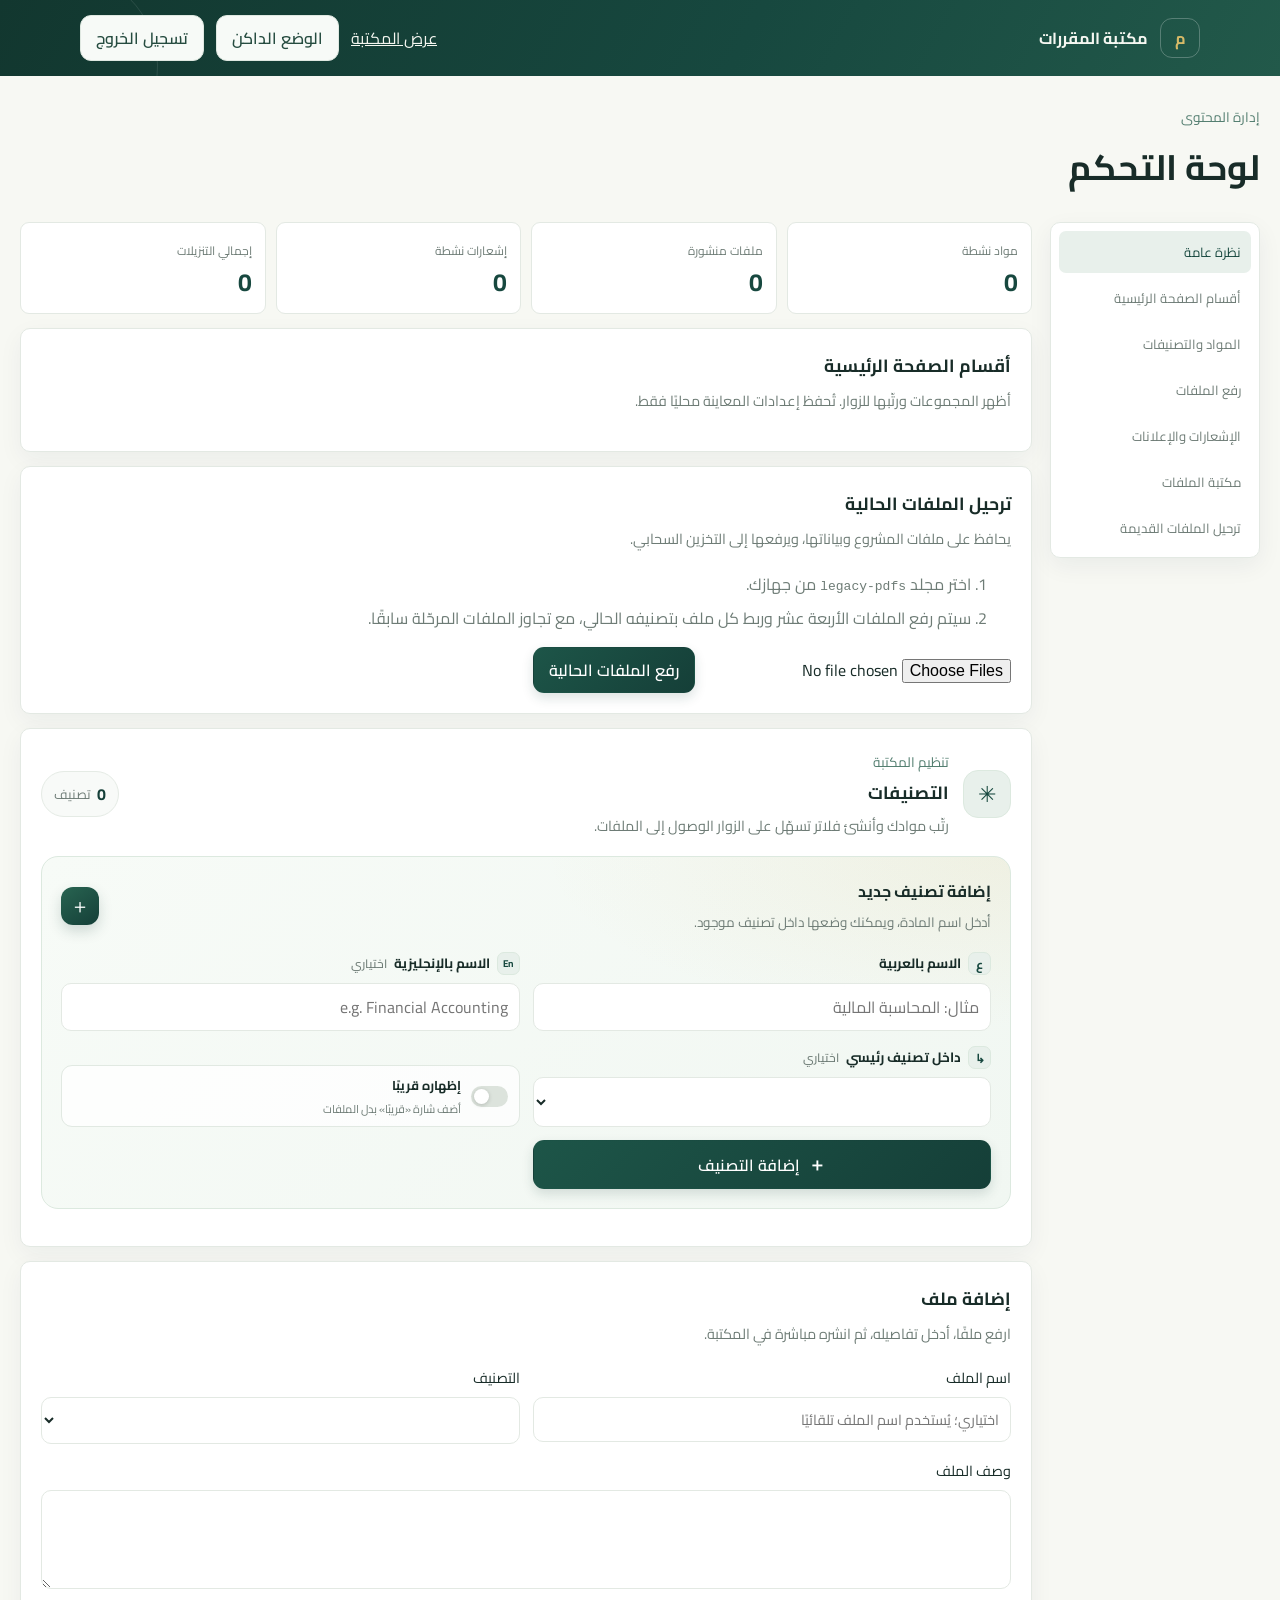
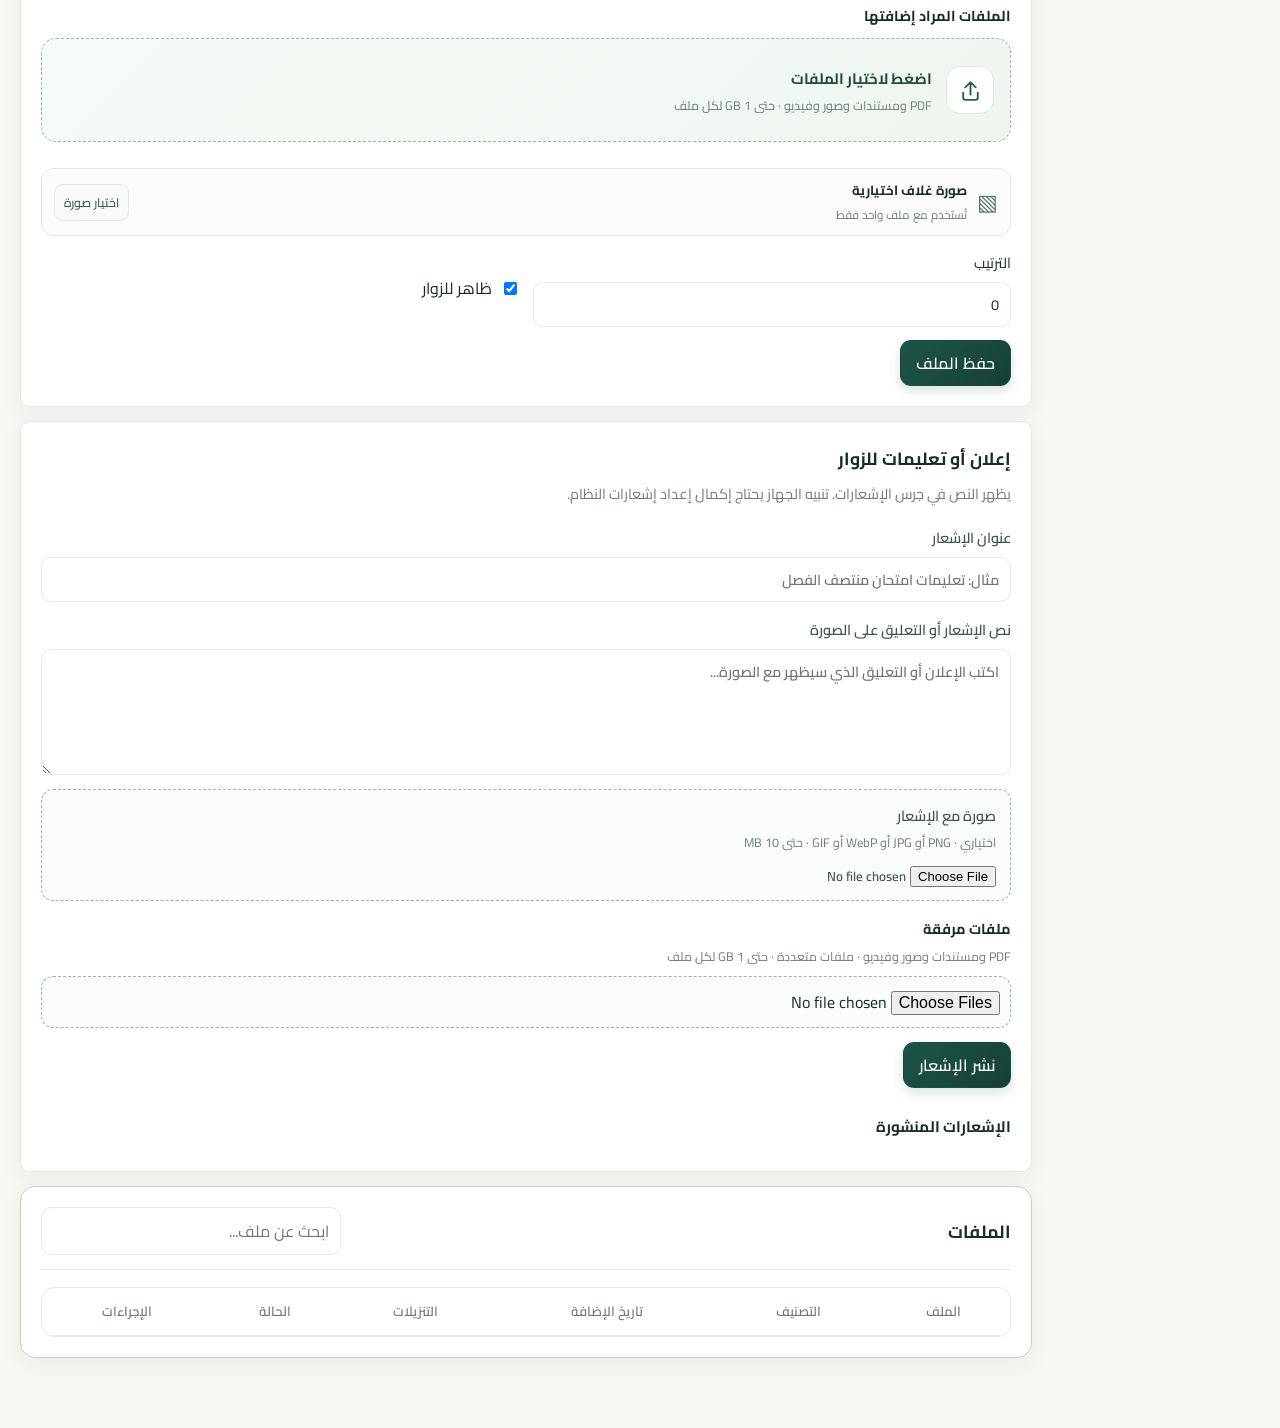
==== admin/dashboard.html @ 79177cd7 "feat: improve mobile UI and admin file organization Polish mobile navigation, notification and plann" ====
<!doctype html>
<html lang="ar" dir="rtl">
  <head>
    <meta charset="UTF-8" />
    <meta name="viewport" content="width=device-width, initial-scale=1" />
    <meta name="robots" content="noindex, nofollow" />
    <title>لوحة الإدارة · مكتبة المقررات</title>
    <link rel="icon" type="image/svg+xml" href="../favicon.svg" />
    <link rel="preconnect" href="https://fonts.googleapis.com" />
    <link rel="preconnect" href="https://fonts.gstatic.com" crossorigin />
    <link
      href="https://fonts.googleapis.com/css2?family=Cairo:wght@400;500;600;700;800&display=swap"
      rel="stylesheet"
    />
    <link rel="stylesheet" href="./admin.css" />
    <script type="module" src="./dashboard.js"></script>
  </head>
  <body>
    <header class="dashboard-header">
      <a class="admin-brand" href="../"><span class="brand-mark">م</span> مكتبة المقررات</a>
      <div class="header-actions">
        <a class="back-link" href="../">عرض المكتبة</a>
        <button class="secondary-button" id="admin-theme-button" type="button" aria-pressed="false">الوضع الداكن</button>
        <button class="secondary-button" id="logout-button" type="button">تسجيل الخروج</button>
      </div>
    </header>
    <main class="dashboard">
      <div class="page-title">
        <div><p class="eyebrow">إدارة المحتوى</p><h1>لوحة التحكم</h1></div>
        <span id="admin-email" class="muted"></span>
      </div>
      <p id="dashboard-message" class="notice" role="status" hidden></p>

      <div class="dashboard-layout">
        <div class="dashboard-sidebar-wrap">
          <button class="dashboard-sidebar-arrow" type="button" data-scroll-direction="left" aria-label="تمرير الأقسام لليسار" aria-controls="dashboard-sidebar">←</button>
          <nav class="dashboard-sidebar" id="dashboard-sidebar" aria-label="أقسام الإدارة">
            <a href="#dashboard-overview" aria-current="location">نظرة عامة</a>
            <a href="#homepage-sections-panel">أقسام الصفحة الرئيسية</a>
            <a href="#categories-panel">المواد والتصنيفات</a>
            <a href="#file-form-panel">رفع الملفات</a>
            <a href="#notifications-panel">الإشعارات والإعلانات</a>
            <a href="#files-panel">مكتبة الملفات</a>
            <a href="#migration-panel">ترحيل الملفات القديمة</a>
          </nav>
          <button class="dashboard-sidebar-arrow" type="button" data-scroll-direction="right" aria-label="تمرير الأقسام لليمين" aria-controls="dashboard-sidebar">→</button>
        </div>
        <div class="dashboard-content">
          <section class="admin-overview" id="dashboard-overview" aria-label="إحصاءات المحتوى">
            <article><span>مواد نشطة</span><strong id="overview-category-count">0</strong></article>
            <article><span>ملفات منشورة</span><strong id="overview-file-count">0</strong></article>
            <article><span>إشعارات نشطة</span><strong id="overview-notification-count">0</strong></article>
            <article><span>إجمالي التنزيلات</span><strong id="overview-download-count">0</strong></article>
          </section>

          <section class="panel" id="homepage-sections-panel">
            <div class="panel-heading">
              <div><h2>أقسام الصفحة الرئيسية</h2><p class="muted">أظهر المجموعات ورتّبها للزوار. تُحفظ إعدادات المعاينة محليًا فقط.</p></div>
            </div>
            <p id="homepage-section-note" class="muted" hidden></p>
            <ol id="homepage-section-list" class="homepage-section-list"></ol>
          </section>

      <section class="panel" id="migration-panel">
        <div class="panel-heading"><div><h2>ترحيل الملفات الحالية</h2><p class="muted">يحافظ على ملفات المشروع وبياناتها، ويرفعها إلى التخزين السحابي.</p></div></div>
        <ol class="setup-steps">
          <li>اختر مجلد <code>legacy-pdfs</code> من جهازك.</li>
          <li>سيتم رفع الملفات الأربعة عشر وربط كل ملف بتصنيفه الحالي، مع تجاوز الملفات المرحّلة سابقًا.</li>
        </ol>
        <div class="inline-form">
          <input id="legacy-files" type="file" webkitdirectory directory multiple accept="application/pdf,.pdf" />
          <button class="primary-button" id="migration-button" type="button">رفع الملفات الحالية</button>
        </div>
        <progress id="migration-progress" max="14" value="0" hidden></progress>
      </section>

      <section class="panel" id="categories-panel">
        <div class="panel-heading category-panel-heading">
          <div class="category-heading-copy">
            <span class="category-heading-icon" aria-hidden="true">✳</span>
            <div>
              <p class="eyebrow">تنظيم المكتبة</p>
              <h2>التصنيفات</h2>
              <p class="muted">رتّب موادك وأنشئ فلاتر تسهّل على الزوار الوصول إلى الملفات.</p>
            </div>
          </div>
          <span class="category-total"><strong id="category-count">0</strong> تصنيف</span>
        </div>
        <form id="category-form" class="category-create-form">
          <div class="category-form-heading">
            <div>
              <h3>إضافة تصنيف جديد</h3>
              <p class="muted">أدخل اسم المادة، ويمكنك وضعها داخل تصنيف موجود.</p>
            </div>
            <span class="category-form-spark" aria-hidden="true">＋</span>
          </div>
          <div class="category-form-fields">
            <label class="category-input">
              <span><span class="field-icon" aria-hidden="true">ع</span> الاسم بالعربية</span>
              <input name="name_ar" placeholder="مثال: المحاسبة المالية" required />
            </label>
            <label class="category-input">
              <span><span class="field-icon field-icon-en" aria-hidden="true">En</span> الاسم بالإنجليزية <span class="optional-label">اختياري</span></span>
              <input name="name_en" placeholder="e.g. Financial Accounting" />
            </label>
            <label class="category-input">
              <span><span class="field-icon" aria-hidden="true">↳</span> داخل تصنيف رئيسي <span class="optional-label">اختياري</span></span>
              <select name="parent_id"></select>
            </label>
            <label class="coming-soon-option">
              <input name="is_coming_soon" type="checkbox" />
              <span class="coming-soon-toggle" aria-hidden="true"></span>
              <span><strong>إظهاره قريبًا</strong><small>أضف شارة «قريبًا» بدل الملفات</small></span>
            </label>
            <button class="primary-button category-submit" type="submit">
              <span aria-hidden="true">＋</span> إضافة التصنيف
            </button>
          </div>
        </form>
        <div id="category-list" class="category-admin-list"></div>
      </section>

      <section class="panel" id="file-form-panel">
        <div class="panel-heading"><div><h2 id="file-form-heading">إضافة ملف</h2><p class="muted">ارفع ملفًا، أدخل تفاصيله، ثم انشره مباشرة في المكتبة.</p></div></div>
        <form id="file-form" class="file-form">
          <input name="id" type="hidden" />
          <label class="file-default-field">اسم الملف<input name="name" maxlength="180" placeholder="اختياري؛ يُستخدم اسم الملف تلقائيًا" /></label>
          <label class="file-default-field">التصنيف<select name="category_id" required></select></label>
          <label class="wide file-default-field">وصف الملف<textarea name="description" rows="3"></textarea></label>
          <div class="upload-field wide">
            <span class="upload-label">الملفات المراد إضافتها</span>
            <label class="upload-dropzone" for="file-input">
              <span class="upload-symbol" aria-hidden="true">
                <svg viewBox="0 0 24 24"><path d="M12 16V4m0 0L7 9m5-5 5 5" /><path d="M5 14v5a2 2 0 0 0 2 2h10a2 2 0 0 0 2-2v-5" /></svg>
              </span>
              <span class="upload-copy">
                <strong>اضغط لاختيار الملفات</strong>
                <small>PDF ومستندات وصور وفيديو · حتى 1 GB لكل ملف</small>
              </span>
              <input
                id="file-input"
                name="file"
                type="file"
                multiple
                accept=".pdf,.doc,.docx,.ppt,.pptx,.xls,.xlsx,.zip,.txt,image/jpeg,image/png,image/webp,image/gif,video/mp4,video/webm,video/quicktime"
              />
            </label>
            <ul id="file-selection" class="file-selection" aria-live="polite"></ul>
          </div>
          <div id="upload-editors" class="upload-editors wide"></div>
          <label class="cover-picker wide">
            <span class="cover-picker-icon" aria-hidden="true">▧</span>
            <span class="cover-picker-copy"><strong>صورة غلاف اختيارية</strong><small id="cover-file-name">تُستخدم مع ملف واحد فقط</small></span>
            <span class="cover-picker-button">اختيار صورة</span>
            <input name="cover" type="file" accept="image/png,image/jpeg,image/webp,image/gif" />
          </label>
          <label>الترتيب<input name="position" type="number" value="0" /></label>
          <label class="check-label"><input name="is_published" type="checkbox" checked /> ظاهر للزوار</label>
          <div class="form-actions wide">
            <button class="primary-button" type="submit">حفظ الملف</button>
            <button class="secondary-button" id="cancel-edit" type="button" hidden>إلغاء التعديل</button>
          </div>
          <progress id="upload-progress" class="wide upload-progress" max="1" value="0" hidden></progress>
          <p id="upload-status" class="upload-status wide" aria-live="polite" hidden></p>
        </form>
      </section>

      <section class="panel" id="notifications-panel">
        <div class="panel-heading">
          <div><h2>إعلان أو تعليمات للزوار</h2><p class="muted">يظهر النص في جرس الإشعارات. تنبيه الجهاز يحتاج إكمال إعداد إشعارات النظام.</p></div>
        </div>
        <form id="notification-form" class="notification-form">
          <input name="id" type="hidden" />
          <label>عنوان الإشعار<input name="title" maxlength="180" placeholder="مثال: تعليمات امتحان منتصف الفصل" required /></label>
          <label>نص الإشعار أو التعليق على الصورة<textarea name="body" rows="4" maxlength="2000" placeholder="اكتب الإعلان أو التعليق الذي سيظهر مع الصورة..." required></textarea></label>
          <label class="notification-image-picker">
            <span>صورة مع الإشعار <small>اختياري · PNG أو JPG أو WebP أو GIF · حتى 10 MB</small></span>
            <input id="notification-image" name="image" type="file" accept="image/jpeg,image/png,image/webp,image/gif" />
          </label>
          <button class="secondary-button notification-remove-image" id="notification-remove-image" type="button" hidden>إزالة الصورة الحالية</button>
          <div class="notification-image-preview-wrap" id="notification-image-preview-wrap" hidden>
            <img id="notification-image-preview" alt="معاينة صورة الإشعار" />
            <span id="notification-image-name"></span>
          </div>
          <div class="upload-field notification-attachments">
            <span class="upload-label">ملفات مرفقة <small>PDF ومستندات وصور وفيديو · ملفات متعددة · حتى 1 GB لكل ملف</small></span>
            <input id="notification-attachments" type="file" multiple accept=".pdf,.doc,.docx,.ppt,.pptx,.xls,.xlsx,.zip,.txt,image/jpeg,image/png,image/webp,image/gif,video/mp4,video/webm,video/quicktime" />
            <ul id="notification-attachment-selection" class="file-selection" aria-live="polite"></ul>
            <ul id="notification-existing-attachments" class="notification-existing-attachments"></ul>
          </div>
          <div class="form-actions">
            <button class="primary-button" type="submit">نشر الإشعار</button>
            <button class="secondary-button" id="cancel-notification-edit" type="button" hidden>إلغاء التعديل</button>
          </div>
          <progress id="notification-upload-progress" class="upload-progress" max="1" value="0" hidden></progress>
          <p id="notification-upload-status" class="upload-status" aria-live="polite" hidden></p>
        </form>
        <div class="admin-notification-history">
          <h3>الإشعارات المنشورة</h3>
          <ul id="admin-notification-list" class="admin-notification-list"></ul>
        </div>
      </section>

      <section class="panel" id="files-panel">
        <div class="panel-heading file-list-heading">
          <div><h2>الملفات</h2><p id="file-count" class="muted"></p></div>
          <input id="file-search" type="search" placeholder="ابحث عن ملف..." aria-label="ابحث عن ملف" />
        </div>
        <div class="table-wrap">
          <table>
            <thead><tr><th>الملف</th><th>التصنيف</th><th>تاريخ الإضافة</th><th>التنزيلات</th><th>الحالة</th><th>الإجراءات</th></tr></thead>
            <tbody id="file-table-body"></tbody>
          </table>
        </div>
      </section>
        </div>
      </div>
    </main>
    <div id="admin-toast" class="admin-toast" role="status" aria-live="polite"></div>
  </body>
</html>
---- admin/admin.css ----
:root {
  color-scheme: light;
  --green: #153f38;
  --green-strong: #17483f;
  --green-soft: #e8f0eb;
  --paper: #f7f8f3;
  --surface: #fff;
  --ink: #182c28;
  --muted: #6e7c76;
  --line: #e3e9e3;
  --gold: #d5b967;
  font-family: "Cairo", "Segoe UI", Tahoma, sans-serif;
}

* { box-sizing: border-box; }
body {
  min-width: 320px;
  min-height: 100vh;
  margin: 0;
  color: var(--ink);
  background-color: var(--paper);
  background-image: radial-gradient(#dce4dc 0.7px, transparent 0.7px);
  background-size: 18px 18px;
}
button, input, textarea, select { font: inherit; }
button { cursor: pointer; }
.brand-mark {
  display: inline-grid;
  width: 40px;
  height: 40px;
  place-items: center;
  border: 1px solid rgb(255 255 255 / 25%);
  border-radius: 12px;
  color: #d5b967;
}
.dashboard-header {
  position: relative;
  overflow: hidden;
  display: flex;
  min-height: 76px;
  align-items: center;
  justify-content: space-between;
  gap: 16px;
  padding: 12px max(24px, calc((100% - 1120px) / 2));
  color: #f5f7f1;
  background: linear-gradient(118deg, #12372f, #17483f 58%, #22594a);
}
.dashboard-header::after {
  position: absolute;
  inset-inline-end: -34px;
  bottom: -86px;
  width: 190px;
  height: 190px;
  border: 1px solid rgb(255 255 255 / 10%);
  border-radius: 50%;
  content: "";
  pointer-events: none;
}
.admin-brand, .header-actions { display: flex; align-items: center; gap: 12px; }
.admin-brand { position: relative; z-index: 1; color: inherit; font-weight: 700; text-decoration: none; }
.back-link { color: inherit; }
.header-actions { position: relative; z-index: 1; }
.dashboard { width: min(1120px, calc(100% - 32px)); margin: 28px auto 56px; }
.page-title, .panel-heading, .file-list-heading {
  display: flex;
  align-items: center;
  justify-content: space-between;
  gap: 18px;
}
.page-title { margin-bottom: 22px; }
h1, h2, p { margin-top: 0; }
h1 { margin-bottom: 0; font-size: clamp(1.7rem, 4vw, 2.2rem); }
h2 { margin-bottom: 5px; font-size: 1.1rem; }
.eyebrow { margin-bottom: 4px; color: #527d6f; font-size: .85rem; }
.muted { color: var(--muted); font-size: .9rem; }
.panel {
  margin-block: 16px;
  padding: 23px;
  border: 1px solid var(--line);
  border-radius: 18px;
  background: var(--surface);
  box-shadow: 0 14px 34px rgb(24 50 42 / 6%);
}
.panel-heading { margin-bottom: 17px; }
.panel-heading p { margin-bottom: 0; }
.inline-form { display: flex; flex-wrap: wrap; align-items: center; gap: 10px; }
input:not([type="checkbox"]):not([type="file"]), textarea, select {
  width: 100%;
  min-height: 42px;
  padding: 8px 11px;
  border: 1px solid var(--line);
  border-radius: 10px;
  outline: none;
  color: var(--ink);
  background: var(--surface);
  transition: border-color 160ms ease, box-shadow 160ms ease;
}
input:focus, textarea:focus, select:focus {
  border-color: #6c9585;
  box-shadow: 0 0 0 3px rgb(75 124 103 / 12%);
}
.inline-form > input:not([type="file"]) { width: min(240px, 100%); }
.check-label { display: inline-flex; align-items: center; gap: 8px; white-space: nowrap; }
.primary-button, .secondary-button, .danger-button {
  min-height: 38px;
  padding: 7px 15px;
  border: 1px solid transparent;
  border-radius: 11px;
  font-weight: 600;
  transition: transform 160ms ease, box-shadow 160ms ease, background-color 160ms ease, border-color 160ms ease;
}
.primary-button {
  color: #fff;
  background: linear-gradient(135deg, #1d5548, #153f38);
  box-shadow: 0 5px 12px rgb(21 63 56 / 15%);
}
.primary-button:hover { background: linear-gradient(135deg, #246653, #17483f); box-shadow: 0 8px 18px rgb(21 63 56 / 21%); }
.secondary-button { border-color: #dfe8e1; color: #264c40; background: #f7faf7; }
.secondary-button:hover { border-color: #bfd1c5; background: var(--green-soft); }
.danger-button { border-color: #efd4d0; color: #963b33; background: #fff8f7; }
.danger-button:hover { border-color: #e6b7b0; background: #fff0ed; }
.primary-button:hover, .secondary-button:hover, .danger-button:hover { transform: translateY(-1px); }
button:disabled { cursor: wait; opacity: .6; }
.small-button { min-height: 35px; padding: 5px 10px; font-size: .8rem; }
.order-button { min-width: 36px; padding-inline: 6px; font-size: 1rem; font-weight: 800; }
.order-button:disabled { cursor: not-allowed; opacity: .38; }
.category-panel-heading { align-items: center; }
.category-heading-copy { display: flex; align-items: center; gap: 14px; }
.category-heading-icon {
  display: grid;
  width: 48px;
  height: 48px;
  flex: 0 0 auto;
  place-items: center;
  border: 1px solid #dce9df;
  border-radius: 15px;
  color: #1f5b4a;
  background: linear-gradient(145deg, #f0f7f1, #e5f0e8);
  font-size: 1.35rem;
}
.category-heading-copy .eyebrow { margin-bottom: 0; color: #578070; }
.category-heading-copy h2 { margin-block: 1px 3px; }
.category-heading-copy .muted { margin-bottom: 0; }
.category-total {
  display: inline-flex;
  align-items: center;
  gap: 6px;
  padding: 7px 12px;
  border: 1px solid #e5ebe5;
  border-radius: 999px;
  color: var(--muted);
  background: #f8faf8;
  font-size: .82rem;
  white-space: nowrap;
}
.category-total strong { color: var(--green); font-size: 1rem; }
.category-create-form {
  padding: 19px;
  border: 1px solid #dce9df;
  border-radius: 17px;
  background:
    radial-gradient(ellipse at 100% 0, rgb(213 185 103 / 12%), transparent 34%),
    linear-gradient(135deg, #f7fbf7, #f1f7f2);
}
.category-form-heading {
  display: flex;
  align-items: center;
  justify-content: space-between;
  gap: 12px;
  margin-bottom: 15px;
}
.category-form-heading h3 { margin: 0 0 3px; font-size: 1rem; }
.category-form-heading .muted { margin: 0; font-size: .84rem; }
.category-form-spark {
  display: grid;
  width: 38px;
  height: 38px;
  flex: 0 0 auto;
  place-items: center;
  border-radius: 12px;
  color: #fff;
  background: linear-gradient(145deg, #286451, #153f38);
  box-shadow: 0 6px 14px rgb(21 63 56 / 18%);
  font-size: 1.25rem;
}
.category-form-fields {
  display: grid;
  grid-template-columns: repeat(2, minmax(0, 1fr));
  align-items: end;
  gap: 13px;
}
.category-input { display: grid; gap: 7px; }
.category-input > span:first-child {
  display: flex;
  align-items: center;
  gap: 7px;
  font-size: .84rem;
  font-weight: 700;
}
.field-icon {
  display: inline-grid;
  width: 23px;
  height: 23px;
  place-items: center;
  border: 1px solid #dae8dc;
  border-radius: 7px;
  color: #2c604e;
  background: #fff;
  font-size: .78rem;
}
.field-icon-en { font-size: .62rem; }
.optional-label { color: var(--muted); font-size: .75rem; font-weight: 500; }
.coming-soon-option {
  display: flex;
  min-height: 48px;
  align-items: center;
  gap: 10px;
  padding: 7px 11px;
  border: 1px solid #e1e9e2;
  border-radius: 11px;
  background: rgb(255 255 255 / 78%);
  cursor: pointer;
}
.coming-soon-option > input { position: absolute; width: 1px; height: 1px; opacity: 0; }
.coming-soon-toggle {
  position: relative;
  width: 37px;
  height: 21px;
  flex: 0 0 auto;
  border-radius: 99px;
  background: #dce3dc;
  transition: background-color 160ms ease;
}
.coming-soon-toggle::after {
  position: absolute;
  top: 3px;
  left: 3px;
  width: 15px;
  height: 15px;
  border-radius: 50%;
  background: #fff;
  box-shadow: 0 1px 4px rgb(0 0 0 / 18%);
  content: "";
  transition: transform 160ms ease;
}
.coming-soon-option > input:checked + .coming-soon-toggle { background: #3a8066; }
.coming-soon-option > input:checked + .coming-soon-toggle::after { transform: translateX(16px); }
.coming-soon-option > input:focus-visible + .coming-soon-toggle { outline: 3px solid rgb(75 124 103 / 25%); }
.coming-soon-option > span:last-child { display: grid; gap: 1px; }
.coming-soon-option strong { font-size: .8rem; }
.coming-soon-option small { color: var(--muted); font-size: .7rem; }
.category-submit { min-height: 48px; }
.category-submit span { margin-inline-end: 4px; font-size: 1.1rem; }
.category-admin-list {
  display: grid;
  grid-template-columns: repeat(2, minmax(0, 1fr));
  gap: 11px;
  margin-top: 17px;
}
.category-row {
  display: grid;
  min-width: 0;
  gap: 10px;
  padding: 14px;
  border: 1px solid #e5ece5;
  border-radius: 14px;
  background: linear-gradient(130deg, #fff, #fafcf9);
  box-shadow: 0 5px 15px rgb(24 50 42 / 3%);
}
.category-info { display: flex; min-width: 0; align-items: center; justify-content: space-between; gap: 10px; }
.category-row .category-name { overflow: hidden; min-width: 0; font-size: .92rem; text-overflow: ellipsis; }
.category-status {
  flex: 0 0 auto;
  padding: 3px 9px;
  border-radius: 999px;
  color: #276048;
  background: #eaf4ed;
  font-size: .71rem;
}
.category-status.is-coming-soon { color: #816a30; background: #f5efd9; }
.category-actions { display: flex; flex-wrap: wrap; gap: 6px; }
.category-actions .small-button { flex: 1 1 auto; }
.file-form { display: grid; grid-template-columns: repeat(2, minmax(0, 1fr)); gap: 13px; }
.file-form > label:not(.check-label) { display: grid; align-content: start; gap: 6px; font-size: .9rem; }
.upload-field { display: grid; gap: 9px; }
.upload-label { font-size: .9rem; font-weight: 700; }
.upload-dropzone {
  display: flex;
  min-height: 104px;
  align-items: center;
  gap: 14px;
  padding: 16px;
  border: 1px dashed #9ab6a4;
  border-radius: 15px;
  background: linear-gradient(135deg, #f7fbf7, #eef5ef);
  cursor: pointer;
  transition: border-color 160ms ease, background-color 160ms ease, box-shadow 160ms ease;
}
.upload-dropzone:hover, .upload-dropzone:focus-within {
  border-color: #487e66;
  background: #f0f7f1;
  box-shadow: 0 0 0 3px rgb(75 124 103 / 10%);
}
.upload-symbol {
  display: grid;
  width: 48px;
  height: 48px;
  flex: 0 0 auto;
  place-items: center;
  border: 1px solid #dce9df;
  border-radius: 14px;
  color: #276048;
  background: #fff;
}
.upload-symbol svg { width: 25px; height: 25px; fill: none; stroke: currentColor; stroke-linecap: round; stroke-linejoin: round; stroke-width: 1.8; }
.upload-copy { display: grid; gap: 3px; }
.upload-copy strong { color: #244c3e; font-size: .94rem; }
.upload-copy small { color: var(--muted); font-size: .78rem; line-height: 1.6; }
.upload-dropzone input[type="file"] {
  position: absolute;
  width: 1px;
  height: 1px;
  overflow: hidden;
  clip: rect(0, 0, 0, 0);
  white-space: nowrap;
  clip-path: inset(50%);
}
.file-selection { display: grid; gap: 7px; margin: 0; padding: 0; list-style: none; }
.file-selection:empty { display: none; }
.upload-editors { display: grid; gap: 11px; }
.upload-editor {
  display: grid;
  grid-template-columns: repeat(2, minmax(0, 1fr));
  gap: 11px;
  min-width: 0;
  margin: 0;
  padding: 14px;
  border: 1px solid #dfe9e1;
  border-radius: 13px;
  background: #fbfdfb;
}
.upload-editor legend { padding-inline: 6px; color: #315b4a; font-size: .83rem; font-weight: 700; }
.upload-editor > label:not(.check-label) { display: grid; align-content: start; gap: 6px; font-size: .82rem; }
.upload-editor-cover {
  position: relative;
  min-height: 42px;
  align-content: center !important;
  padding: 7px 10px;
  border: 1px dashed #9ab6a4;
  border-radius: 10px;
  color: #315b4a;
  cursor: pointer;
}
.upload-editor-cover input { position: absolute; width: 1px; height: 1px; overflow: hidden; opacity: 0; }
.file-selection li {
  display: flex;
  min-width: 0;
  align-items: center;
  justify-content: space-between;
  gap: 10px;
  padding: 8px 10px;
  border: 1px solid #e5ece5;
  border-radius: 11px;
  background: #fbfdfb;
}
.file-selection-detail { display: grid; min-width: 0; gap: 1px; }
.file-selection-detail strong { overflow: hidden; font-size: .82rem; text-overflow: ellipsis; white-space: nowrap; }
.file-selection-detail small { color: var(--muted); font-size: .72rem; }
.remove-selected-file {
  display: grid;
  width: 34px;
  height: 34px;
  flex: 0 0 auto;
  place-items: center;
  border: 1px solid #f0d8d4;
  border-radius: 10px;
  color: #963b33;
  background: #fff8f7;
  font-size: 1.25rem;
}
.cover-picker {
  position: relative;
  display: flex !important;
  min-height: 62px;
  align-items: center;
  gap: 10px !important;
  padding: 9px 12px;
  border: 1px solid var(--line);
  border-radius: 12px;
  background: #fcfdfb;
  cursor: pointer;
}
.cover-picker-icon { color: #547867; font-size: 1.35rem; }
.cover-picker-copy { display: grid; flex: 1; gap: 1px; }
.cover-picker-copy strong { font-size: .83rem; }
.cover-picker-copy small { color: var(--muted); font-size: .73rem; font-weight: 400; }
.cover-picker-button { padding: 6px 9px; border: 1px solid #dfe8e1; border-radius: 9px; color: #264c40; background: #f7faf7; font-size: .77rem; white-space: nowrap; }
.cover-picker input[type="file"] { position: absolute; width: 1px; height: 1px; overflow: hidden; opacity: 0; }
.cover-picker:focus-within { outline: 3px solid rgb(75 124 103 / 15%); }
.upload-progress { margin-top: 0; }
.upload-status { margin: -5px 0 0; color: var(--muted); font-size: .82rem; }
.wide { grid-column: 1 / -1; }
.form-actions { display: flex; gap: 9px; }
.setup-steps { margin-block: 0 14px; color: var(--muted); }
.setup-steps li { margin-block: 4px; }
progress { width: 100%; height: 12px; margin-top: 12px; accent-color: var(--green); }
.file-list-heading input { max-width: 300px; }
.notification-form { display: grid; gap: 14px; }
.notification-form label { display: grid; gap: 6px; color: #42564e; font-size: .9rem; font-weight: 600; }
.notification-image-picker {
  position: relative;
  padding: 12px 14px;
  border: 1px dashed #9ab6a4;
  border-radius: 12px;
  background: #fbfdfb;
  cursor: pointer;
}
.notification-image-picker > span { display: grid; gap: 2px; }
.notification-image-picker small { color: var(--muted); font-size: .78rem; font-weight: 400; }
.notification-image-picker input { width: 100%; margin-top: 4px; font-size: .82rem; }
.notification-image-preview-wrap { display: grid; justify-items: start; gap: 6px; }
.notification-image-preview-wrap img { max-width: min(100%, 360px); max-height: 220px; border: 1px solid var(--line); border-radius: 12px; object-fit: contain; }
.notification-image-preview-wrap span { color: var(--muted); font-size: .8rem; }
.notification-form .primary-button { justify-self: start; }
.notification-image-picker + .notification-remove-image { justify-self: start; }
.notification-attachments { display: grid; gap: 8px; }
.notification-attachments .upload-label { display: grid; gap: 3px; }
.notification-attachments .upload-label small { color: var(--muted); font-size: .78rem; font-weight: 400; }
.notification-attachments input[type="file"] { width: 100%; padding: 10px; border: 1px dashed #9ab6a4; border-radius: 12px; background: #fbfdfb; }
.notification-existing-attachments { display: grid; gap: 7px; margin: 0; padding: 0; list-style: none; }
.notification-existing-attachments:empty { display: none; }
.notification-existing-attachments li { display: flex; min-width: 0; align-items: center; justify-content: space-between; gap: 10px; padding: 8px 10px; border: 1px solid #e5ece5; border-radius: 11px; background: #fbfdfb; font-size: .82rem; overflow-wrap: anywhere; }
.notification-upload-progress { margin-top: 0; }
.admin-notification-history { margin-top: 24px; }
.admin-notification-history h3 { margin: 0 0 10px; font-size: .95rem; }
.admin-notification-list { display: grid; gap: 8px; margin: 0; padding: 0; list-style: none; }
.admin-notification-list li { display: flex; align-items: center; justify-content: space-between; gap: 12px; padding: 12px; border: 1px solid var(--line); border-radius: 12px; background: #fbfcfa; }
.admin-notification-list strong { display: block; }
.admin-notification-list p { margin: 4px 0; color: var(--muted); white-space: pre-wrap; }
.admin-notification-list img { display: block; max-width: min(100%, 360px); max-height: 200px; margin-block: 8px; border-radius: 10px; object-fit: contain; }
.admin-notification-list time { color: var(--muted); font-size: .78rem; }
.admin-notification-attachments { margin: 7px 0; padding-inline-start: 20px; color: var(--muted); font-size: .8rem; }
.table-wrap { overflow-x: auto; border: 1px solid var(--line); border-radius: 13px; }
#files-panel { border-color: color-mix(in srgb, #5f997b 28%, var(--line)); border-radius: 15px; }
#files-panel .file-list-heading { padding-bottom: 14px; border-bottom: 1px solid var(--line); }
#files-panel .file-list-heading h2 { margin-bottom: 0; }
table { width: 100%; border-collapse: collapse; text-align: start; }
th, td { padding: 11px 9px; border-bottom: 1px solid var(--line); vertical-align: middle; }
tbody tr:last-child td { border-bottom: 0; }
th { color: var(--muted); font-size: .83rem; font-weight: 600; white-space: nowrap; }
td { font-size: .88rem; }
.file-category-heading td { padding: 0; border: 0; background: transparent; }
.file-category-summary {
  display: flex;
  align-items: center;
  justify-content: space-between;
  gap: 12px;
  padding: 10px 12px;
  border: 1px solid color-mix(in srgb, #5f997b 25%, var(--line));
  border-radius: 11px;
  color: var(--green-strong);
  background: linear-gradient(110deg, var(--green-soft), color-mix(in srgb, var(--surface) 90%, #d8eaf0));
  font-size: .88rem;
}
.file-category-summary strong { overflow-wrap: anywhere; }
.file-category-count {
  flex: 0 0 auto;
  padding: 3px 9px;
  border-radius: 999px;
  color: var(--muted);
  background: var(--surface);
  font-size: .75rem;
  font-weight: 600;
}
.table-actions { display: flex; flex-wrap: wrap; gap: 5px; }
.notice, .form-message { padding: 11px 13px; border-radius: 8px; color: #843c25; background: #fff0e7; }
.auth-card {
  width: min(430px, calc(100% - 32px));
  margin: min(12vh, 110px) auto;
  padding: 26px;
  border: 1px solid var(--line);
  border-radius: 15px;
  background: var(--surface);
  box-shadow: 0 18px 48px rgb(24 50 42 / 9%);
}
.auth-card .back-link { display: inline-block; margin-bottom: 23px; color: var(--green); text-decoration: none; }
.auth-card .brand-mark { display: grid; background: var(--green); }
.auth-card .eyebrow { margin-top: 20px; }
.auth-card form, .auth-card label { display: grid; gap: 8px; }
.auth-card form { gap: 14px; margin-top: 22px; }
.form-message { margin-bottom: 0; }
.admin-toast {
  position: fixed;
  z-index: 10;
  inset-inline-start: auto;
  left: 50%;
  bottom: max(22px, env(safe-area-inset-bottom));
  width: max-content;
  max-width: min(460px, calc(100% - 32px));
  padding: 13px 18px;
  transform: translate(-50%, 14px);
  border: 1px solid rgb(255 255 255 / 12%);
  border-radius: 14px;
  color: white;
  background: linear-gradient(135deg, #21483c, #142f29);
  box-shadow: 0 14px 38px rgb(0 0 0 / 24%);
  opacity: 0;
  pointer-events: none;
  transition: opacity 180ms ease, transform 180ms ease;
  text-align: center;
  text-wrap: pretty;
}
.admin-toast.visible { transform: translate(-50%, 0); opacity: 1; }
.admin-toast.error { background: #8a342d; }
[hidden] { display: none !important; }
@media (max-width: 650px) {
  .admin-notification-list li { align-items: flex-start; }
  .dashboard-header { align-items: stretch; flex-direction: column; gap: 12px; padding: 14px 16px; }
  .header-actions { flex-wrap: wrap; justify-content: space-between; }
  .dashboard { width: min(100% - 24px, 520px); margin-top: 18px; }
  .page-title { gap: 6px; }
  .panel { padding: 16px; border-radius: 15px; }
  .panel-heading, .page-title { align-items: flex-start; flex-direction: column; }
  .inline-form { align-items: stretch; }
  .inline-form > input:not([type="file"]) { width: 100%; }
  .inline-form > .primary-button { width: 100%; }
  .inline-form input[type="file"] { max-width: 100%; }
  .category-panel-heading { align-items: flex-start; }
  .category-heading-copy { align-items: flex-start; gap: 10px; }
  .category-heading-icon { width: 42px; height: 42px; border-radius: 13px; }
  .category-heading-copy .muted { font-size: .82rem; line-height: 1.7; }
  .category-total { align-self: flex-end; margin-top: -2px; }
  .category-create-form { padding: 15px; border-radius: 14px; }
  .category-form-heading { align-items: flex-start; }
  .category-form-fields { grid-template-columns: 1fr; gap: 12px; }
  .category-submit { width: 100%; }
  .category-admin-list { grid-template-columns: 1fr; gap: 9px; }
  .category-row { gap: 9px; padding: 12px; }
  .category-actions .small-button { min-height: 42px; flex: 1 1 auto; }
  .file-form { grid-template-columns: 1fr; }
  .wide { grid-column: auto; }
  .upload-editor { grid-template-columns: 1fr; }
  .upload-dropzone { min-height: 92px; padding: 12px; }
  .upload-symbol { width: 42px; height: 42px; }
  .cover-picker { flex-wrap: wrap; }
  .file-list-heading input { max-width: none; }
  .table-wrap { overflow: visible; border: 0; }
  table, tbody { display: block; width: 100%; }
  thead { position: absolute; width: 1px; height: 1px; overflow: hidden; clip: rect(0, 0, 0, 0); white-space: nowrap; clip-path: inset(50%); }
  tbody { display: grid; gap: 10px; }
  tbody tr {
    display: block;
    padding: 8px 13px;
    border: 1px solid var(--line);
    border-radius: 14px;
    background: var(--surface);
    box-shadow: 0 7px 18px rgb(24 50 42 / 5%);
  }
  tbody tr.file-category-heading {
    padding: 0;
    border: 0;
    background: transparent;
    box-shadow: none;
  }
  tbody tr.file-category-heading td {
    display: block;
    padding: 0;
    border: 0;
  }
  tbody tr.file-category-heading td::before { display: none; }
  tbody tr:not(.file-category-heading) .file-category-value { display: none; }
  .file-category-summary { min-height: 42px; padding: 8px 11px; }
  body.dark tbody tr.file-category-heading { background: transparent; box-shadow: none; }
  td {
    display: flex;
    align-items: center;
    justify-content: space-between;
    gap: 12px;
    padding: 8px 0;
    border-bottom: 1px solid #edf1ed;
    text-align: end;
    overflow-wrap: anywhere;
  }
  td::before { flex: 0 0 auto; color: var(--muted); content: attr(data-label); font-size: .78rem; }
  td.table-actions { justify-content: flex-start; flex-wrap: wrap; gap: 6px; border-bottom: 0; }
  td.table-actions::before { margin-inline-end: auto; }
  .table-actions .small-button { min-height: 42px; flex: 0 0 auto; }
  #file-count { margin-top: 2px; }
  .form-actions { flex-wrap: wrap; }
  .form-actions .primary-button, .form-actions .secondary-button { flex: 1 1 auto; }
  .admin-toast {
    bottom: max(12px, env(safe-area-inset-bottom));
    max-width: calc(100% - 24px);
    padding: 12px 15px;
    border-radius: 13px;
    font-size: .9rem;
  }
}

:root {
  --green: #153f38;
  --green-strong: #17483f;
  --green-soft: #e8f0eb;
  --paper: #f7f8f3;
  --surface: #fff;
  --ink: #182c28;
  --muted: #6e7c76;
  --line: #e3e9e3;
  --gold: #d5b967;
}

.dashboard-header {
  background: linear-gradient(118deg, #12372f, #17483f 58%, #22594a);
}

.eyebrow,
.category-heading-copy .eyebrow {
  color: #527d6f;
}

.primary-button {
  background: linear-gradient(135deg, #1d5548, #153f38);
  box-shadow: 0 5px 12px rgb(21 63 56 / 15%);
}

.primary-button:hover {
  background: linear-gradient(135deg, #246653, #17483f);
  box-shadow: 0 8px 18px rgb(21 63 56 / 21%);
}

.category-form-spark {
  background: linear-gradient(145deg, #286451, #153f38);
}

body.dark {
  color-scheme: dark;
  --green: #102e29;
  --green-strong: #28594d;
  --green-soft: #263e37;
  --paper: #151d1a;
  --surface: #1e2925;
  --ink: #e6ede8;
  --muted: #a1b0a8;
  --line: #35443d;
  --gold: #d5b967;
  background-image: radial-gradient(#293630 0.7px, transparent 0.7px);
}

body.dark .dashboard-header {
  background: linear-gradient(118deg, #102e29, #17483f 58%, #22594a);
}

body.dark .admin-overview article,
body.dark .dashboard-sidebar,
body.dark .panel {
  background: var(--surface);
}

body.dark .admin-toast {
  background: linear-gradient(135deg, #21483c, #142f29);
}

.admin-notification-actions {
  display: flex;
  flex: 0 0 auto;
  flex-wrap: wrap;
  justify-content: end;
  gap: 6px;
}

body.dark .danger-button {
  border-color: #70454a;
  color: #ffd3d1;
  background: #432b30;
}

body.dark .danger-button:hover {
  border-color: #a85a60;
  background: #553238;
}

.dashboard {
  width: min(1320px, calc(100% - 40px));
}

.dashboard-layout {
  display: grid;
  grid-template-columns: 210px minmax(0, 1fr);
  align-items: start;
  gap: 18px;
}

.dashboard-sidebar-wrap {
  position: sticky;
  top: 18px;
  min-width: 0;
  align-self: start;
}

.dashboard-sidebar {
  display: grid;
  gap: 4px;
  padding: 8px;
  border: 1px solid var(--line);
  border-radius: 10px;
  background: var(--surface);
  box-shadow: 0 8px 24px rgb(25 37 75 / 6%);
}

.dashboard-sidebar-arrow {
  display: none;
}

.dashboard-sidebar a {
  display: flex;
  min-height: 42px;
  align-items: center;
  padding: 8px 10px;
  border-radius: 7px;
  color: var(--muted);
  font-size: .82rem;
  text-decoration: none;
  white-space: nowrap;
}

.dashboard-sidebar a:hover,
.dashboard-sidebar a[aria-current="location"] {
  color: var(--green-strong);
  background: var(--green-soft);
}

.dashboard-content {
  min-width: 0;
}

.dashboard-content > .panel {
  margin-block: 0 14px;
  padding: 20px;
  border-radius: 10px;
  box-shadow: 0 8px 24px rgb(25 37 75 / 5%);
}

.admin-overview {
  display: grid;
  grid-template-columns: repeat(4, minmax(0, 1fr));
  gap: 10px;
  margin-bottom: 14px;
}

.admin-overview article {
  display: grid;
  min-width: 0;
  min-height: 92px;
  align-content: center;
  gap: 6px;
  padding: 13px;
  border: 1px solid var(--line);
  border-radius: 9px;
  background: var(--surface);
}

.admin-overview article span {
  color: var(--muted);
  font-size: .75rem;
}

.admin-overview article strong {
  color: var(--green-strong);
  font-size: 1.55rem;
  font-variant-numeric: tabular-nums;
  line-height: 1.2;
}

.category-heading-icon,
.field-icon {
  border-color: #dce9df;
  color: var(--green-strong);
  background: var(--green-soft);
}

.category-form-spark {
  background: linear-gradient(145deg, #286451, #153f38);
}

.dashboard-content [id] {
  scroll-margin-top: 24px;
}

body.dark {
  color-scheme: dark;
  --green: #102e29;
  --green-strong: #28594d;
  --green-soft: #263e37;
  --paper: #151d1a;
  --surface: #1e2925;
  --ink: #e6ede8;
  --muted: #a1b0a8;
  --line: #35443d;
  background-image: radial-gradient(#293630 0.7px, transparent 0.7px);
}

body.dark .dashboard-sidebar,
body.dark .admin-overview article,
body.dark .panel {
  border-color: var(--line);
  background: var(--surface);
}

body.dark .dashboard-sidebar-wrap {
  border-color: var(--line);
  background: var(--surface);
}

body.dark .category-create-form,
body.dark .category-row,
body.dark .upload-dropzone,
body.dark .upload-editor,
body.dark .file-selection li,
body.dark .cover-picker,
body.dark .notification-image-picker,
body.dark .notification-attachments li,
body.dark .admin-notification-list li,
body.dark tbody tr {
  border-color: var(--line);
  color: var(--ink);
  background: #121a30;
}

body.dark .file-category-summary {
  border-color: color-mix(in srgb, #78c29c 30%, var(--line));
  color: var(--ink);
  background: linear-gradient(110deg, #263f36, var(--surface));
}

body.dark .file-category-count {
  color: var(--muted);
  background: #121a30;
}

body.dark .secondary-button {
  border-color: var(--line);
  color: var(--ink);
  background: #202945;
}

body.dark .secondary-button:hover,
body.dark .dashboard-sidebar a:hover,
body.dark .dashboard-sidebar a[aria-current="location"] {
  background: var(--green-soft);
}

body.dark .dashboard-sidebar-arrow {
  border-color: var(--line);
  color: var(--ink);
  background: #202945;
}

body.dark td {
  border-color: var(--line);
}

body.dark .notice,
body.dark .form-message {
  color: #ffd2c2;
  background: #432b35;
}

body.dark .dashboard-header {
  background: linear-gradient(118deg, #111a36, #1b2b56 58%, #282453);
}

body.dark .admin-toast {
  background: #121a30;
}

@media (max-width: 900px) {
  .dashboard-layout {
    grid-template-columns: 180px minmax(0, 1fr);
    gap: 12px;
  }

  .admin-overview {
    grid-template-columns: repeat(2, minmax(0, 1fr));
  }
}

@media (max-width: 650px) {
  .dashboard {
    width: min(100% - 24px, 560px);
  }

  .dashboard-layout {
    grid-template-columns: minmax(0, 1fr);
    gap: 10px;
  }

  .dashboard-sidebar {
    display: flex;
    min-width: 0;
    overflow-x: auto;
    gap: 3px;
    padding: 0;
    border: 0;
    border-radius: 0;
    background: transparent;
    box-shadow: none;
    scrollbar-width: none;
    scroll-behavior: smooth;
    scroll-snap-type: x proximity;
  }

  .dashboard-sidebar-wrap {
    top: 8px;
    z-index: 6;
    display: grid;
    grid-template-columns: 36px minmax(0, 1fr) 36px;
    align-items: center;
    gap: 4px;
    padding: 5px;
    border: 1px solid var(--line);
    border-radius: 14px;
    background: var(--surface);
    box-shadow: 0 8px 24px rgb(25 37 75 / 8%);
    direction: ltr;
  }

  .dashboard-sidebar::-webkit-scrollbar {
    display: none;
  }

  .dashboard-sidebar-arrow {
    display: grid;
    width: 36px;
    min-height: 40px;
    place-items: center;
    padding: 0;
    border: 1px solid var(--line);
    border-radius: 10px;
    color: var(--green-strong);
    background: var(--green-soft);
    font-size: 1.2rem;
    font-weight: 700;
    line-height: 1;
    transition: background-color 150ms ease, border-color 150ms ease, opacity 150ms ease;
  }

  .dashboard-sidebar-arrow:hover:not(:disabled) {
    border-color: #a7c3b1;
    background: color-mix(in srgb, var(--green-soft) 72%, var(--surface));
  }

  .dashboard-sidebar-arrow:disabled {
    cursor: default;
    opacity: .38;
  }

  body.dark .dashboard-sidebar-wrap {
    box-shadow: 0 8px 24px rgb(0 0 0 / 22%);
  }

  body.dark .dashboard-sidebar {
    border-color: transparent;
    background: transparent;
    box-shadow: none;
  }

  html[dir="rtl"] .dashboard-sidebar {
    direction: rtl;
  }

  html[dir="ltr"] .dashboard-sidebar {
    direction: ltr;
  }

  .dashboard-sidebar a {
    flex: 0 0 auto;
    scroll-snap-align: center;
  }

  .dashboard-sidebar a[aria-current="location"] {
    box-shadow: inset 0 0 0 1px color-mix(in srgb, var(--green-strong) 20%, transparent);
  }

  .dashboard-sidebar a {
    min-height: 40px;
    padding-inline: 10px;
    font-size: .75rem;
  }

  .dashboard-content > .panel {
    padding: 15px;
  }

  .admin-overview article {
    min-height: 78px;
  }

  .header-actions {
    justify-content: flex-start;
  }
}

@media (prefers-reduced-motion: reduce) {
  *,
  *::before,
  *::after {
    scroll-behavior: auto !important;
    animation-duration: .01ms !important;
    transition-duration: .01ms !important;
  }
}

.homepage-section-list {
  display: grid;
  gap: 8px;
  margin: 0;
  padding: 0;
  list-style: none;
}

.homepage-section-row {
  display: grid;
  grid-template-columns: minmax(0, 1fr) auto auto;
  align-items: center;
  gap: 12px;
  padding: 10px;
  border: 1px solid var(--line);
  border-radius: 8px;
  background: var(--paper);
}

.homepage-section-details {
  display: flex;
  min-width: 0;
  align-items: center;
  gap: 10px;
}

.homepage-section-details strong {
  overflow: hidden;
  text-overflow: ellipsis;
}

.homepage-section-details small {
  display: grid;
  width: 25px;
  height: 25px;
  flex: 0 0 auto;
  place-items: center;
  border-radius: 6px;
  color: var(--green-strong);
  background: var(--green-soft);
}

.homepage-section-visibility {
  display: inline-flex;
  align-items: center;
  gap: 7px;
  color: var(--muted);
  font-size: .8rem;
}

.homepage-section-visibility input {
  width: 17px;
  height: 17px;
  accent-color: var(--green-strong);
}

.homepage-section-actions {
  display: flex;
  gap: 5px;
}

body.dark .homepage-section-row {
  border-color: var(--line);
  background: #121a30;
}

@media (max-width: 650px) {
  .homepage-section-row {
    grid-template-columns: minmax(0, 1fr) auto;
    gap: 7px;
  }

  .homepage-section-visibility {
    grid-column: 1;
    grid-row: 2;
  }

  .homepage-section-actions {
    grid-column: 2;
    grid-row: 1 / span 2;
  }
}
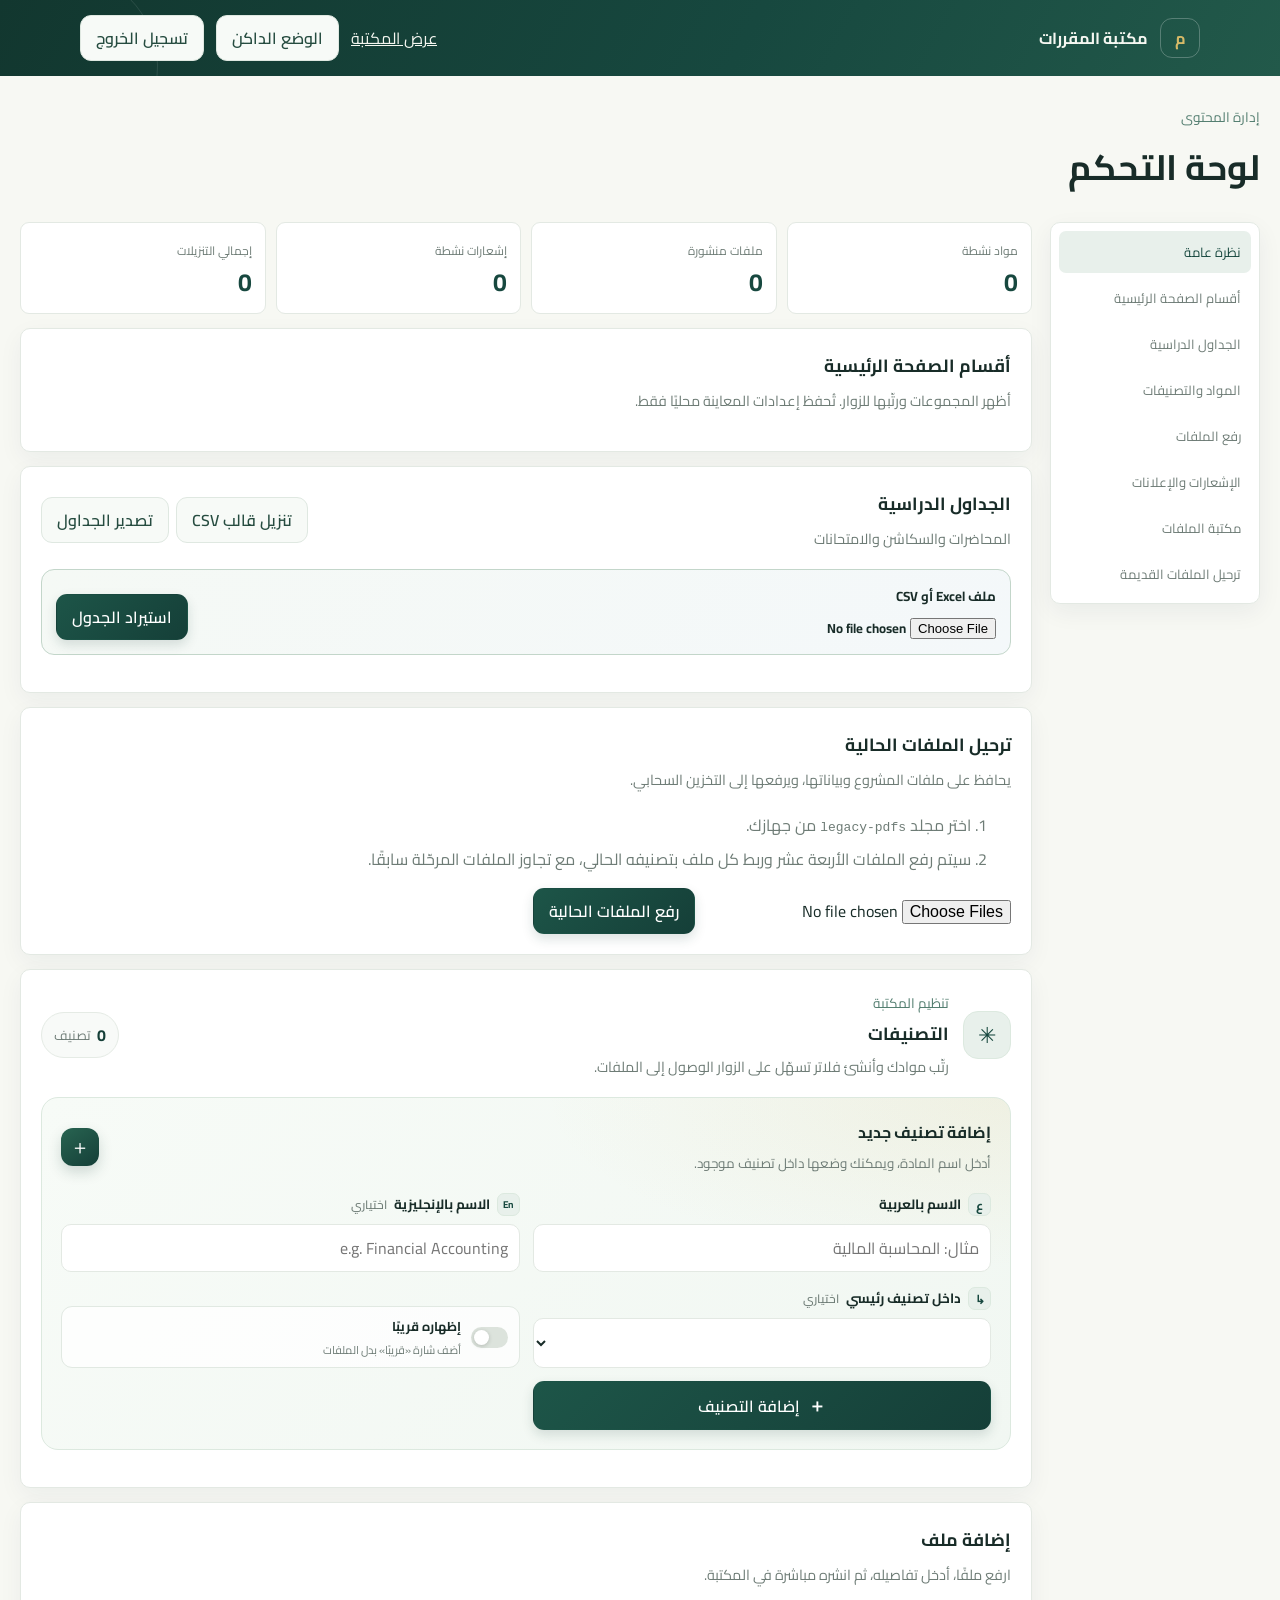
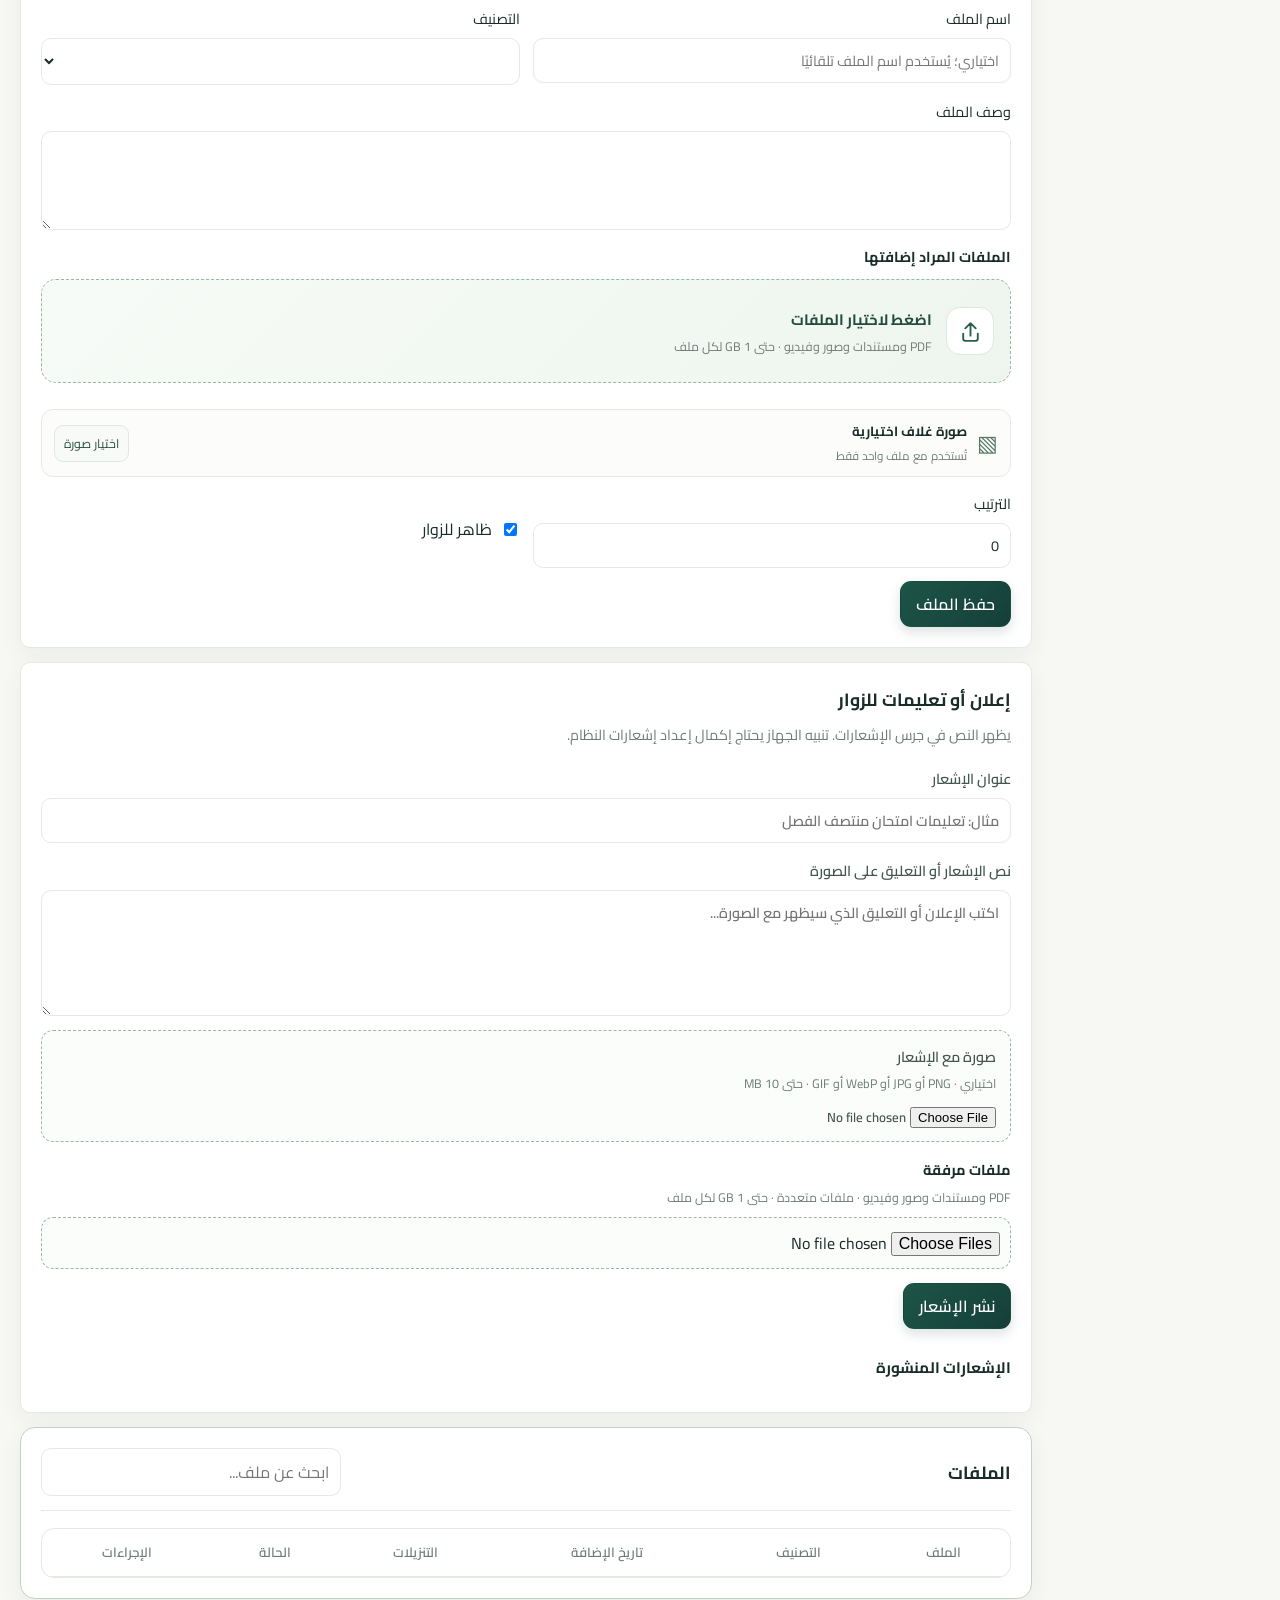
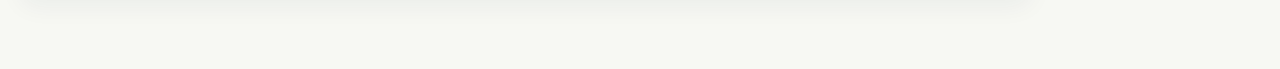
==== commit 24169d6a: "feat: add study calendar and private reminders Add weekly lecture/section schedules, dated exams, CS" ====
--- a/admin/dashboard.html
+++ b/admin/dashboard.html
@@ -37,6 +37,7 @@
           <nav class="dashboard-sidebar" id="dashboard-sidebar" aria-label="أقسام الإدارة">
             <a href="#dashboard-overview" aria-current="location">نظرة عامة</a>
             <a href="#homepage-sections-panel">أقسام الصفحة الرئيسية</a>
+            <a href="#calendar-events-panel">الجداول الدراسية</a>
             <a href="#categories-panel">المواد والتصنيفات</a>
             <a href="#file-form-panel">رفع الملفات</a>
             <a href="#notifications-panel">الإشعارات والإعلانات</a>
@@ -59,6 +60,26 @@
             </div>
             <p id="homepage-section-note" class="muted" hidden></p>
             <ol id="homepage-section-list" class="homepage-section-list"></ol>
+          </section>
+
+          <section class="panel calendar-events-panel" id="calendar-events-panel">
+            <div class="panel-heading">
+              <div><h2>الجداول الدراسية</h2><p class="muted">المحاضرات والسكاشن والامتحانات</p></div>
+              <div class="calendar-import-actions">
+                <button class="secondary-button" id="calendar-template-button" type="button">تنزيل قالب CSV</button>
+                <button class="secondary-button" id="calendar-export-button" type="button">تصدير الجداول</button>
+              </div>
+            </div>
+            <form id="calendar-import-form" class="calendar-import-form">
+              <label class="calendar-import-file">
+                <span>ملف Excel أو CSV</span>
+                <input id="calendar-import-file-input" type="file" accept=".csv,.xlsx,.xls,text/csv,application/vnd.openxmlformats-officedocument.spreadsheetml.sheet,application/vnd.ms-excel" required />
+              </label>
+              <button class="primary-button" type="submit">استيراد الجدول</button>
+              <p id="calendar-import-status" class="upload-status" role="status" aria-live="polite" hidden></p>
+            </form>
+            <p class="calendar-events-count muted" id="calendar-events-count"></p>
+            <ul class="calendar-event-list" id="calendar-event-list"></ul>
           </section>
 
       <section class="panel" id="migration-panel">
--- a/admin/admin.css
+++ b/admin/admin.css
@@ -440,6 +440,49 @@
 .admin-notification-list img { display: block; max-width: min(100%, 360px); max-height: 200px; margin-block: 8px; border-radius: 10px; object-fit: contain; }
 .admin-notification-list time { color: var(--muted); font-size: .78rem; }
 .admin-notification-attachments { margin: 7px 0; padding-inline-start: 20px; color: var(--muted); font-size: .8rem; }
+.calendar-import-actions { display: flex; flex-wrap: wrap; gap: 7px; }
+.calendar-import-form {
+  display: grid;
+  grid-template-columns: minmax(0, 1fr) auto;
+  align-items: end;
+  gap: 10px;
+  padding: 14px;
+  border: 1px solid color-mix(in srgb, #5f997b 24%, var(--line));
+  border-radius: 13px;
+  background: linear-gradient(135deg, #f5f9f5, #f4f8fa);
+}
+.calendar-import-file { display: grid; min-width: 0; gap: 7px; font-size: .83rem; font-weight: 700; }
+.calendar-import-form input[type="file"] { max-width: 100%; font-size: .82rem; }
+.calendar-import-form .upload-status { grid-column: 1 / -1; margin: 0; }
+.calendar-import-form .upload-status.error { color: #963b33; }
+.calendar-events-count { margin: 17px 0 8px; font-size: .82rem; }
+.calendar-event-list { display: grid; gap: 8px; margin: 0; padding: 0; list-style: none; }
+.calendar-admin-event {
+  display: flex;
+  min-width: 0;
+  align-items: center;
+  justify-content: space-between;
+  gap: 12px;
+  padding: 11px 13px;
+  border: 1px solid var(--line);
+  border-radius: 12px;
+  background: var(--surface);
+}
+.calendar-admin-event-details { display: grid; min-width: 0; gap: 3px; }
+.calendar-admin-event-details strong { overflow-wrap: anywhere; }
+.calendar-admin-event-details small { color: var(--muted); line-height: 1.6; }
+.calendar-admin-event-type {
+  width: fit-content;
+  padding: 2px 8px;
+  border-radius: 999px;
+  color: #245f4a;
+  background: #e6f2e9;
+  font-size: .72rem;
+  font-weight: 700;
+}
+.calendar-admin-event-type.is-section { color: #325c7a; background: #e7f0f6; }
+.calendar-admin-event-type.is-exam { color: #855b1e; background: #f6efd9; }
+.calendar-events-panel .panel-heading { align-items: center; }
 .table-wrap { overflow-x: auto; border: 1px solid var(--line); border-radius: 13px; }
 #files-panel { border-color: color-mix(in srgb, #5f997b 28%, var(--line)); border-radius: 15px; }
 #files-panel .file-list-heading { padding-bottom: 14px; border-bottom: 1px solid var(--line); }
@@ -515,6 +558,12 @@
 [hidden] { display: none !important; }
 @media (max-width: 650px) {
   .admin-notification-list li { align-items: flex-start; }
+  .calendar-import-form { grid-template-columns: 1fr; }
+  .calendar-import-form .primary-button { width: 100%; }
+  .calendar-import-actions { width: 100%; }
+  .calendar-import-actions .secondary-button { flex: 1 1 0; }
+  .calendar-admin-event { align-items: flex-start; }
+  .calendar-admin-event .danger-button { flex: 0 0 auto; }
   .dashboard-header { align-items: stretch; flex-direction: column; gap: 12px; padding: 14px 16px; }
   .header-actions { flex-wrap: wrap; justify-content: space-between; }
   .dashboard { width: min(100% - 24px, 520px); margin-top: 18px; }
@@ -837,6 +886,20 @@
   background: #121a30;
 }
 
+body.dark .calendar-import-form {
+  border-color: var(--line);
+  background: linear-gradient(135deg, #1d3029, var(--surface));
+}
+
+body.dark .calendar-admin-event {
+  border-color: var(--line);
+  background: #121a30;
+}
+
+body.dark .calendar-admin-event-type { color: #bde3c7; background: #263f36; }
+body.dark .calendar-admin-event-type.is-section { color: #c1dcee; background: #263c4c; }
+body.dark .calendar-admin-event-type.is-exam { color: #f0d48c; background: #403621; }
+
 body.dark .secondary-button {
   border-color: var(--line);
   color: var(--ink);
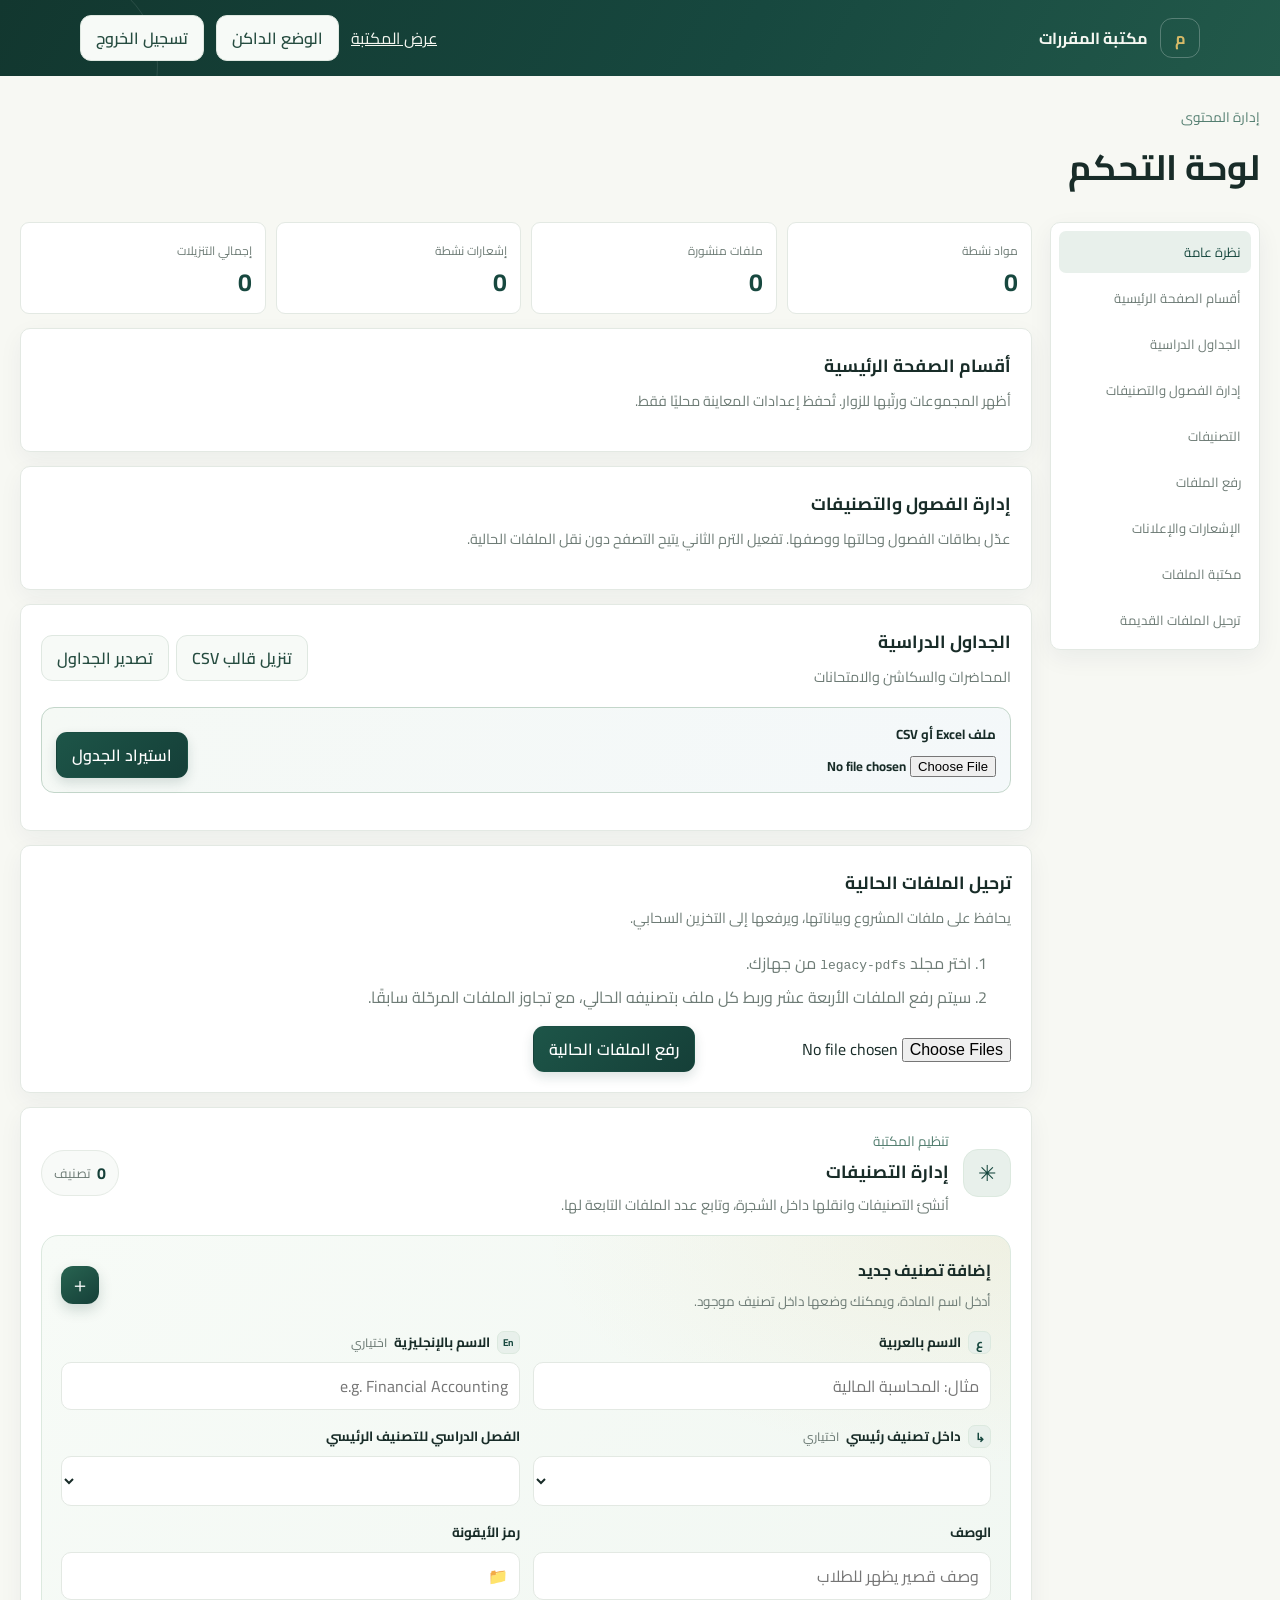
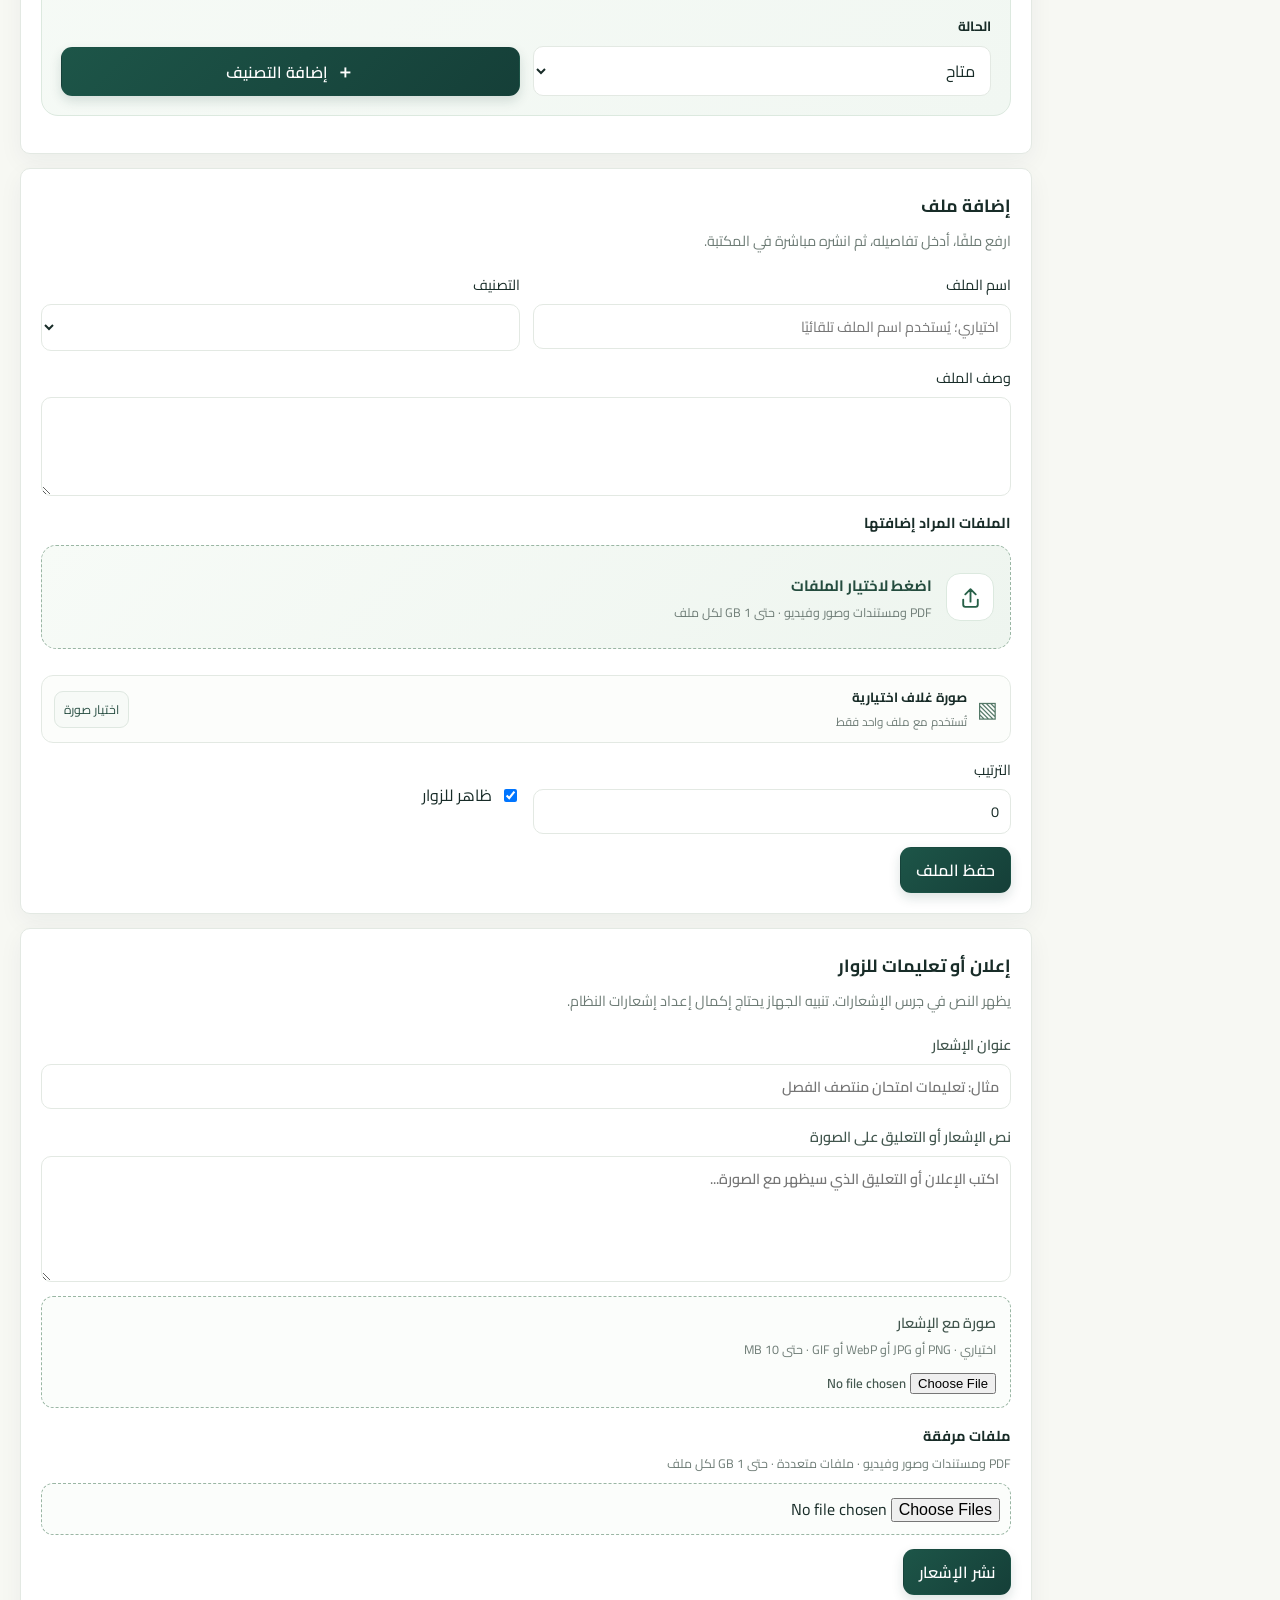
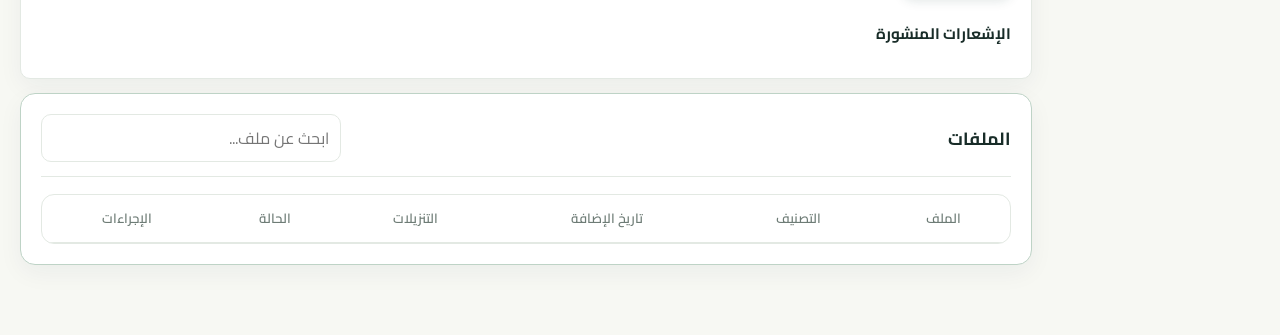
==== commit 9da7c6c3: "feat: add semester library system Add semester browsing, hierarchical category navigation, accurate " ====
--- a/admin/dashboard.html
+++ b/admin/dashboard.html
@@ -38,7 +38,8 @@
             <a href="#dashboard-overview" aria-current="location">نظرة عامة</a>
             <a href="#homepage-sections-panel">أقسام الصفحة الرئيسية</a>
             <a href="#calendar-events-panel">الجداول الدراسية</a>
-            <a href="#categories-panel">المواد والتصنيفات</a>
+            <a href="#semester-management-panel">إدارة الفصول والتصنيفات</a>
+            <a href="#categories-panel">التصنيفات</a>
             <a href="#file-form-panel">رفع الملفات</a>
             <a href="#notifications-panel">الإشعارات والإعلانات</a>
             <a href="#files-panel">مكتبة الملفات</a>
@@ -60,6 +61,14 @@
             </div>
             <p id="homepage-section-note" class="muted" hidden></p>
             <ol id="homepage-section-list" class="homepage-section-list"></ol>
+          </section>
+
+          <section class="panel" id="semester-management-panel">
+            <div class="panel-heading">
+              <div><h2>إدارة الفصول والتصنيفات</h2><p class="muted">عدّل بطاقات الفصول وحالتها ووصفها. تفعيل الترم الثاني يتيح التصفح دون نقل الملفات الحالية.</p></div>
+            </div>
+            <p id="semester-management-note" class="muted" hidden></p>
+            <div id="semester-admin-list" class="semester-admin-list"></div>
           </section>
 
           <section class="panel calendar-events-panel" id="calendar-events-panel">
@@ -101,13 +110,14 @@
             <span class="category-heading-icon" aria-hidden="true">✳</span>
             <div>
               <p class="eyebrow">تنظيم المكتبة</p>
-              <h2>التصنيفات</h2>
-              <p class="muted">رتّب موادك وأنشئ فلاتر تسهّل على الزوار الوصول إلى الملفات.</p>
+              <h2>إدارة التصنيفات</h2>
+              <p class="muted">أنشئ التصنيفات وانقلها داخل الشجرة، وتابع عدد الملفات التابعة لها.</p>
             </div>
           </div>
           <span class="category-total"><strong id="category-count">0</strong> تصنيف</span>
         </div>
         <form id="category-form" class="category-create-form">
+          <input name="id" type="hidden" />
           <div class="category-form-heading">
             <div>
               <h3>إضافة تصنيف جديد</h3>
@@ -128,14 +138,30 @@
               <span><span class="field-icon" aria-hidden="true">↳</span> داخل تصنيف رئيسي <span class="optional-label">اختياري</span></span>
               <select name="parent_id"></select>
             </label>
-            <label class="coming-soon-option">
-              <input name="is_coming_soon" type="checkbox" />
-              <span class="coming-soon-toggle" aria-hidden="true"></span>
-              <span><strong>إظهاره قريبًا</strong><small>أضف شارة «قريبًا» بدل الملفات</small></span>
+            <label class="category-input">
+              <span>الفصل الدراسي للتصنيف الرئيسي</span>
+              <select name="semester_id"></select>
+            </label>
+            <label class="category-input">
+              <span>الوصف</span>
+              <input name="description" maxlength="300" placeholder="وصف قصير يظهر للطلاب" />
+            </label>
+            <label class="category-input">
+              <span>رمز الأيقونة</span>
+              <input name="icon" maxlength="8" value="📁" aria-label="رمز أيقونة التصنيف" />
+            </label>
+            <label class="category-input">
+              <span>الحالة</span>
+              <select name="category_status">
+                <option value="active">متاح</option>
+                <option value="coming_soon">قريبًا</option>
+                <option value="hidden">مخفي</option>
+              </select>
             </label>
             <button class="primary-button category-submit" type="submit">
               <span aria-hidden="true">＋</span> إضافة التصنيف
             </button>
+            <button class="secondary-button category-cancel-edit" id="cancel-category-edit" type="button" hidden>إلغاء التعديل</button>
           </div>
         </form>
         <div id="category-list" class="category-admin-list"></div>
--- a/admin/admin.css
+++ b/admin/admin.css
@@ -605,6 +605,7 @@
     background: var(--surface);
     box-shadow: 0 7px 18px rgb(24 50 42 / 5%);
   }
+
   tbody tr.file-category-heading {
     padding: 0;
     border: 0;
@@ -1155,3 +1156,35 @@
     grid-row: 1 / span 2;
   }
 }
+
+.semester-admin-list { display: grid; gap: 13px; }
+.semester-admin-row {
+  display: grid;
+  grid-template-columns: repeat(2, minmax(0, 1fr));
+  align-items: end;
+  gap: 12px;
+  padding: 17px;
+  border: 1px solid var(--line);
+  border-radius: 15px;
+  background: var(--surface);
+}
+.semester-admin-row > label { display: grid; gap: 6px; font-size: .84rem; font-weight: 700; }
+.semester-admin-heading {
+  display: flex;
+  grid-column: 1 / -1;
+  align-items: center;
+  justify-content: space-between;
+  gap: 12px;
+}
+.semester-admin-heading > span, .category-admin-file-count { color: var(--muted); font-size: .8rem; }
+.semester-admin-actions { display: flex; flex-wrap: wrap; grid-column: 1 / -1; justify-content: flex-end; gap: 7px; }
+.category-info { flex-wrap: wrap; }
+.category-admin-file-count { width: 100%; }
+.category-cancel-edit { min-height: 48px; }
+body.dark .semester-admin-row { border-color: var(--line); background: var(--surface); }
+
+@media (max-width: 650px) {
+  .semester-admin-row { grid-template-columns: minmax(0, 1fr); gap: 10px; padding: 13px; }
+  .semester-admin-heading, .semester-admin-actions { grid-column: 1; }
+  .semester-admin-heading { align-items: flex-start; flex-direction: column; }
+}
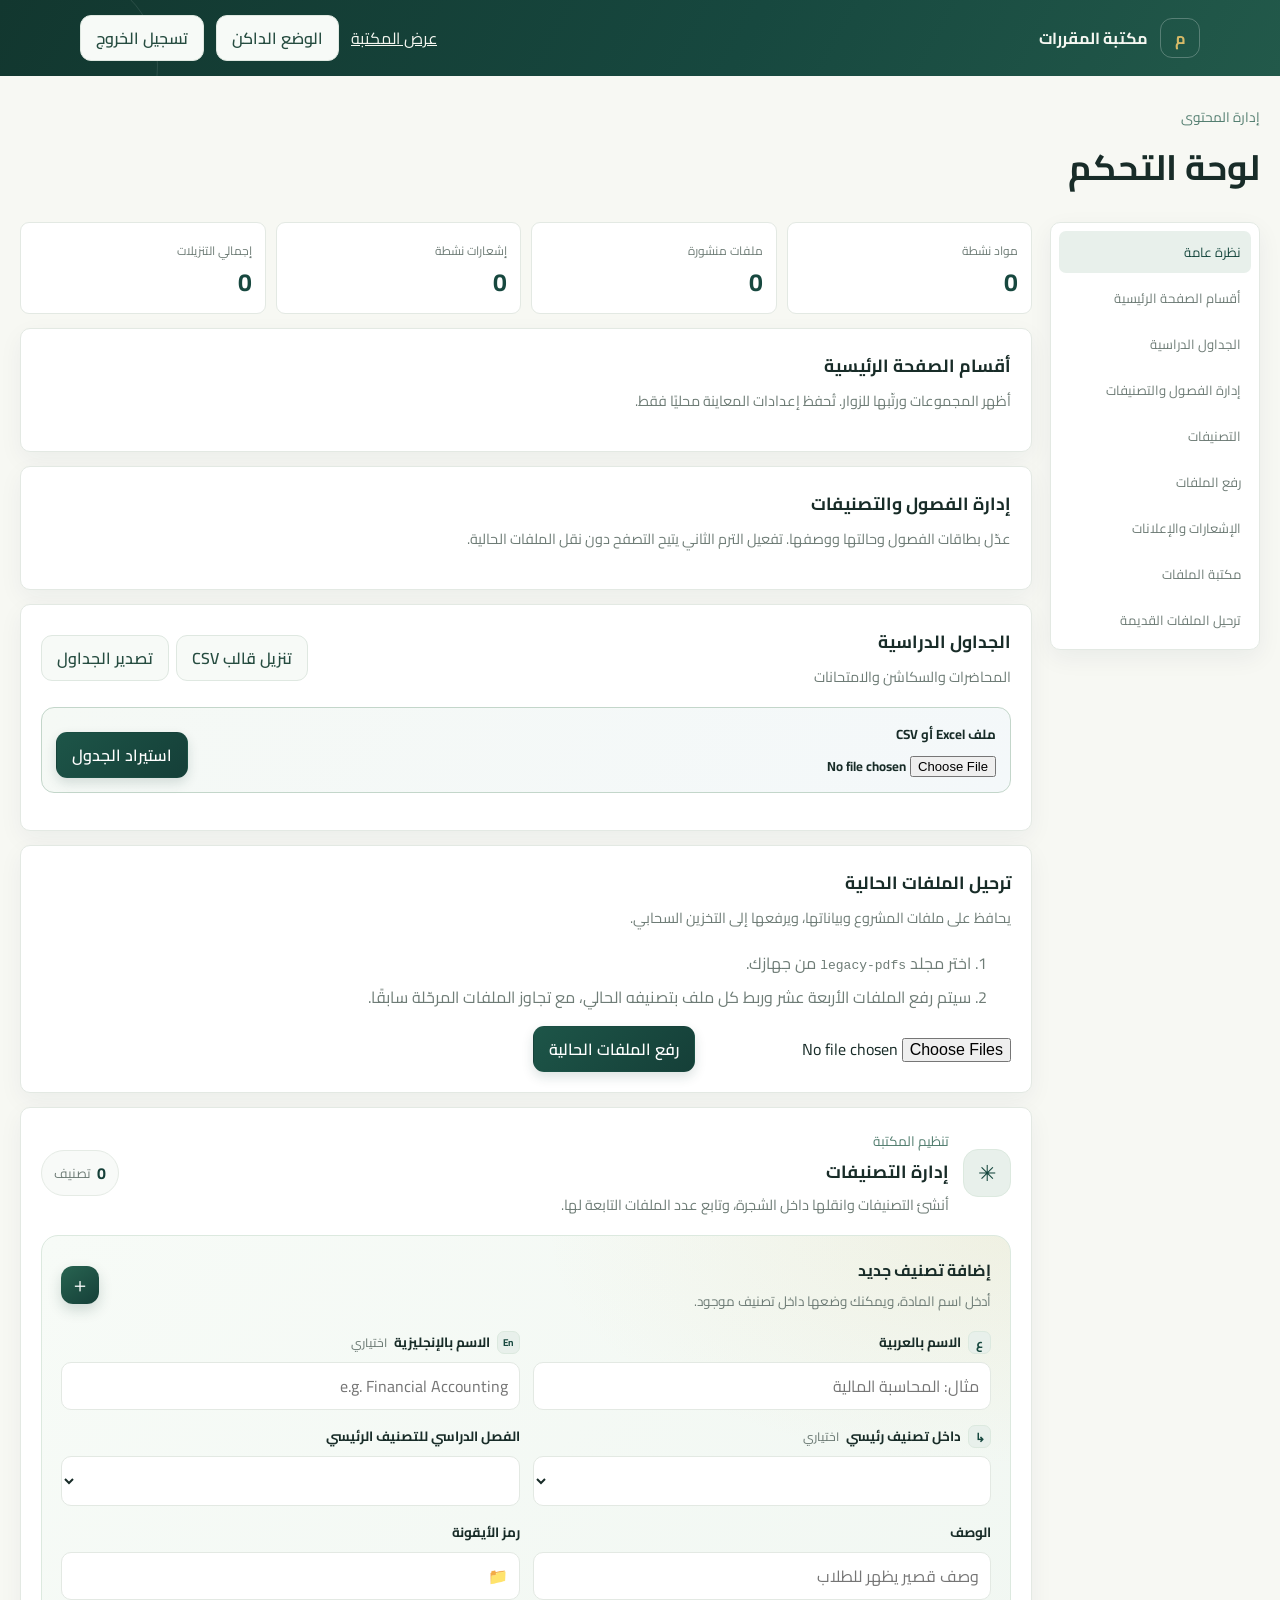
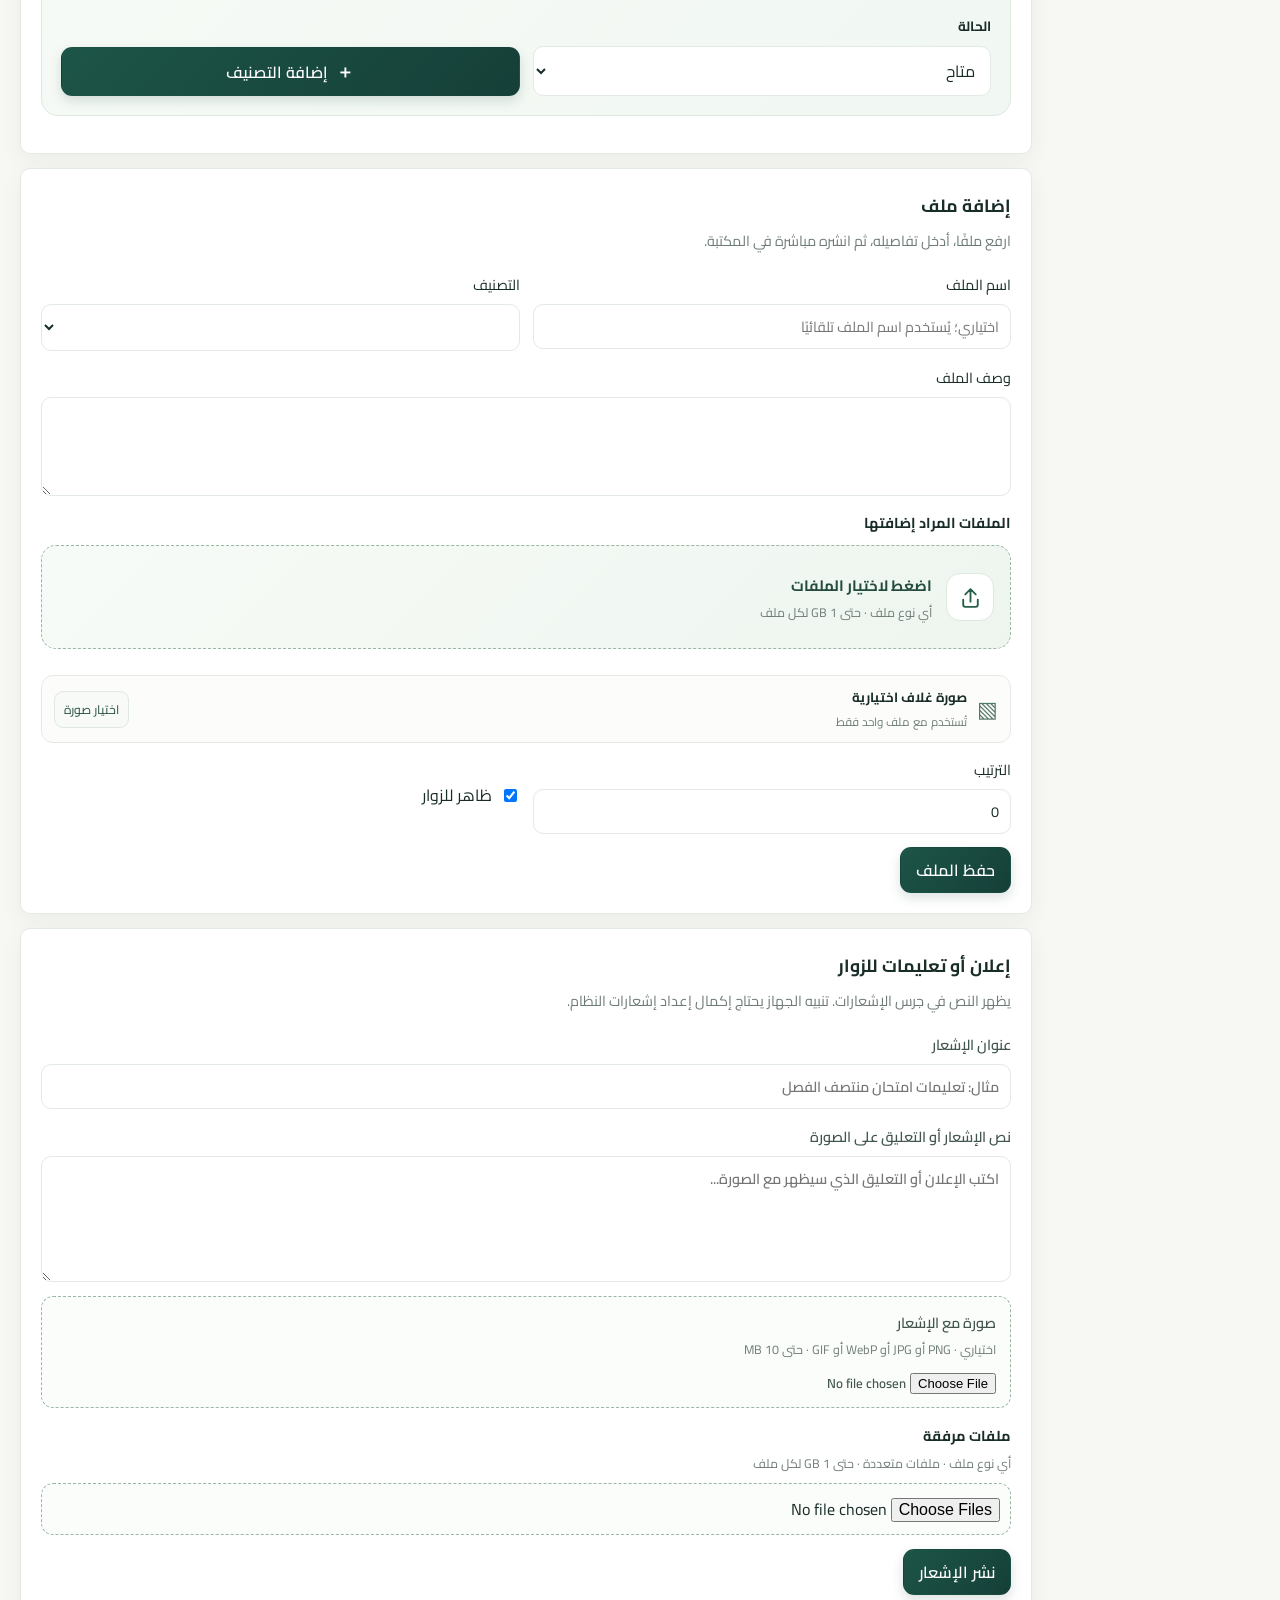
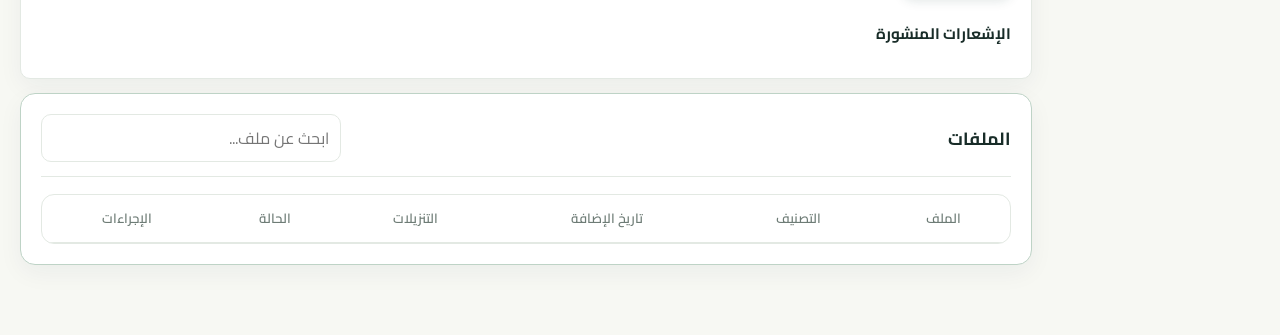
==== commit 8f7de4ef: "feat: allow any library file MIME type Remove client-side file format allowlists, permit arbitrary M" ====
--- a/admin/dashboard.html
+++ b/admin/dashboard.html
@@ -182,14 +182,13 @@
               </span>
               <span class="upload-copy">
                 <strong>اضغط لاختيار الملفات</strong>
-                <small>PDF ومستندات وصور وفيديو · حتى 1 GB لكل ملف</small>
+                <small>أي نوع ملف · حتى 1 GB لكل ملف</small>
               </span>
               <input
                 id="file-input"
                 name="file"
                 type="file"
                 multiple
-                accept=".pdf,.doc,.docx,.ppt,.pptx,.xls,.xlsx,.zip,.txt,image/jpeg,image/png,image/webp,image/gif,video/mp4,video/webm,video/quicktime"
               />
             </label>
             <ul id="file-selection" class="file-selection" aria-live="polite"></ul>
@@ -206,9 +205,11 @@
           <div class="form-actions wide">
             <button class="primary-button" type="submit">حفظ الملف</button>
             <button class="secondary-button" id="cancel-edit" type="button" hidden>إلغاء التعديل</button>
+            <button class="secondary-button" id="cancel-current-uploads" type="button" hidden>إيقاف الرفع الجاري</button>
           </div>
           <progress id="upload-progress" class="wide upload-progress" max="1" value="0" hidden></progress>
           <p id="upload-status" class="upload-status wide" aria-live="polite" hidden></p>
+          <ul id="upload-file-statuses" class="upload-file-statuses wide" aria-live="polite"></ul>
         </form>
       </section>
 
@@ -230,8 +231,8 @@
             <span id="notification-image-name"></span>
           </div>
           <div class="upload-field notification-attachments">
-            <span class="upload-label">ملفات مرفقة <small>PDF ومستندات وصور وفيديو · ملفات متعددة · حتى 1 GB لكل ملف</small></span>
-            <input id="notification-attachments" type="file" multiple accept=".pdf,.doc,.docx,.ppt,.pptx,.xls,.xlsx,.zip,.txt,image/jpeg,image/png,image/webp,image/gif,video/mp4,video/webm,video/quicktime" />
+            <span class="upload-label">ملفات مرفقة <small>أي نوع ملف · ملفات متعددة · حتى 1 GB لكل ملف</small></span>
+            <input id="notification-attachments" type="file" multiple />
             <ul id="notification-attachment-selection" class="file-selection" aria-live="polite"></ul>
             <ul id="notification-existing-attachments" class="notification-existing-attachments"></ul>
           </div>
--- a/admin/admin.css
+++ b/admin/admin.css
@@ -399,6 +399,14 @@
 .cover-picker:focus-within { outline: 3px solid rgb(75 124 103 / 15%); }
 .upload-progress { margin-top: 0; }
 .upload-status { margin: -5px 0 0; color: var(--muted); font-size: .82rem; }
+.upload-file-statuses { display: grid; gap: 7px; margin: 0; padding: 0; list-style: none; }
+.upload-file-statuses:empty { display: none; }
+.upload-file-status { display: grid; grid-template-columns: minmax(0, 1fr) auto; gap: 5px 12px; min-width: 0; padding: 9px 10px; border: 1px solid var(--line); border-radius: 8px; }
+.upload-file-status-name { overflow-wrap: anywhere; font-size: .82rem; font-weight: 700; }
+.upload-file-status-state { color: var(--muted); font-size: .78rem; white-space: nowrap; }
+.upload-file-status progress { grid-column: 1 / -1; margin: 0; }
+.upload-file-status-error { grid-column: 1 / -1; margin: 0; color: #963b33; font-size: .78rem; overflow-wrap: anywhere; }
+.upload-file-status[data-state="completed"] .upload-file-status-state { color: #276747; }
 .wide { grid-column: 1 / -1; }
 .form-actions { display: flex; gap: 9px; }
 .setup-steps { margin-block: 0 14px; color: var(--muted); }
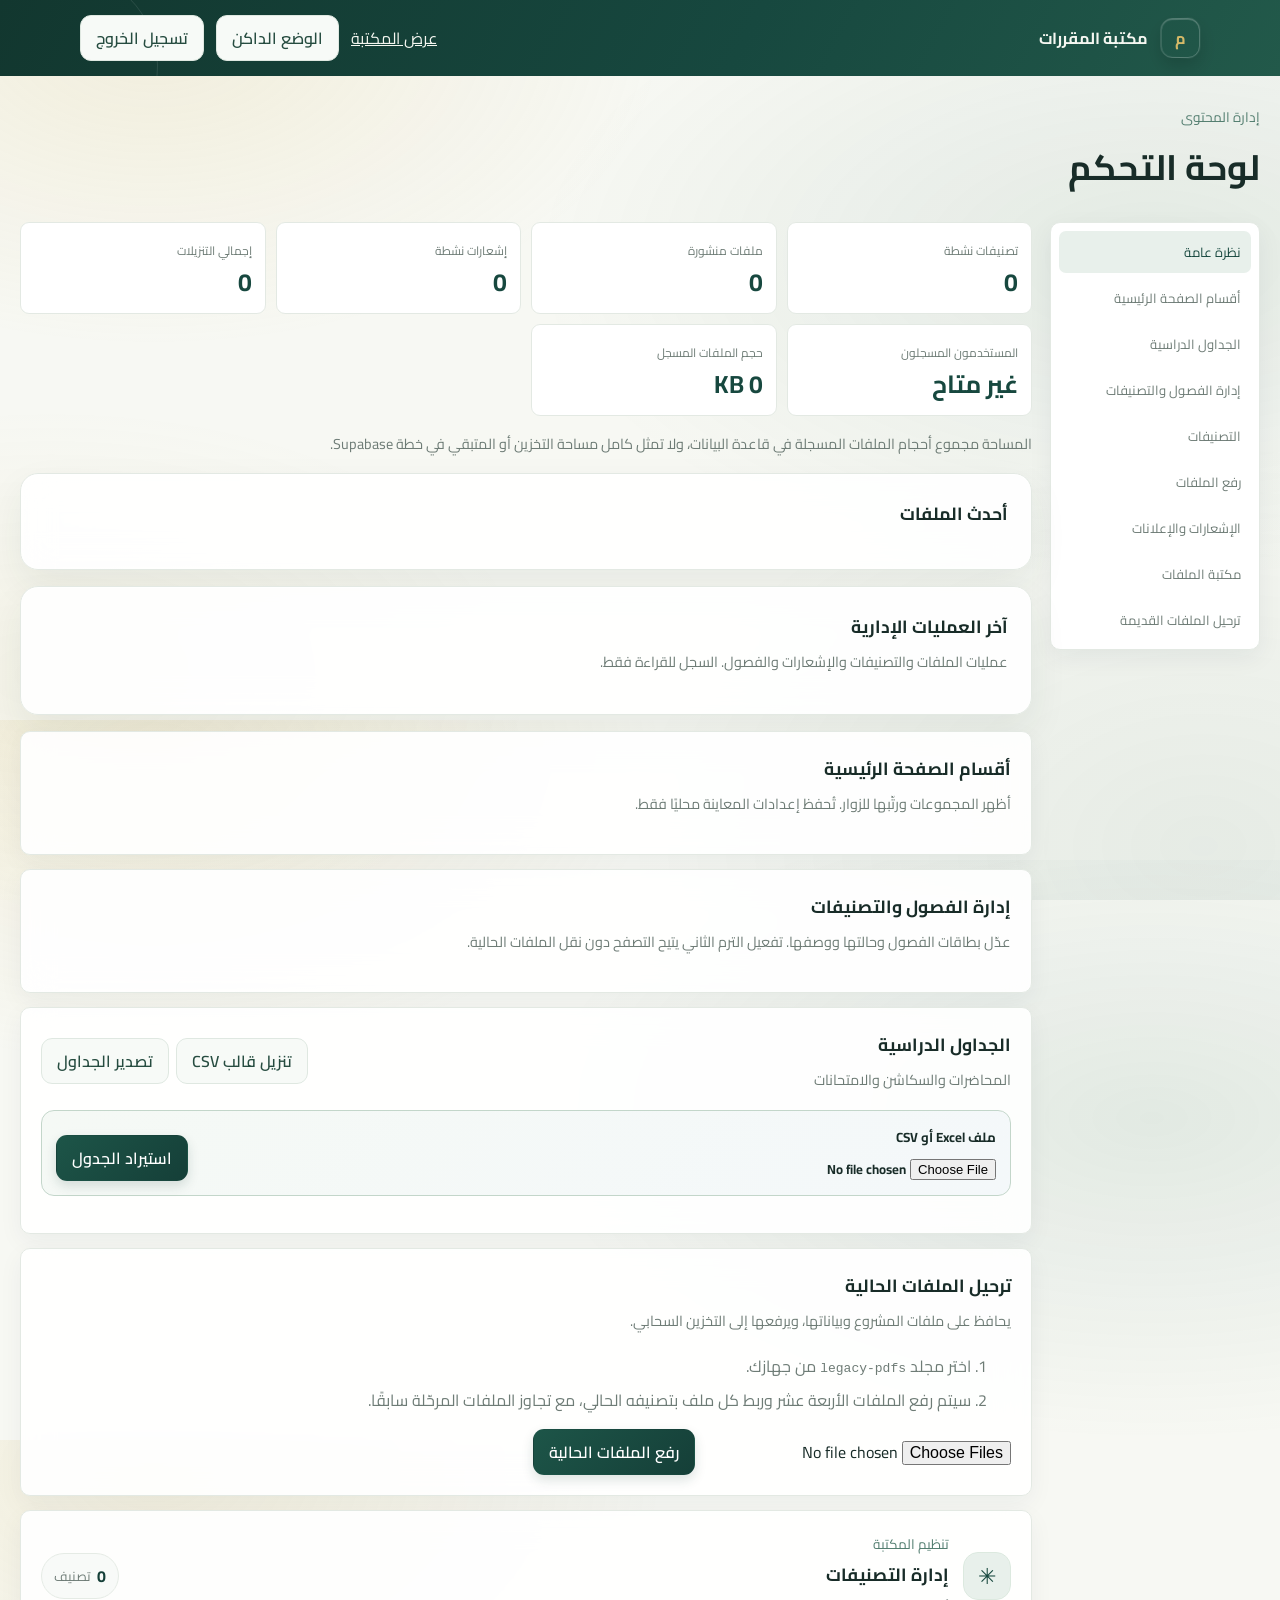
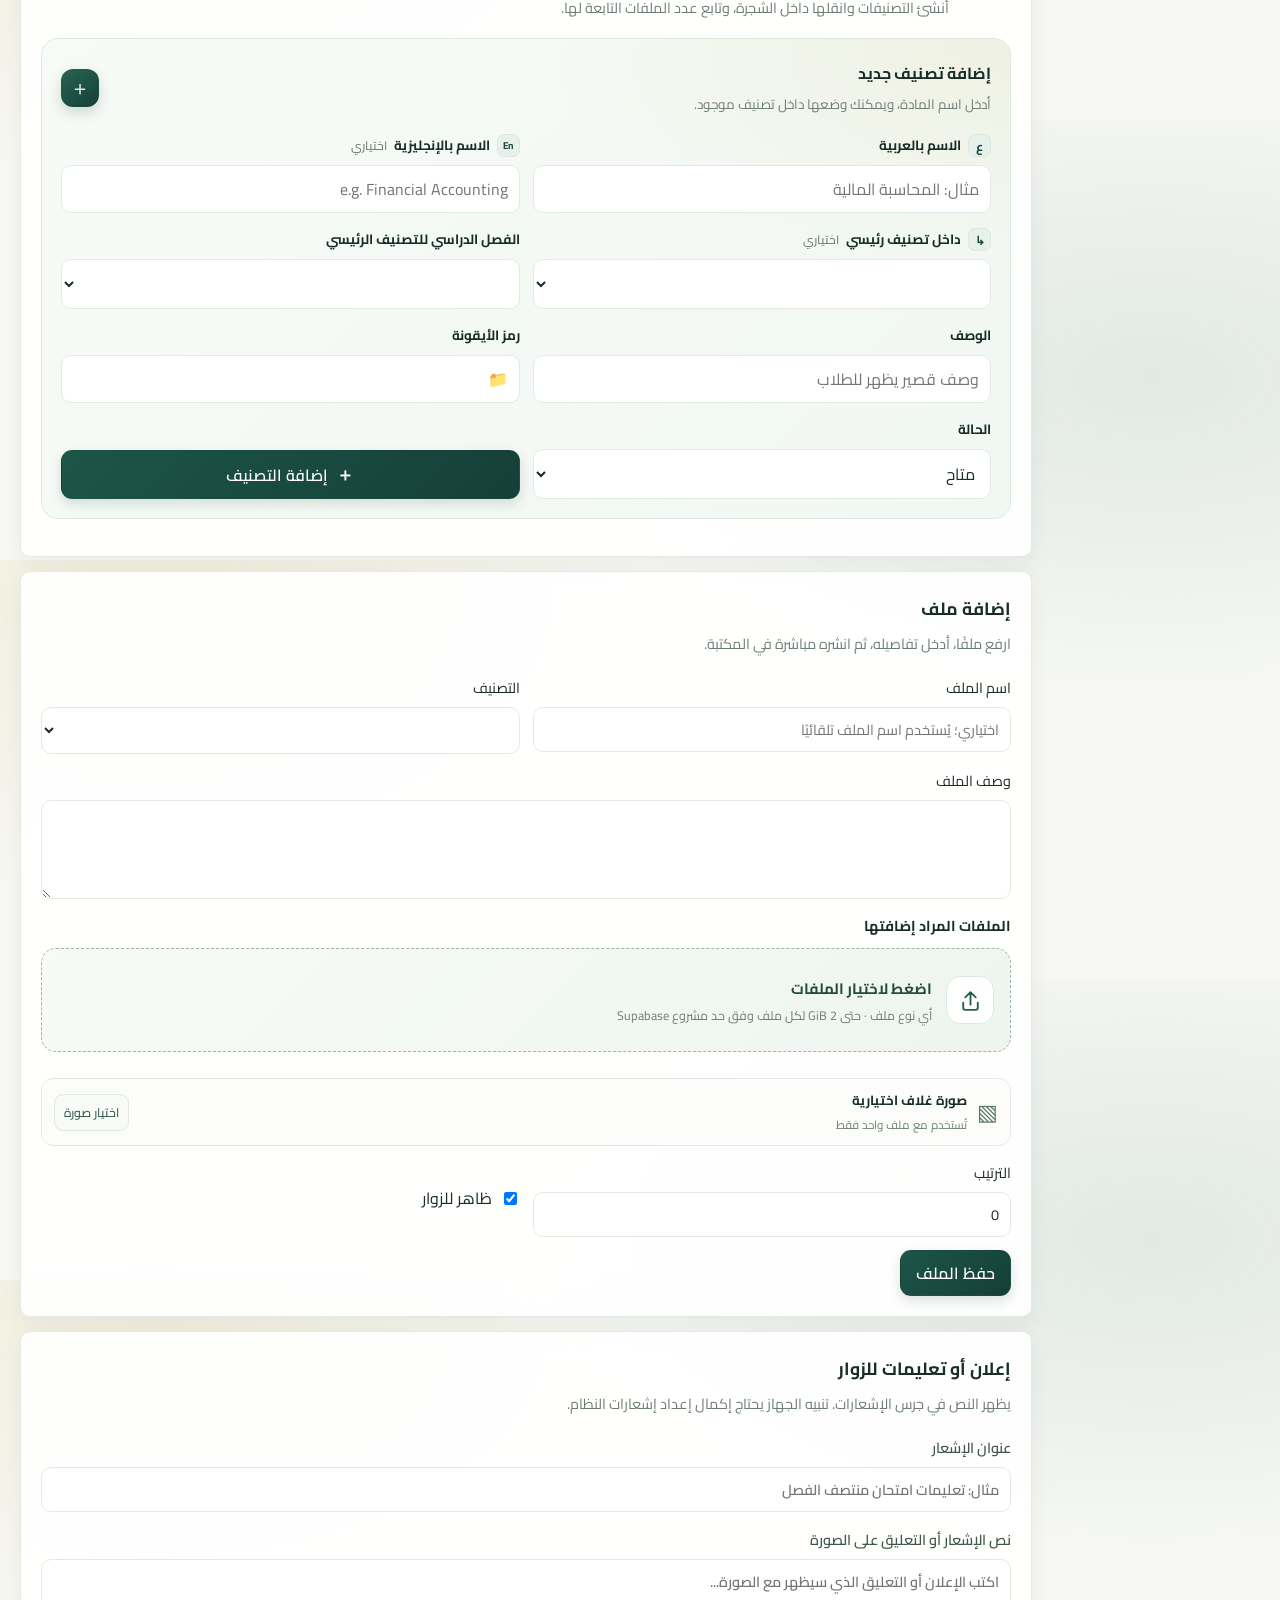
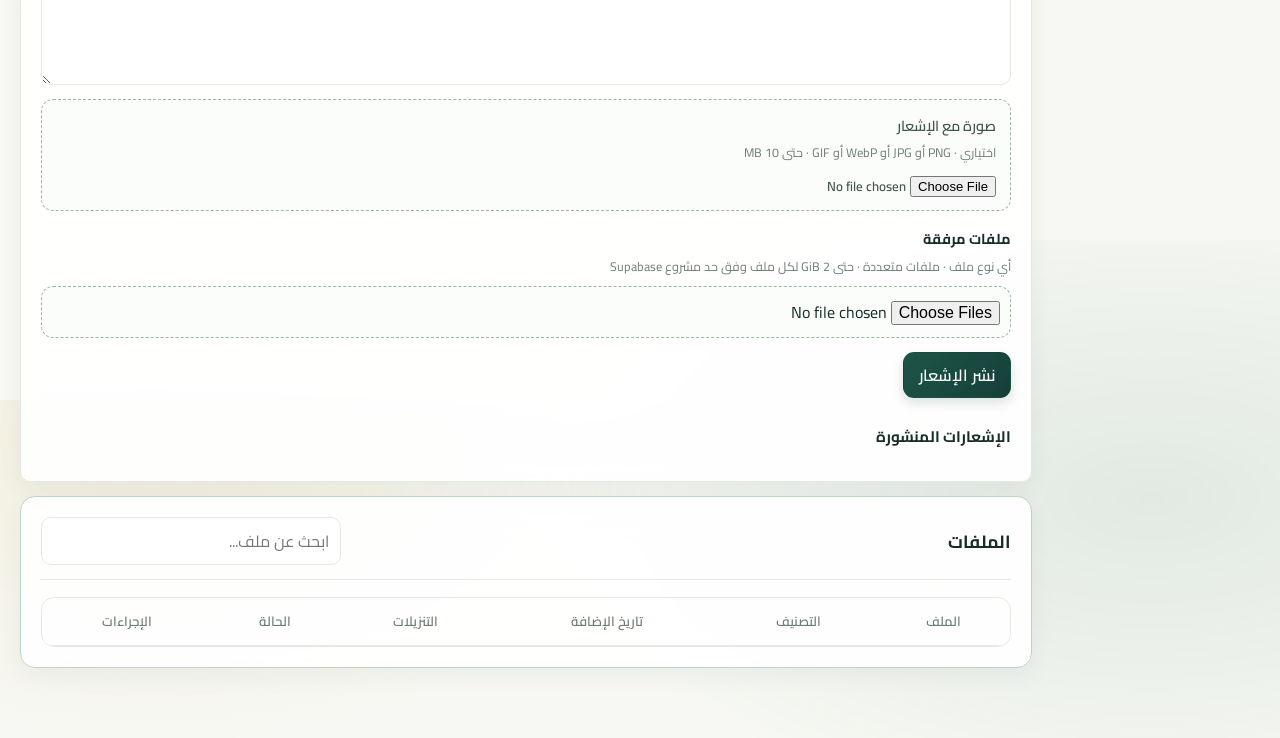
==== commit e25e3e04: "feat(admin): add glass dashboard and 2 GiB upload limit Co-authored-by: Copilot <223556219+Copilot@u" ====
--- a/admin/dashboard.html
+++ b/admin/dashboard.html
@@ -49,10 +49,25 @@
         </div>
         <div class="dashboard-content">
           <section class="admin-overview" id="dashboard-overview" aria-label="إحصاءات المحتوى">
-            <article><span>مواد نشطة</span><strong id="overview-category-count">0</strong></article>
+            <article><span>تصنيفات نشطة</span><strong id="overview-category-count">0</strong></article>
             <article><span>ملفات منشورة</span><strong id="overview-file-count">0</strong></article>
             <article><span>إشعارات نشطة</span><strong id="overview-notification-count">0</strong></article>
             <article><span>إجمالي التنزيلات</span><strong id="overview-download-count">0</strong></article>
+            <article><span>المستخدمون المسجلون</span><strong id="overview-user-count">غير متاح</strong></article>
+            <article><span>حجم الملفات المسجل</span><strong id="overview-storage-size">0 KB</strong></article>
+          </section>
+          <p class="muted overview-storage-note">المساحة مجموع أحجام الملفات المسجلة في قاعدة البيانات، ولا تمثل كامل مساحة التخزين أو المتبقي في خطة Supabase.</p>
+          <p id="overview-data-note" class="muted overview-data-note" role="status" hidden></p>
+          <section class="overview-details" aria-label="أحدث بيانات المكتبة">
+            <article class="panel overview-detail-panel">
+              <h2>أحدث الملفات</h2>
+              <ul id="overview-recent-files" class="overview-activity-list"></ul>
+            </article>
+            <article class="panel overview-detail-panel">
+              <h2>آخر العمليات الإدارية</h2>
+              <p class="muted">عمليات الملفات والتصنيفات والإشعارات والفصول. السجل للقراءة فقط.</p>
+              <ul id="overview-recent-actions" class="overview-activity-list"></ul>
+            </article>
           </section>
 
           <section class="panel" id="homepage-sections-panel">
@@ -182,7 +197,7 @@
               </span>
               <span class="upload-copy">
                 <strong>اضغط لاختيار الملفات</strong>
-                <small>أي نوع ملف · حتى 1 GB لكل ملف</small>
+                <small>أي نوع ملف · حتى 2 GiB لكل ملف وفق حد مشروع Supabase</small>
               </span>
               <input
                 id="file-input"
@@ -231,7 +246,7 @@
             <span id="notification-image-name"></span>
           </div>
           <div class="upload-field notification-attachments">
-            <span class="upload-label">ملفات مرفقة <small>أي نوع ملف · ملفات متعددة · حتى 1 GB لكل ملف</small></span>
+            <span class="upload-label">ملفات مرفقة <small>أي نوع ملف · ملفات متعددة · حتى 2 GiB لكل ملف وفق حد مشروع Supabase</small></span>
             <input id="notification-attachments" type="file" multiple />
             <ul id="notification-attachment-selection" class="file-selection" aria-live="polite"></ul>
             <ul id="notification-existing-attachments" class="notification-existing-attachments"></ul>
--- a/admin/admin.css
+++ b/admin/admin.css
@@ -14,13 +14,29 @@
 
 * { box-sizing: border-box; }
 body {
+  position: relative;
+  isolation: isolate;
   min-width: 320px;
   min-height: 100vh;
   margin: 0;
   color: var(--ink);
   background-color: var(--paper);
-  background-image: radial-gradient(#dce4dc 0.7px, transparent 0.7px);
-  background-size: 18px 18px;
+  background-image:
+    radial-gradient(#dce4dc 0.7px, transparent 0.7px),
+    radial-gradient(ellipse at 12% 5%, rgb(213 185 103 / 16%), transparent 32%),
+    radial-gradient(ellipse at 90% 30%, rgb(36 102 83 / 10%), transparent 38%);
+  background-position: 0 0, 0 0, 100% 0;
+  background-size: 18px 18px, 100% 720px, 100% 860px;
+}
+body::before {
+  position: fixed;
+  z-index: -1;
+  inset: 0;
+  background:
+    radial-gradient(ellipse at 4% 75%, rgb(213 185 103 / 8%), transparent 28%),
+    radial-gradient(ellipse at 94% 94%, rgb(33 91 72 / 8%), transparent 34%);
+  content: "";
+  pointer-events: none;
 }
 button, input, textarea, select { font: inherit; }
 button { cursor: pointer; }
@@ -32,7 +48,11 @@
   border: 1px solid rgb(255 255 255 / 25%);
   border-radius: 12px;
   color: #d5b967;
-}
+  box-shadow: inset 0 1px rgb(255 255 255 / 20%), 0 8px 18px rgb(0 0 0 / 15%);
+  transform: perspective(160px) rotateY(-8deg);
+  transition: transform 220ms ease, box-shadow 220ms ease;
+}
+.admin-brand:hover .brand-mark { box-shadow: inset 0 1px rgb(255 255 255 / 25%), 0 12px 24px rgb(0 0 0 / 20%); transform: perspective(160px) rotateY(0) translateY(-2px); }
 .dashboard-header {
   position: relative;
   overflow: hidden;
@@ -74,13 +94,19 @@
 .eyebrow { margin-bottom: 4px; color: #527d6f; font-size: .85rem; }
 .muted { color: var(--muted); font-size: .9rem; }
 .panel {
+  position: relative;
+  overflow: hidden;
   margin-block: 16px;
   padding: 23px;
   border: 1px solid var(--line);
   border-radius: 18px;
-  background: var(--surface);
-  box-shadow: 0 14px 34px rgb(24 50 42 / 6%);
-}
+  background: color-mix(in srgb, var(--surface) 91%, transparent);
+  box-shadow: 0 16px 38px rgb(24 50 42 / 7%), inset 0 1px rgb(255 255 255 / 62%);
+  backdrop-filter: blur(16px);
+  transform: perspective(1400px) translateZ(0);
+  transition: border-color 200ms ease, box-shadow 220ms ease, transform 220ms ease;
+}
+.dashboard-content > .panel:hover { border-color: color-mix(in srgb, var(--green-strong) 22%, var(--line)); box-shadow: 0 21px 44px rgb(24 50 42 / 10%), inset 0 1px rgb(255 255 255 / 70%); transform: perspective(1400px) translateY(-2px) rotateX(.12deg); }
 .panel-heading { margin-bottom: 17px; }
 .panel-heading p { margin-bottom: 0; }
 .inline-form { display: flex; flex-wrap: wrap; align-items: center; gap: 10px; }
@@ -119,7 +145,7 @@
 .secondary-button:hover { border-color: #bfd1c5; background: var(--green-soft); }
 .danger-button { border-color: #efd4d0; color: #963b33; background: #fff8f7; }
 .danger-button:hover { border-color: #e6b7b0; background: #fff0ed; }
-.primary-button:hover, .secondary-button:hover, .danger-button:hover { transform: translateY(-1px); }
+.primary-button:hover, .secondary-button:hover, .danger-button:hover { transform: perspective(500px) translateY(-2px) rotateX(2deg); }
 button:disabled { cursor: wait; opacity: .6; }
 .small-button { min-height: 35px; padding: 5px 10px; font-size: .8rem; }
 .order-button { min-width: 36px; padding-inline: 6px; font-size: 1rem; font-weight: 800; }
@@ -474,8 +500,14 @@
   padding: 11px 13px;
   border: 1px solid var(--line);
   border-radius: 12px;
-  background: var(--surface);
-}
+  background:
+    radial-gradient(ellipse at 100% 0, rgb(213 185 103 / 11%), transparent 52%),
+    color-mix(in srgb, var(--surface) 91%, transparent);
+  box-shadow: 0 10px 25px rgb(24 50 42 / 6%), inset 0 1px rgb(255 255 255 / 72%);
+  backdrop-filter: blur(14px);
+  transition: transform 200ms ease, box-shadow 200ms ease;
+}
+.admin-overview article:hover { box-shadow: 0 16px 30px rgb(24 50 42 / 10%), inset 0 1px rgb(255 255 255 / 78%); transform: perspective(500px) translateY(-3px) rotateX(1deg); }
 .calendar-admin-event-details { display: grid; min-width: 0; gap: 3px; }
 .calendar-admin-event-details strong { overflow-wrap: anywhere; }
 .calendar-admin-event-details small { color: var(--muted); line-height: 1.6; }
@@ -526,14 +558,29 @@
 .table-actions { display: flex; flex-wrap: wrap; gap: 5px; }
 .notice, .form-message { padding: 11px 13px; border-radius: 8px; color: #843c25; background: #fff0e7; }
 .auth-card {
+  position: relative;
+  isolation: isolate;
+  overflow: hidden;
   width: min(430px, calc(100% - 32px));
   margin: min(12vh, 110px) auto;
-  padding: 26px;
-  border: 1px solid var(--line);
-  border-radius: 15px;
-  background: var(--surface);
-  box-shadow: 0 18px 48px rgb(24 50 42 / 9%);
-}
+  padding: clamp(24px, 5vw, 36px);
+  border: 1px solid color-mix(in srgb, var(--green-strong) 18%, var(--line));
+  border-radius: 24px;
+  background: color-mix(in srgb, var(--surface) 83%, transparent);
+  box-shadow: 0 28px 72px rgb(24 50 42 / 14%), inset 0 1px rgb(255 255 255 / 85%);
+  backdrop-filter: blur(22px) saturate(125%);
+  animation: admin-card-enter 620ms cubic-bezier(.2, .8, .2, 1) both;
+  transform: perspective(1100px) rotateX(1.2deg);
+}
+.auth-card::before { position: absolute; z-index: -1; top: -100px; inset-inline-end: -110px; width: 240px; height: 240px; border: 1px solid rgb(213 185 103 / 33%); border-radius: 50%; box-shadow: 0 0 0 22px rgb(213 185 103 / 5%), 0 0 0 48px rgb(213 185 103 / 3%); content: ""; pointer-events: none; }
+.auth-card::after { position: absolute; z-index: -1; inset-inline-start: -58px; bottom: -92px; width: 170px; height: 170px; border-radius: 50%; background: radial-gradient(circle, rgb(36 102 83 / 13%), transparent 70%); content: ""; pointer-events: none; }
+.auth-card > * { position: relative; }
+.auth-card form { position: relative; }
+.auth-card .brand-mark { width: 52px; height: 52px; border-radius: 16px; background: linear-gradient(145deg, #246653, #153f38); box-shadow: 0 12px 24px rgb(21 63 56 / 24%), inset 0 1px rgb(255 255 255 / 25%); }
+.auth-card input:not([type="checkbox"]):not([type="file"]) { background: color-mix(in srgb, var(--surface) 82%, var(--green-soft)); }
+.auth-card .primary-button { min-height: 46px; box-shadow: 0 10px 20px rgb(21 63 56 / 19%), inset 0 1px rgb(255 255 255 / 18%); }
+.auth-card .primary-button:hover { box-shadow: 0 14px 25px rgb(21 63 56 / 24%), inset 0 1px rgb(255 255 255 / 18%); transform: translateY(-2px); }
+@keyframes admin-card-enter { from { opacity: 0; transform: perspective(1100px) translateY(18px) rotateX(5deg) scale(.985); } to { opacity: 1; transform: perspective(1100px) rotateX(1.2deg) scale(1); } }
 .auth-card .back-link { display: inline-block; margin-bottom: 23px; color: var(--green); text-decoration: none; }
 .auth-card .brand-mark { display: grid; background: var(--green); }
 .auth-card .eyebrow { margin-top: 20px; }
@@ -701,12 +748,24 @@
   --muted: #a1b0a8;
   --line: #35443d;
   --gold: #d5b967;
-  background-image: radial-gradient(#293630 0.7px, transparent 0.7px);
+  background-image:
+    radial-gradient(#293630 0.7px, transparent 0.7px),
+    radial-gradient(ellipse at 12% 5%, rgb(213 185 103 / 9%), transparent 32%),
+    radial-gradient(ellipse at 90% 30%, rgb(54 132 103 / 12%), transparent 38%);
 }
 
 body.dark .dashboard-header {
   background: linear-gradient(118deg, #102e29, #17483f 58%, #22594a);
 }
+body.dark .panel,
+body.dark .auth-card {
+  border-color: color-mix(in srgb, var(--green-strong) 36%, var(--line));
+  background: color-mix(in srgb, var(--surface) 84%, transparent);
+  box-shadow: 0 18px 46px rgb(0 0 0 / 24%), inset 0 1px rgb(255 255 255 / 5%);
+}
+body.dark .dashboard-content > .panel:hover { box-shadow: 0 23px 50px rgb(0 0 0 / 31%), inset 0 1px rgb(255 255 255 / 7%); }
+body.dark .admin-overview article { background: radial-gradient(ellipse at 100% 0, rgb(213 185 103 / 8%), transparent 52%), color-mix(in srgb, var(--surface) 91%, transparent); box-shadow: 0 10px 25px rgb(0 0 0 / 18%), inset 0 1px rgb(255 255 255 / 5%); }
+body.dark .admin-overview article:hover { box-shadow: 0 16px 32px rgb(0 0 0 / 28%), inset 0 1px rgb(255 255 255 / 7%); }
 
 body.dark .admin-overview article,
 body.dark .dashboard-sidebar,
@@ -716,6 +775,19 @@
 
 body.dark .admin-toast {
   background: linear-gradient(135deg, #21483c, #142f29);
+}
+
+@media (prefers-reduced-motion: reduce) {
+  .auth-card { animation: none; transform: none; }
+  .dashboard-content > .panel,
+  .admin-overview article,
+  .dashboard-sidebar a,
+  .brand-mark,
+  .primary-button { transition: none; }
+  .dashboard-content > .panel:hover,
+  .admin-overview article:hover,
+  .dashboard-sidebar a:hover,
+  .admin-brand:hover .brand-mark { transform: none; }
 }
 
 .admin-notification-actions {
@@ -763,6 +835,8 @@
   border-radius: 10px;
   background: var(--surface);
   box-shadow: 0 8px 24px rgb(25 37 75 / 6%);
+  backdrop-filter: blur(16px);
+  transition: border-color 180ms ease, box-shadow 180ms ease, transform 180ms ease;
 }
 
 .dashboard-sidebar-arrow {
@@ -786,6 +860,7 @@
   color: var(--green-strong);
   background: var(--green-soft);
 }
+.dashboard-sidebar a:hover { transform: translateX(-2px); }
 
 .dashboard-content {
   min-width: 0;
@@ -806,6 +881,8 @@
 }
 
 .admin-overview article {
+  position: relative;
+  overflow: hidden;
   display: grid;
   min-width: 0;
   min-height: 92px;
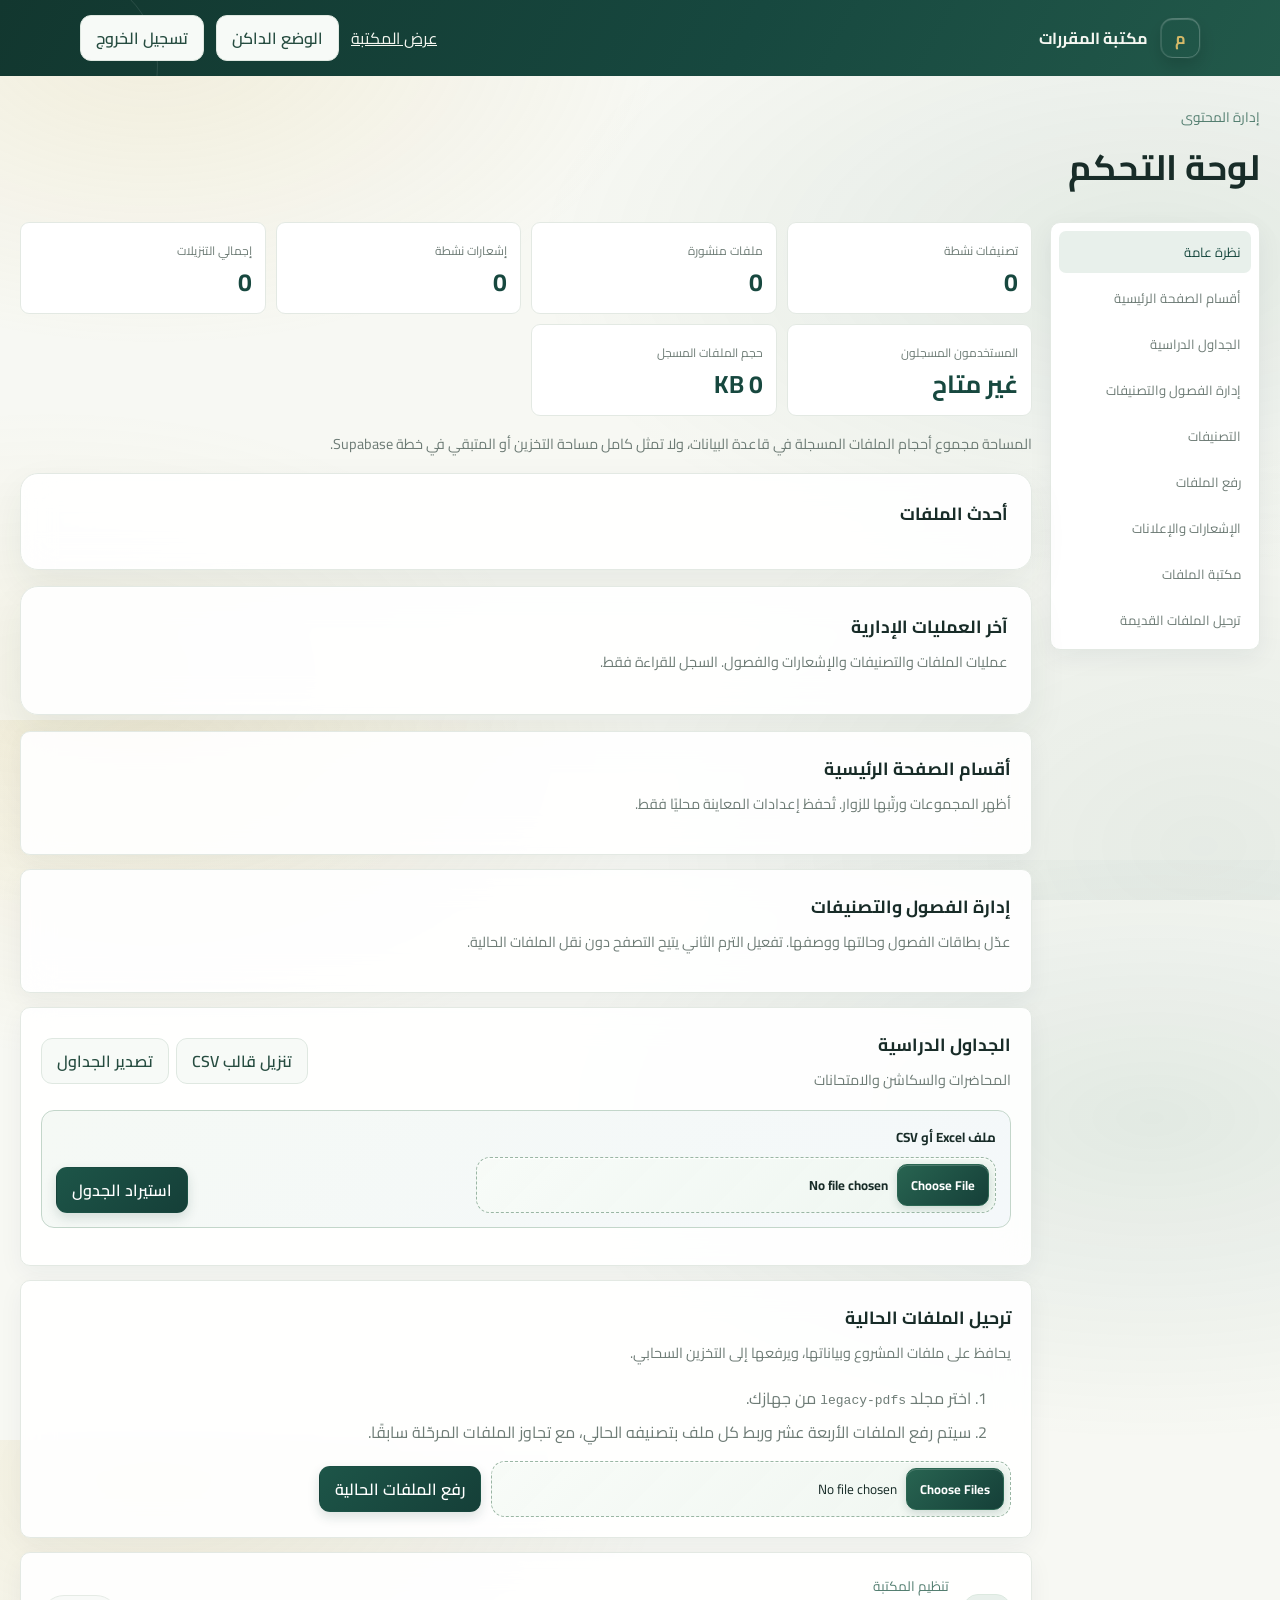
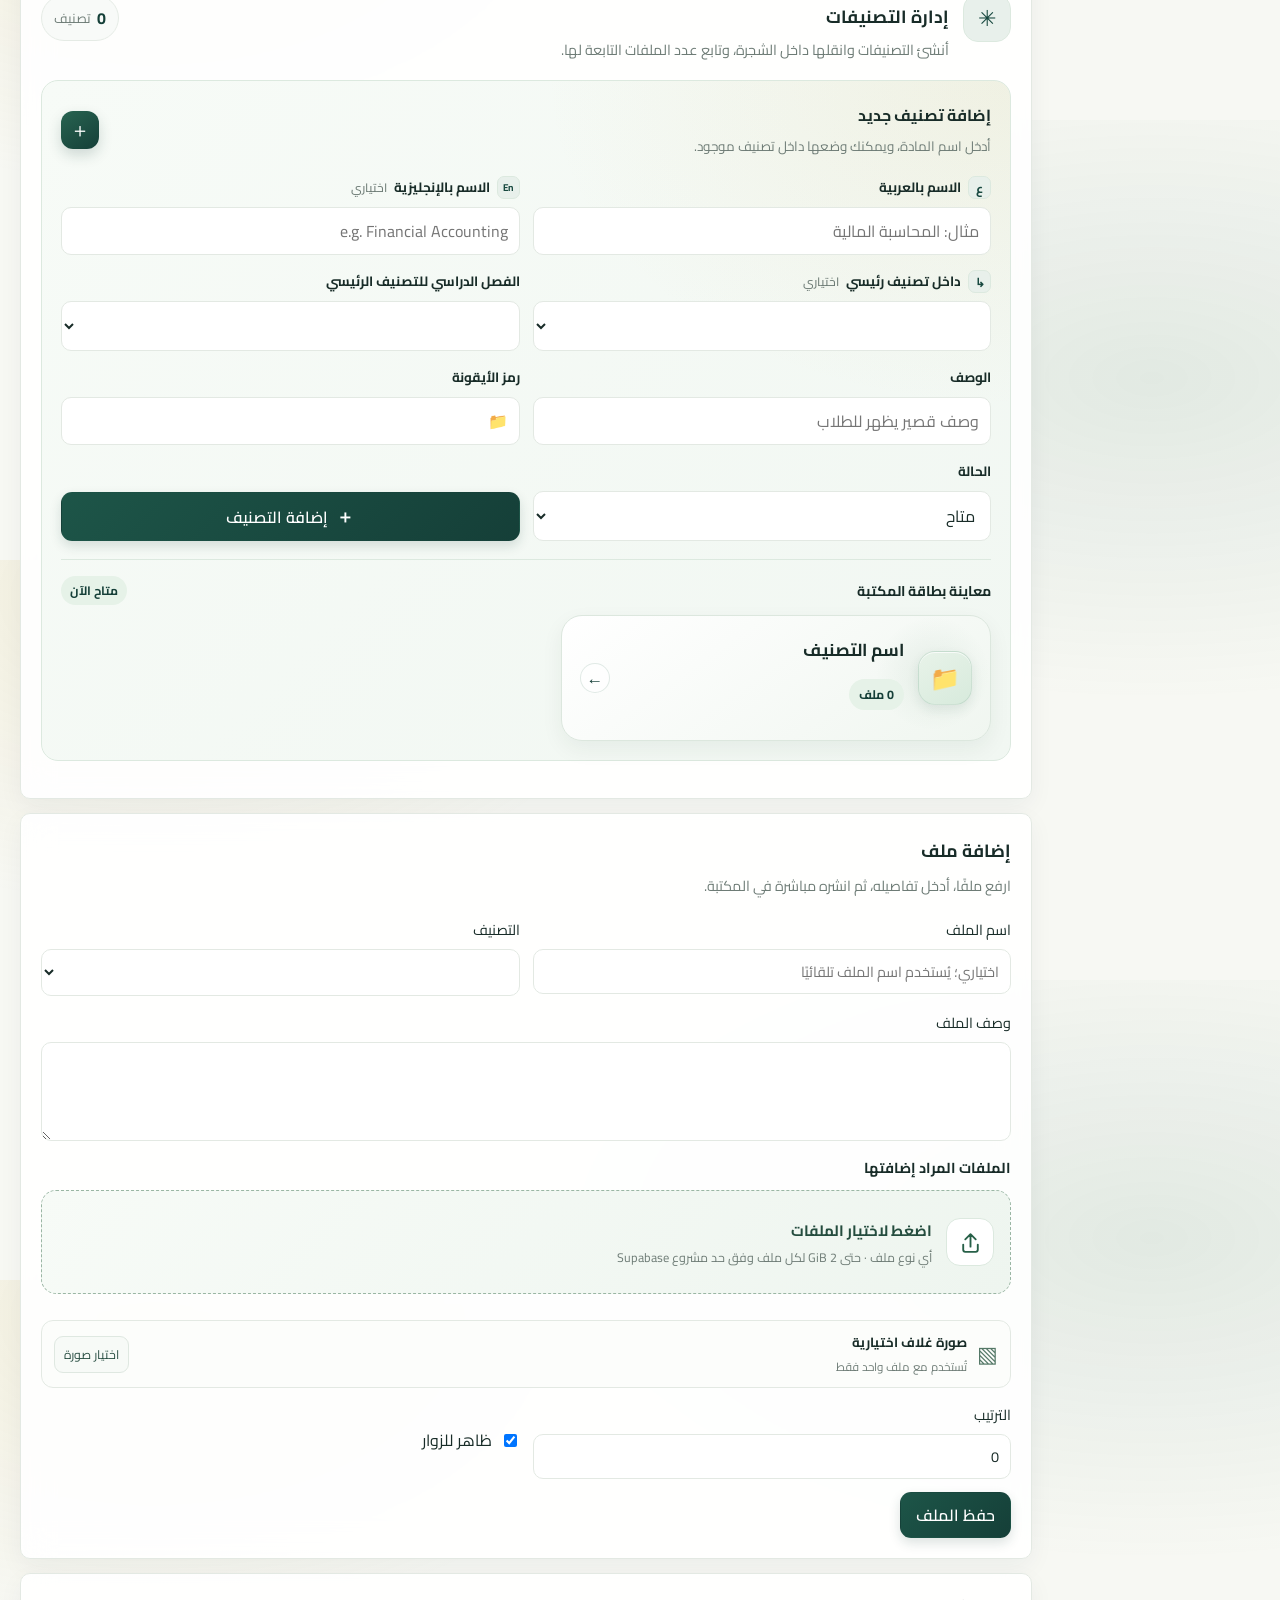
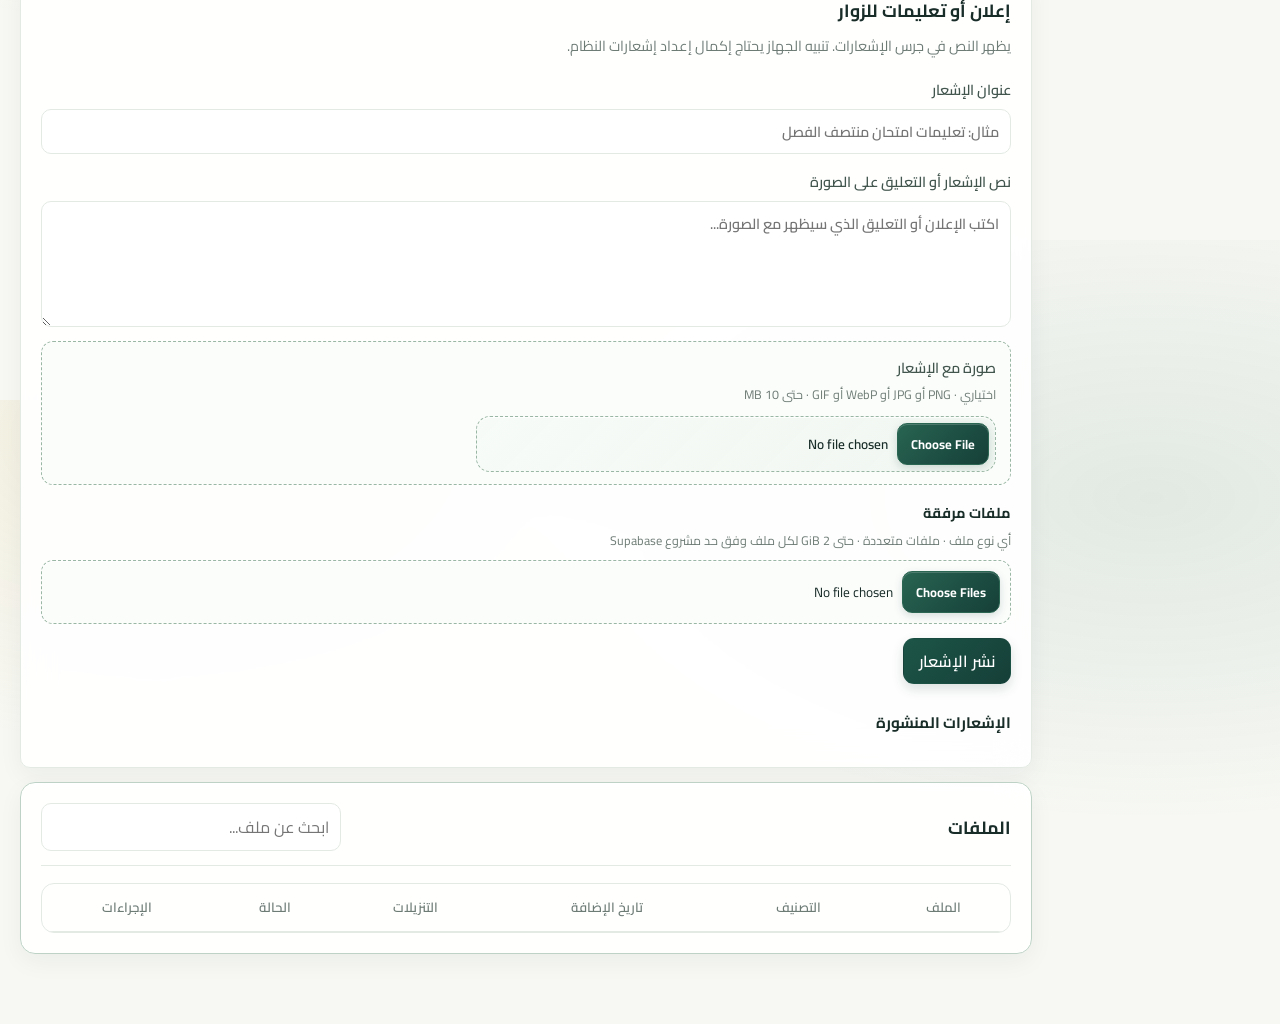
==== commit 5e412af4: "feat(library): reveal files from category cards Co-authored-by: Copilot <223556219+Copilot@users.nor" ====
--- a/admin/dashboard.html
+++ b/admin/dashboard.html
@@ -178,6 +178,19 @@
             </button>
             <button class="secondary-button category-cancel-edit" id="cancel-category-edit" type="button" hidden>إلغاء التعديل</button>
           </div>
+          <section class="category-card-preview" aria-labelledby="category-preview-heading">
+            <div class="category-card-preview-heading">
+              <h4 id="category-preview-heading">معاينة بطاقة المكتبة</h4>
+              <span id="category-preview-status">متاح الآن</span>
+            </div>
+            <div class="category-card-preview-card" id="category-preview-card" role="group" aria-labelledby="category-preview-heading">
+              <span class="category-card-preview-icon" id="category-preview-icon" aria-hidden="true">📁</span>
+              <strong id="category-preview-name">اسم التصنيف</strong>
+              <span class="category-card-preview-description" id="category-preview-description" hidden></span>
+              <span class="category-card-preview-count" id="category-preview-count">0 ملف</span>
+              <span class="category-card-preview-arrow" aria-hidden="true">←</span>
+            </div>
+          </section>
         </form>
         <div id="category-list" class="category-admin-list"></div>
       </section>
--- a/admin/admin.css
+++ b/admin/admin.css
@@ -126,6 +126,70 @@
   box-shadow: 0 0 0 3px rgb(75 124 103 / 12%);
 }
 .inline-form > input:not([type="file"]) { width: min(240px, 100%); }
+.calendar-import-form input[type="file"],
+#legacy-files,
+.notification-image-picker input[type="file"],
+.notification-attachments input[type="file"] {
+  display: block;
+  width: min(100%, 520px);
+  min-height: 50px;
+  padding: 6px;
+  border: 1px dashed #9ab6a4;
+  border-radius: 14px;
+  color: var(--ink);
+  background: linear-gradient(135deg, rgb(247 251 247 / 92%), rgb(238 245 239 / 88%));
+  box-shadow: inset 0 1px rgb(255 255 255 / 75%);
+  font-size: .84rem;
+  cursor: pointer;
+  transition: border-color 160ms ease, background-color 160ms ease, box-shadow 160ms ease;
+}
+.calendar-import-form input[type="file"]::file-selector-button,
+#legacy-files::file-selector-button,
+.notification-image-picker input[type="file"]::file-selector-button,
+.notification-attachments input[type="file"]::file-selector-button,
+.calendar-import-form input[type="file"]::-webkit-file-upload-button,
+#legacy-files::-webkit-file-upload-button,
+.notification-image-picker input[type="file"]::-webkit-file-upload-button,
+.notification-attachments input[type="file"]::-webkit-file-upload-button {
+  margin-inline-end: 9px;
+  padding: 8px 13px;
+  border: 1px solid #2b6652;
+  border-radius: 10px;
+  color: #fff;
+  background: linear-gradient(135deg, #286451, #153f38);
+  box-shadow: 0 3px 8px rgb(21 63 56 / 16%), inset 0 1px rgb(255 255 255 / 18%);
+  font: inherit;
+  font-size: .8rem;
+  font-weight: 700;
+  cursor: pointer;
+  transition: transform 160ms ease, box-shadow 160ms ease, background-color 160ms ease;
+}
+.calendar-import-form input[type="file"]:hover,
+#legacy-files:hover,
+.notification-image-picker input[type="file"]:hover,
+.notification-attachments input[type="file"]:hover {
+  border-color: #487e66;
+  background-color: #f0f7f1;
+  box-shadow: 0 0 0 3px rgb(75 124 103 / 9%);
+}
+.calendar-import-form input[type="file"]:hover::file-selector-button,
+#legacy-files:hover::file-selector-button,
+.notification-image-picker input[type="file"]:hover::file-selector-button,
+.notification-attachments input[type="file"]:hover::file-selector-button,
+.calendar-import-form input[type="file"]:hover::-webkit-file-upload-button,
+#legacy-files:hover::-webkit-file-upload-button,
+.notification-image-picker input[type="file"]:hover::-webkit-file-upload-button,
+.notification-attachments input[type="file"]:hover::-webkit-file-upload-button {
+  box-shadow: 0 5px 11px rgb(21 63 56 / 22%), inset 0 1px rgb(255 255 255 / 20%);
+  transform: translateY(-1px);
+}
+.calendar-import-form input[type="file"]:focus-visible,
+#legacy-files:focus-visible,
+.notification-image-picker input[type="file"]:focus-visible,
+.notification-attachments input[type="file"]:focus-visible {
+  outline: 3px solid rgb(75 124 103 / 25%);
+  outline-offset: 2px;
+}
 .check-label { display: inline-flex; align-items: center; gap: 8px; white-space: nowrap; }
 .primary-button, .secondary-button, .danger-button {
   min-height: 38px;
@@ -277,6 +341,138 @@
 .coming-soon-option small { color: var(--muted); font-size: .7rem; }
 .category-submit { min-height: 48px; }
 .category-submit span { margin-inline-end: 4px; font-size: 1.1rem; }
+.category-card-preview {
+  display: grid;
+  gap: 10px;
+  margin-top: 18px;
+  padding-top: 16px;
+  border-top: 1px solid #dce9df;
+}
+.category-card-preview-heading {
+  display: flex;
+  align-items: center;
+  justify-content: space-between;
+  gap: 10px;
+}
+.category-card-preview-heading h4 { margin: 0; font-size: .88rem; }
+.category-card-preview-heading > span {
+  padding: 3px 9px;
+  border-radius: 999px;
+  color: var(--green);
+  background: #e6f2e8;
+  font-size: .76rem;
+  font-weight: 700;
+}
+.category-card-preview-card {
+  position: relative;
+  display: grid;
+  width: min(100%, 430px);
+  min-height: 126px;
+  grid-template-columns: 54px minmax(0, 1fr) 30px;
+  grid-template-rows: auto auto auto;
+  align-items: center;
+  gap: 5px 14px;
+  overflow: hidden;
+  padding: 17px 18px;
+  border: 1px solid #dce7de;
+  border-radius: 21px;
+  color: var(--ink);
+  text-align: start;
+  background: linear-gradient(145deg, var(--surface), #f0f6f0);
+  box-shadow: 0 8px 22px rgb(24 50 42 / 6%);
+}
+.category-card-preview-card::before {
+  position: absolute;
+  inset: 0 0 auto auto;
+  width: 115px;
+  height: 115px;
+  border-radius: 50%;
+  background: radial-gradient(circle, rgb(73 128 94 / 9%), transparent 70%);
+  content: "";
+  pointer-events: none;
+}
+.category-card-preview-icon {
+  position: relative;
+  z-index: 1;
+  display: grid;
+  width: 54px;
+  height: 54px;
+  grid-column: 1;
+  grid-row: 1 / 4;
+  place-items: center;
+  border: 1px solid rgb(47 108 83 / 12%);
+  border-radius: 17px;
+  color: #28634c;
+  background: linear-gradient(145deg, #e8f3e9, #d7eadc);
+  box-shadow: inset 0 1px 0 rgb(255 255 255 / 75%), 0 5px 12px rgb(32 83 62 / 9%);
+  font-size: 1.5rem;
+}
+.category-card-preview-icon svg { width: 29px; height: 29px; }
+.category-card-preview-icon.has-custom-icon { font-family: "Apple Color Emoji", "Segoe UI Emoji", sans-serif; }
+.category-card-preview-icon[data-theme="exam"] { color: #7b5a17; background: linear-gradient(145deg, #fff3d5, #f5e4b8); }
+.category-card-preview-icon[data-theme="lecture"] { color: #3c5f91; background: linear-gradient(145deg, #e9f1ff, #d9e6fa); }
+.category-card-preview-icon[data-theme="section"] { color: #76508a; background: linear-gradient(145deg, #f3eafa, #e8d9f1); }
+.category-card-preview-icon[data-theme="calculator"] { color: #28756e; background: linear-gradient(145deg, #e3f4f0, #cce9e2); }
+.category-card-preview-icon[data-theme="tax"] { color: #936126; background: linear-gradient(145deg, #fff0dc, #f4dfc1); }
+.category-card-preview-icon[data-theme="finance"] { color: #25704f; background: linear-gradient(145deg, #e5f4e7, #cfe8d4); }
+.category-card-preview-icon[data-theme="business"] { color: #48658a; background: linear-gradient(145deg, #e8eff8, #d5e0ef); }
+.category-card-preview-icon[data-theme="library"] { color: #9b6336; background: linear-gradient(145deg, #fff0df, #f4dfc8); }
+.category-card-preview-icon[data-theme="document"] { color: #9b5160; background: linear-gradient(145deg, #fdebed, #f4d9de); }
+.category-card-preview-card > strong {
+  position: relative;
+  z-index: 1;
+  min-width: 0;
+  grid-column: 2;
+  grid-row: 1;
+  overflow-wrap: anywhere;
+  font-size: 1.08rem;
+  line-height: 1.45;
+}
+.category-card-preview-description {
+  position: relative;
+  z-index: 1;
+  grid-column: 2;
+  grid-row: 2;
+  overflow: hidden;
+  color: var(--muted);
+  font-size: .84rem;
+  line-height: 1.55;
+  text-overflow: ellipsis;
+}
+.category-card-preview-count {
+  position: relative;
+  z-index: 1;
+  width: fit-content;
+  align-self: end;
+  grid-column: 2;
+  grid-row: 2;
+  padding: 4px 10px;
+  border-radius: 999px;
+  color: var(--green);
+  background: #e6f2e8;
+  font-size: .78rem;
+  font-weight: 700;
+}
+.category-card-preview-description:not([hidden]) ~ .category-card-preview-count { grid-row: 3; }
+.category-card-preview-arrow {
+  position: relative;
+  z-index: 1;
+  display: grid;
+  width: 30px;
+  height: 30px;
+  grid-column: 3;
+  grid-row: 1 / 4;
+  place-items: center;
+  border: 1px solid rgb(47 108 83 / 14%);
+  border-radius: 50%;
+  color: var(--green);
+  background: rgb(255 255 255 / 65%);
+  font-size: 1.05rem;
+}
+.category-card-preview-card.is-coming-soon { opacity: .76; }
+.category-card-preview-card.is-coming-soon .category-card-preview-count { color: #876c2b; background: #f5edda; }
+.category-card-preview-card.is-hidden { opacity: .48; }
+.category-card-preview-card.is-hidden .category-card-preview-count { color: var(--muted); background: #e8ece8; }
 .category-admin-list {
   display: grid;
   grid-template-columns: repeat(2, minmax(0, 1fr));
@@ -638,6 +834,8 @@
   .category-form-heading { align-items: flex-start; }
   .category-form-fields { grid-template-columns: 1fr; gap: 12px; }
   .category-submit { width: 100%; }
+  .category-card-preview-card { width: 100%; grid-template-columns: 46px minmax(0, 1fr) 26px; gap: 5px 10px; padding: 14px; }
+  .category-card-preview-icon { width: 46px; height: 46px; border-radius: 14px; }
   .category-admin-list { grid-template-columns: 1fr; gap: 9px; }
   .category-row { gap: 9px; padding: 12px; }
   .category-actions .small-button { min-height: 42px; flex: 1 1 auto; }
@@ -948,6 +1146,7 @@
 
 body.dark .category-create-form,
 body.dark .category-row,
+body.dark .category-card-preview-card,
 body.dark .upload-dropzone,
 body.dark .upload-editor,
 body.dark .file-selection li,
@@ -959,6 +1158,43 @@
   border-color: var(--line);
   color: var(--ink);
   background: #121a30;
+}
+body.dark .category-card-preview-card {
+  border-color: var(--line);
+  background: linear-gradient(145deg, var(--surface), #24342d);
+}
+body.dark .category-card-preview-card::before {
+  background: radial-gradient(circle, rgb(129 184 151 / 9%), transparent 70%);
+}
+body.dark .category-card-preview-icon {
+  border-color: rgb(255 255 255 / 8%);
+  box-shadow: inset 0 1px 0 rgb(255 255 255 / 12%), 0 5px 12px rgb(0 0 0 / 16%);
+}
+body.dark .category-card-preview-icon[data-theme="exam"] { color: #f1cc70; background: linear-gradient(145deg, #51452b, #3c3526); }
+body.dark .category-card-preview-icon[data-theme="lecture"] { color: #abc9f3; background: linear-gradient(145deg, #2d405b, #26364d); }
+body.dark .category-card-preview-icon[data-theme="section"] { color: #d5b6e6; background: linear-gradient(145deg, #493857, #382d43); }
+body.dark .category-card-preview-icon[data-theme="calculator"] { color: #9cdbce; background: linear-gradient(145deg, #284944, #223c38); }
+body.dark .category-card-preview-icon[data-theme="tax"] { color: #e7c08c; background: linear-gradient(145deg, #4b3c2b, #3b3328); }
+body.dark .category-card-preview-icon[data-theme="finance"] { color: #a7d9b9; background: linear-gradient(145deg, #294638, #23392f); }
+body.dark .category-card-preview-icon[data-theme="business"] { color: #b3c9e7; background: linear-gradient(145deg, #303f54, #293646); }
+body.dark .category-card-preview-icon[data-theme="library"] { color: #e4bc95; background: linear-gradient(145deg, #4b392d, #3b3028); }
+body.dark .category-card-preview-icon[data-theme="document"] { color: #e9abb6; background: linear-gradient(145deg, #4b3037, #3e292f); }
+body.dark .category-card-preview-count { color: #acd1ba; background: #2d4538; }
+body.dark .category-card-preview-card.is-coming-soon .category-card-preview-count { color: #e3c579; background: #463e2b; }
+body.dark .category-card-preview-heading > span { color: #acd1ba; background: #2d4538; }
+body.dark .category-card-preview-arrow {
+  border-color: rgb(255 255 255 / 10%);
+  background: rgb(255 255 255 / 5%);
+}
+
+body.dark .calendar-import-form input[type="file"],
+body.dark #legacy-files,
+body.dark .notification-image-picker input[type="file"],
+body.dark .notification-attachments input[type="file"] {
+  border-color: var(--line);
+  color: var(--ink);
+  background: linear-gradient(135deg, #1d3029, var(--surface));
+  box-shadow: inset 0 1px rgb(255 255 255 / 5%);
 }
 
 body.dark .file-category-summary {
@@ -1254,6 +1490,103 @@
   background: var(--surface);
 }
 .semester-admin-row > label { display: grid; gap: 6px; font-size: .84rem; font-weight: 700; }
+.semester-admin-preview {
+  position: relative;
+  display: grid;
+  grid-template-columns: 68px minmax(0, 1fr) 34px;
+  align-items: center;
+  gap: 18px;
+  grid-column: 1 / -1;
+  width: 100%;
+  min-height: 190px;
+  padding: 24px;
+  overflow: hidden;
+  border: 1px solid rgb(255 255 255 / 55%);
+  border-radius: 23px;
+  color: #fff;
+  text-align: start;
+  background: linear-gradient(125deg, #17483f, #256c58);
+  box-shadow: 0 14px 28px rgb(21 63 56 / 18%);
+  cursor: default;
+  transition: none;
+}
+.semester-admin-preview::after {
+  position: absolute;
+  inset-inline-end: -34px;
+  bottom: -86px;
+  width: 210px;
+  height: 210px;
+  border: 1px solid rgb(255 255 255 / 14%);
+  border-radius: 50%;
+  content: "";
+  pointer-events: none;
+}
+.semester-admin-preview.is-coming-soon {
+  color: var(--ink);
+  background: linear-gradient(125deg, #eef1eb, #e1e8df);
+  box-shadow: none;
+}
+.semester-admin-preview .semester-icon {
+  position: relative;
+  z-index: 1;
+  display: grid;
+  width: 68px;
+  height: 68px;
+  place-items: center;
+  border: 1px solid rgb(255 255 255 / 28%);
+  border-radius: 20px;
+  background: rgb(255 255 255 / 13%);
+  font-size: 2rem;
+}
+.semester-admin-preview.is-coming-soon .semester-icon {
+  border-color: var(--line);
+  background: #fff;
+}
+.semester-admin-preview .semester-card-content {
+  position: relative;
+  z-index: 1;
+  display: grid;
+  min-width: 0;
+  gap: 5px;
+}
+.semester-admin-preview .semester-card-content strong {
+  font-size: clamp(1.3rem, 2.5vw, 1.7rem);
+  overflow-wrap: anywhere;
+}
+.semester-admin-preview .semester-status {
+  width: fit-content;
+  padding: 2px 10px;
+  border-radius: 999px;
+  color: #fff2c5;
+  background: rgb(255 255 255 / 12%);
+  font-size: .78rem;
+  font-weight: 700;
+}
+.semester-admin-preview.is-coming-soon .semester-status {
+  color: #765b1a;
+  background: #f4e9c7;
+}
+.semester-admin-preview .semester-description {
+  color: rgb(255 255 255 / 82%);
+  line-height: 1.7;
+}
+.semester-admin-preview.is-coming-soon .semester-description { color: var(--muted); }
+.semester-admin-preview .semester-arrow {
+  position: relative;
+  z-index: 1;
+  display: grid;
+  width: 34px;
+  height: 34px;
+  place-items: center;
+  border: 1px solid rgb(255 255 255 / 32%);
+  border-radius: 50%;
+  font-size: 1.2rem;
+}
+.semester-admin-preview.is-coming-soon .semester-arrow { border-color: var(--line); }
+.semester-admin-preview > * { min-width: 0; }
+.semester-admin-preview .semester-description:empty { display: none; }
+.semester-admin-preview .semester-stats { margin-top: 7px; font-size: .9rem; font-weight: 700; }
+.semester-admin-preview .semester-card-content strong { overflow-wrap: anywhere; }
 .semester-admin-heading {
   display: flex;
   grid-column: 1 / -1;
@@ -1267,9 +1600,27 @@
 .category-admin-file-count { width: 100%; }
 .category-cancel-edit { min-height: 48px; }
 body.dark .semester-admin-row { border-color: var(--line); background: var(--surface); }
+body.dark .semester-admin-preview:not(.is-coming-soon) {
+  background: linear-gradient(125deg, #214d42, #28624f);
+}
+body.dark .semester-admin-preview.is-coming-soon {
+  background: linear-gradient(125deg, #313c35, #28332e);
+}
+body.dark .semester-admin-preview.is-coming-soon .semester-icon {
+  border-color: var(--line);
+  background: var(--surface);
+}
 
 @media (max-width: 650px) {
   .semester-admin-row { grid-template-columns: minmax(0, 1fr); gap: 10px; padding: 13px; }
   .semester-admin-heading, .semester-admin-actions { grid-column: 1; }
   .semester-admin-heading { align-items: flex-start; flex-direction: column; }
-}
+  .semester-card.semester-admin-preview {
+    min-height: 162px;
+    grid-template-columns: 52px minmax(0, 1fr) 30px;
+    gap: 12px;
+    padding: 18px 15px;
+    border-radius: 18px;
+  }
+  .semester-admin-preview .semester-icon { width: 52px; height: 52px; border-radius: 15px; font-size: 1.55rem; }
+}
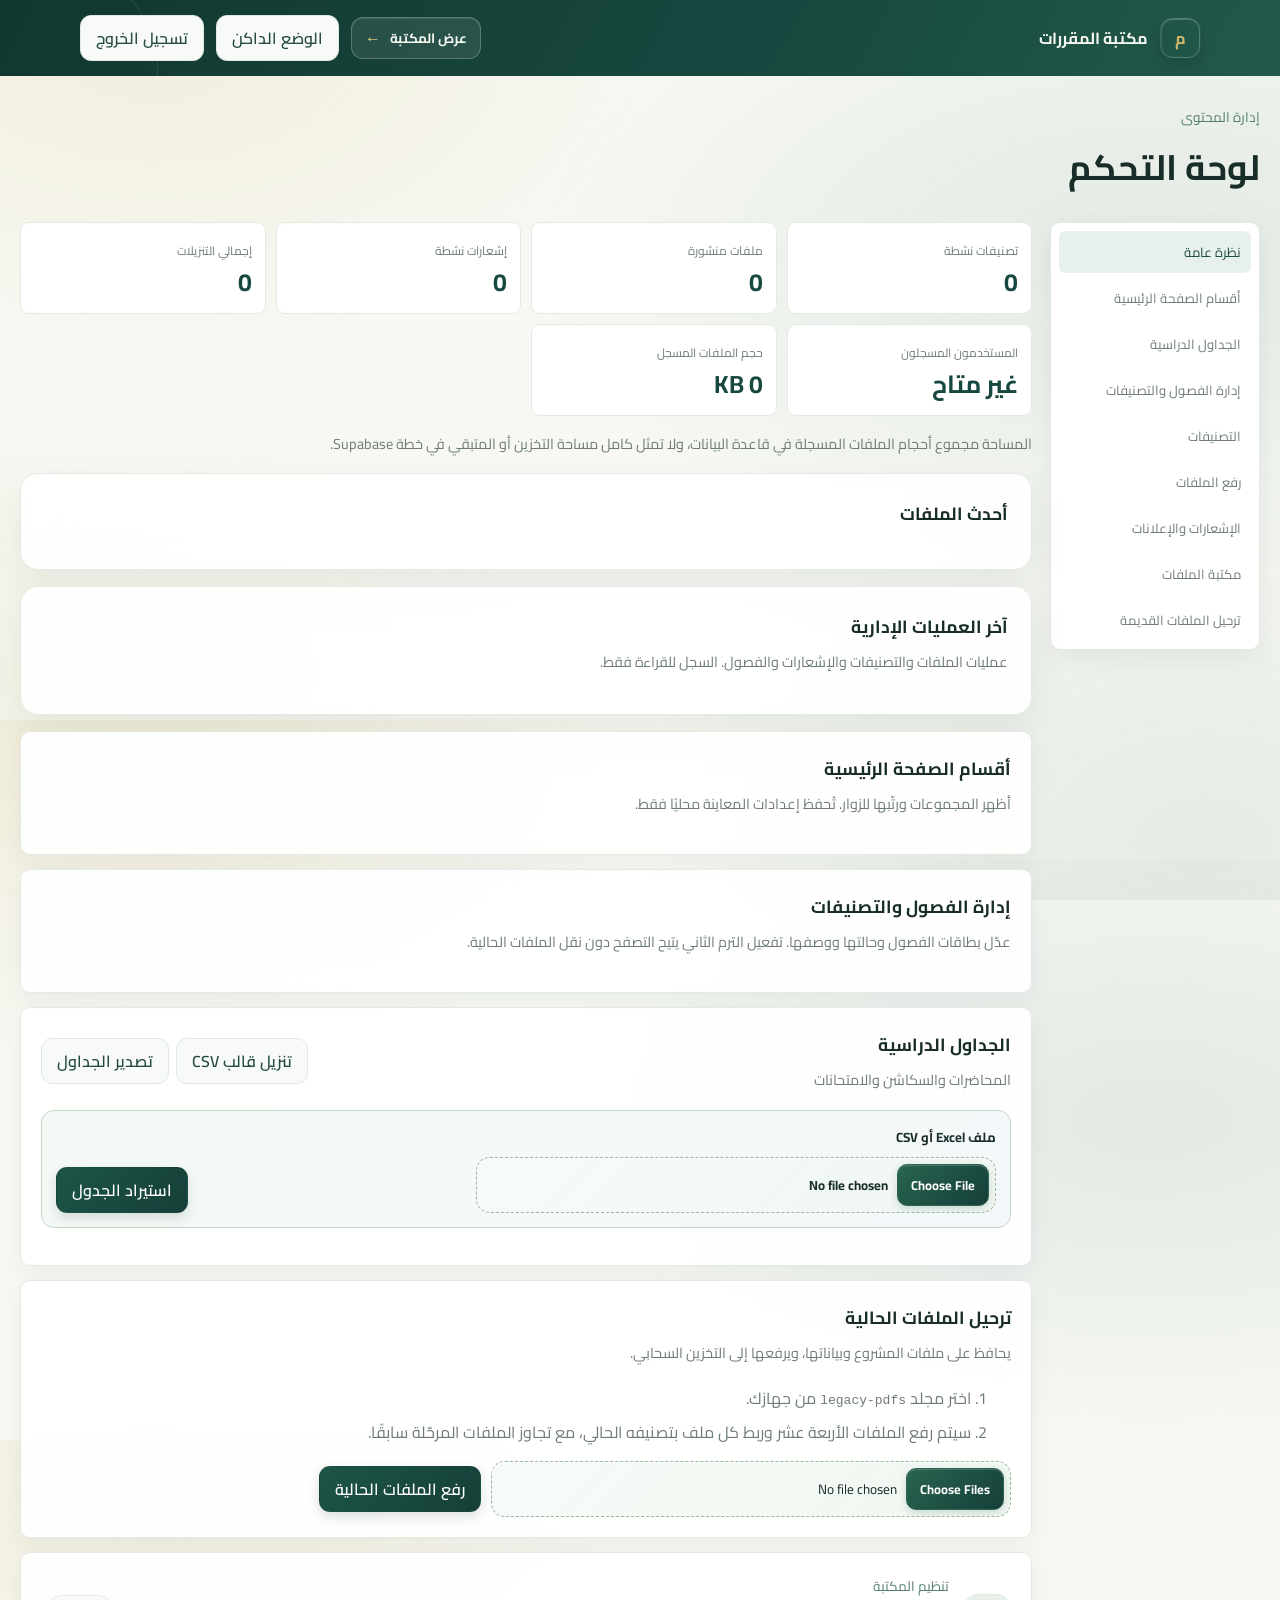
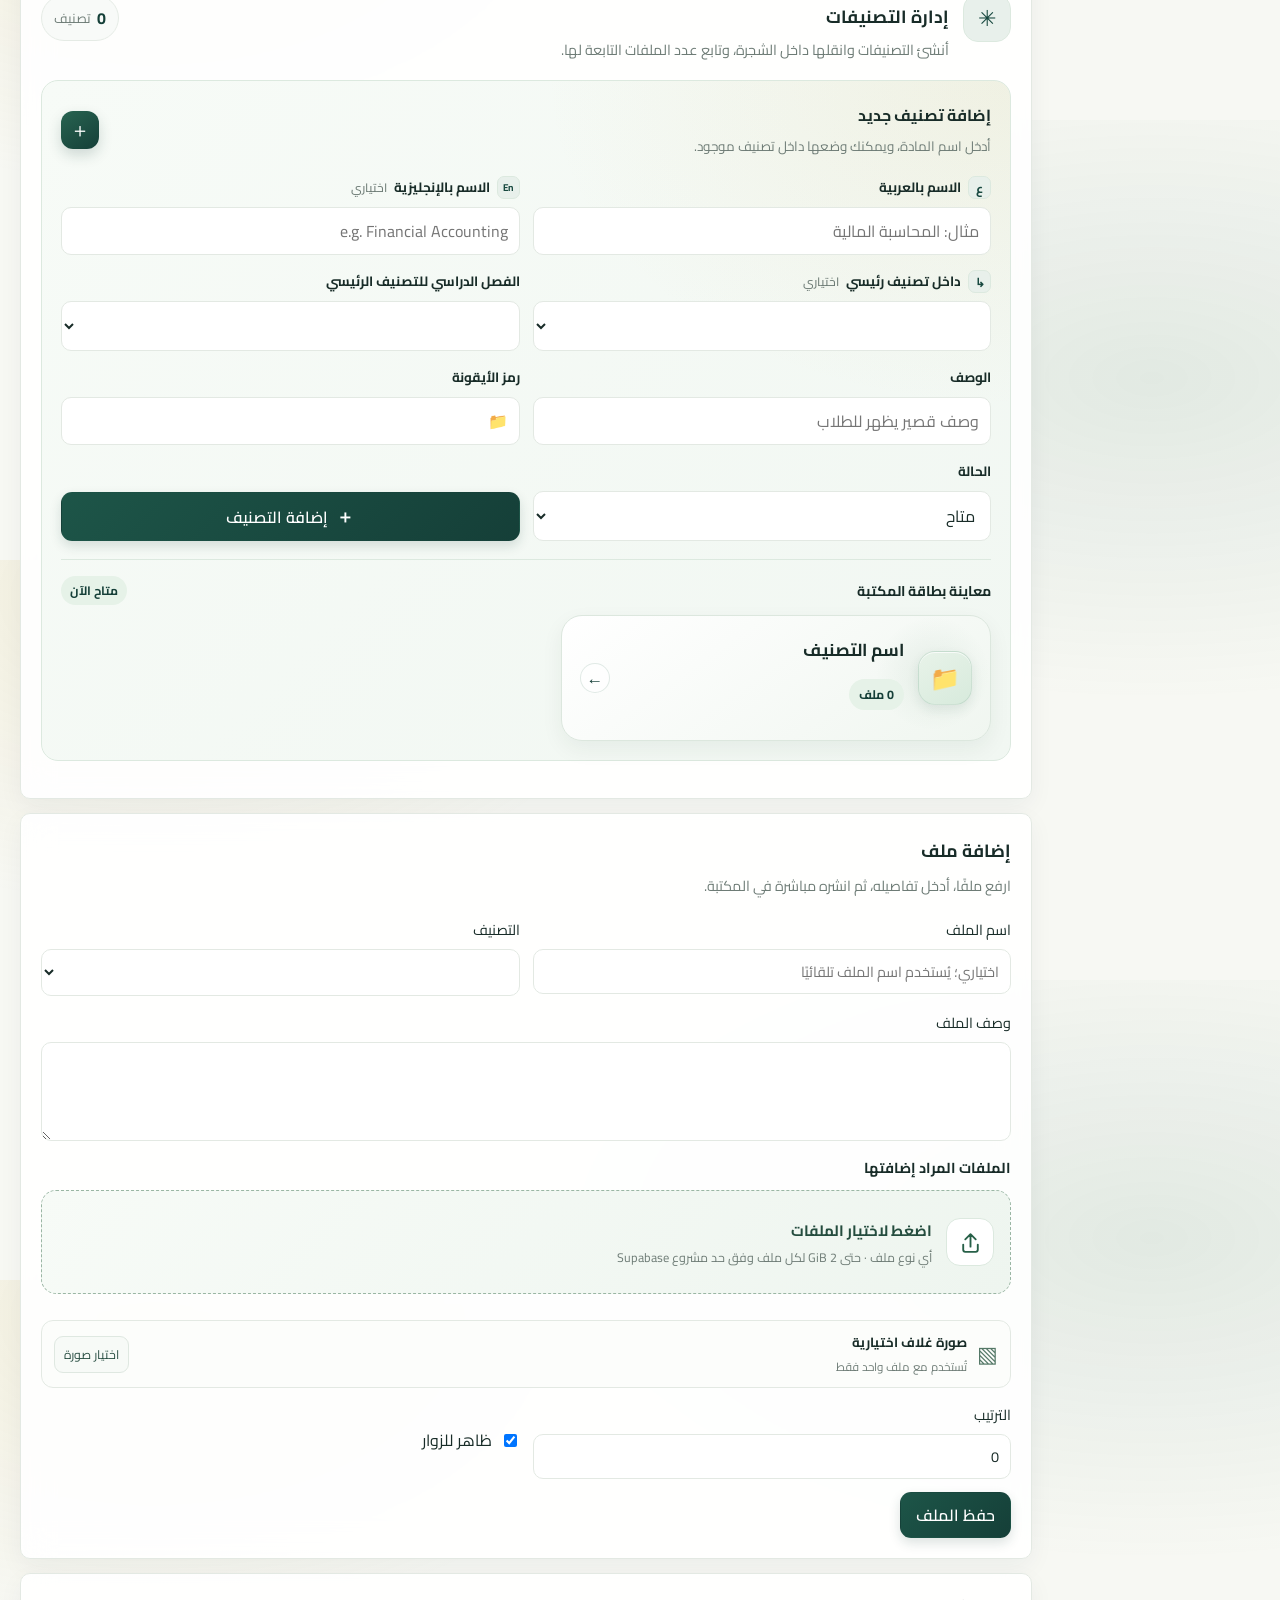
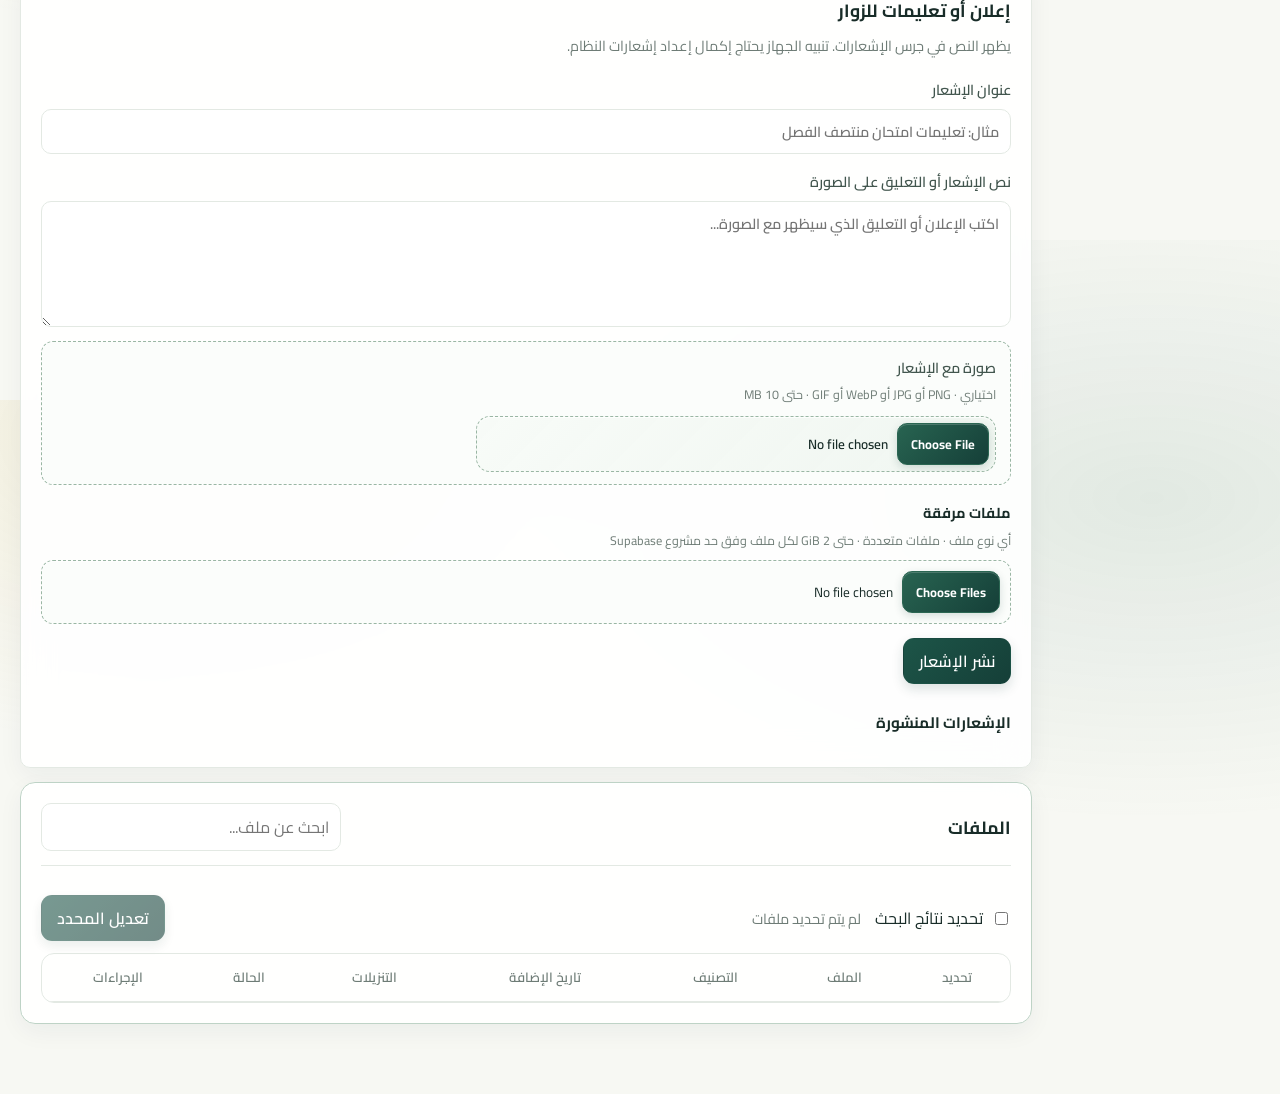
==== commit 7a363c61: "feat(admin): edit selected files sequentially Co-authored-by: Copilot <223556219+Copilot@users.norep" ====
--- a/admin/dashboard.html
+++ b/admin/dashboard.html
@@ -197,6 +197,7 @@
 
       <section class="panel" id="file-form-panel">
         <div class="panel-heading"><div><h2 id="file-form-heading">إضافة ملف</h2><p class="muted">ارفع ملفًا، أدخل تفاصيله، ثم انشره مباشرة في المكتبة.</p></div></div>
+        <p id="file-edit-queue-status" class="file-edit-queue-status" aria-live="polite" hidden></p>
         <form id="file-form" class="file-form">
           <input name="id" type="hidden" />
           <label class="file-default-field">اسم الملف<input name="name" maxlength="180" placeholder="اختياري؛ يُستخدم اسم الملف تلقائيًا" /></label>
@@ -282,9 +283,14 @@
           <div><h2>الملفات</h2><p id="file-count" class="muted"></p></div>
           <input id="file-search" type="search" placeholder="ابحث عن ملف..." aria-label="ابحث عن ملف" />
         </div>
+        <div class="file-selection-toolbar">
+          <label class="check-label"><input id="file-select-visible" type="checkbox" /> تحديد نتائج البحث</label>
+          <span id="file-selection-count" class="muted" aria-live="polite">لم يتم تحديد ملفات</span>
+          <button class="primary-button" id="edit-selected-files" type="button" disabled>تعديل المحدد</button>
+        </div>
         <div class="table-wrap">
           <table>
-            <thead><tr><th>الملف</th><th>التصنيف</th><th>تاريخ الإضافة</th><th>التنزيلات</th><th>الحالة</th><th>الإجراءات</th></tr></thead>
+            <thead><tr><th>تحديد</th><th>الملف</th><th>التصنيف</th><th>تاريخ الإضافة</th><th>التنزيلات</th><th>الحالة</th><th>الإجراءات</th></tr></thead>
             <tbody id="file-table-body"></tbody>
           </table>
         </div>
--- a/admin/admin.css
+++ b/admin/admin.css
@@ -78,7 +78,43 @@
 }
 .admin-brand, .header-actions { display: flex; align-items: center; gap: 12px; }
 .admin-brand { position: relative; z-index: 1; color: inherit; font-weight: 700; text-decoration: none; }
-.back-link { color: inherit; }
+.dashboard-header .back-link {
+  position: relative;
+  z-index: 1;
+  display: inline-flex;
+  min-height: 40px;
+  align-items: center;
+  gap: 9px;
+  padding: 7px 13px;
+  border: 1px solid rgb(255 255 255 / 24%);
+  border-radius: 12px;
+  color: inherit;
+  background: rgb(255 255 255 / 9%);
+  box-shadow: inset 0 1px rgb(255 255 255 / 12%);
+  font-size: .84rem;
+  font-weight: 700;
+  text-decoration: none;
+  backdrop-filter: blur(12px);
+  transition: transform 180ms ease, border-color 180ms ease, background-color 180ms ease, box-shadow 180ms ease;
+}
+.dashboard-header .back-link::after {
+  content: "←";
+  color: #e8d28a;
+  font-size: 1rem;
+  line-height: 1;
+  transition: transform 180ms ease;
+}
+.dashboard-header .back-link:hover {
+  transform: translateY(-2px);
+  border-color: rgb(255 255 255 / 42%);
+  background: rgb(255 255 255 / 15%);
+  box-shadow: 0 8px 18px rgb(7 30 25 / 18%), inset 0 1px rgb(255 255 255 / 16%);
+}
+.dashboard-header .back-link:hover::after { transform: translateX(-3px); }
+.dashboard-header .back-link:focus-visible {
+  outline: 3px solid #e8d28a;
+  outline-offset: 3px;
+}
 .header-actions { position: relative; z-index: 1; }
 .dashboard { width: min(1120px, calc(100% - 32px)); margin: 28px auto 56px; }
 .page-title, .panel-heading, .file-list-heading {
@@ -723,6 +759,26 @@
 #files-panel { border-color: color-mix(in srgb, #5f997b 28%, var(--line)); border-radius: 15px; }
 #files-panel .file-list-heading { padding-bottom: 14px; border-bottom: 1px solid var(--line); }
 #files-panel .file-list-heading h2 { margin-bottom: 0; }
+.file-selection-toolbar {
+  display: flex;
+  align-items: center;
+  flex-wrap: wrap;
+  gap: 10px 14px;
+  padding: 12px 0;
+}
+.file-selection-toolbar .muted { margin-inline-end: auto; }
+.file-selection-toolbar button { min-height: 36px; }
+.file-select-cell { width: 48px; text-align: center; }
+.file-select-cell input { width: 17px; height: 17px; accent-color: var(--green-strong); }
+.file-edit-queue-status {
+  margin: 0 0 14px;
+  padding: 11px 14px;
+  border: 1px solid color-mix(in srgb, #5f997b 32%, var(--line));
+  border-radius: 11px;
+  color: var(--green-strong);
+  background: var(--green-soft);
+  line-height: 1.7;
+}
 table { width: 100%; border-collapse: collapse; text-align: start; }
 th, td { padding: 11px 9px; border-bottom: 1px solid var(--line); vertical-align: middle; }
 tbody tr:last-child td { border-bottom: 0; }
@@ -758,7 +814,7 @@
   isolation: isolate;
   overflow: hidden;
   width: min(430px, calc(100% - 32px));
-  margin: min(12vh, 110px) auto;
+  margin: 0 auto;
   padding: clamp(24px, 5vw, 36px);
   border: 1px solid color-mix(in srgb, var(--green-strong) 18%, var(--line));
   border-radius: 24px;
@@ -766,23 +822,84 @@
   box-shadow: 0 28px 72px rgb(24 50 42 / 14%), inset 0 1px rgb(255 255 255 / 85%);
   backdrop-filter: blur(22px) saturate(125%);
   animation: admin-card-enter 620ms cubic-bezier(.2, .8, .2, 1) both;
-  transform: perspective(1100px) rotateX(1.2deg);
+  transform: none;
 }
 .auth-card::before { position: absolute; z-index: -1; top: -100px; inset-inline-end: -110px; width: 240px; height: 240px; border: 1px solid rgb(213 185 103 / 33%); border-radius: 50%; box-shadow: 0 0 0 22px rgb(213 185 103 / 5%), 0 0 0 48px rgb(213 185 103 / 3%); content: ""; pointer-events: none; }
 .auth-card::after { position: absolute; z-index: -1; inset-inline-start: -58px; bottom: -92px; width: 170px; height: 170px; border-radius: 50%; background: radial-gradient(circle, rgb(36 102 83 / 13%), transparent 70%); content: ""; pointer-events: none; }
 .auth-card > * { position: relative; }
 .auth-card form { position: relative; }
 .auth-card .brand-mark { width: 52px; height: 52px; border-radius: 16px; background: linear-gradient(145deg, #246653, #153f38); box-shadow: 0 12px 24px rgb(21 63 56 / 24%), inset 0 1px rgb(255 255 255 / 25%); }
-.auth-card input:not([type="checkbox"]):not([type="file"]) { background: color-mix(in srgb, var(--surface) 82%, var(--green-soft)); }
-.auth-card .primary-button { min-height: 46px; box-shadow: 0 10px 20px rgb(21 63 56 / 19%), inset 0 1px rgb(255 255 255 / 18%); }
+.admin-login-page {
+  display: grid;
+  min-height: 100vh;
+  min-height: 100svh;
+  place-items: center;
+  padding: clamp(18px, 4vh, 36px) 16px;
+}
+.admin-login-page .auth-card { width: min(430px, 100%); }
+.auth-card .back-link {
+  display: inline-flex;
+  min-height: 40px;
+  align-items: center;
+  gap: 8px;
+  margin-bottom: 21px;
+  padding: 7px 12px;
+  border: 1px solid color-mix(in srgb, var(--green-strong) 16%, var(--line));
+  border-radius: 11px;
+  color: var(--green-strong);
+  background: color-mix(in srgb, var(--green-soft) 60%, var(--surface));
+  font-size: .84rem;
+  font-weight: 700;
+  text-decoration: none;
+  transition: transform 160ms ease, border-color 160ms ease, background-color 160ms ease;
+}
+.auth-card .back-link:hover { transform: translateY(-1px); border-color: color-mix(in srgb, var(--green-strong) 38%, var(--line)); }
+.auth-card .back-link:focus-visible { outline: 3px solid color-mix(in srgb, var(--green-strong) 28%, transparent); outline-offset: 2px; }
+.auth-card input:not([type="checkbox"]):not([type="file"]) {
+  min-height: 48px;
+  padding: 10px 13px;
+  border-radius: 12px;
+  background: color-mix(in srgb, var(--surface) 82%, var(--green-soft));
+}
+.auth-card input:not([type="checkbox"]):not([type="file"]):focus-visible {
+  border-color: #6d9b83;
+  box-shadow: 0 0 0 4px rgb(67 125 91 / 13%);
+}
+.auth-card .primary-button { width: 100%; min-height: 49px; border-radius: 12px; box-shadow: 0 10px 20px rgb(21 63 56 / 19%), inset 0 1px rgb(255 255 255 / 18%); }
 .auth-card .primary-button:hover { box-shadow: 0 14px 25px rgb(21 63 56 / 24%), inset 0 1px rgb(255 255 255 / 18%); transform: translateY(-2px); }
-@keyframes admin-card-enter { from { opacity: 0; transform: perspective(1100px) translateY(18px) rotateX(5deg) scale(.985); } to { opacity: 1; transform: perspective(1100px) rotateX(1.2deg) scale(1); } }
-.auth-card .back-link { display: inline-block; margin-bottom: 23px; color: var(--green); text-decoration: none; }
+@keyframes admin-card-enter { from { opacity: 0; transform: perspective(1100px) translateY(18px) rotateX(5deg) scale(.985); } to { opacity: 1; transform: none; } }
 .auth-card .brand-mark { display: grid; background: var(--green); }
-.auth-card .eyebrow { margin-top: 20px; }
+.auth-card .eyebrow {
+  display: flex;
+  width: fit-content;
+  align-items: center;
+  gap: 7px;
+  margin: 19px 0 9px;
+  padding: 4px 10px;
+  border: 1px solid color-mix(in srgb, var(--gold) 38%, transparent);
+  border-radius: 999px;
+  color: #755e22;
+  background: color-mix(in srgb, var(--gold) 14%, var(--surface));
+  font-size: .78rem;
+  font-weight: 700;
+}
+.auth-card .eyebrow::before { width: 7px; height: 7px; border-radius: 50%; background: #b89638; box-shadow: 0 0 0 3px rgb(213 185 103 / 16%); content: ""; }
+.auth-card h1 { margin: 0 0 8px; font-size: clamp(1.7rem, 6vw, 2rem); }
+.auth-card > .muted { margin: 0; line-height: 1.8; }
 .auth-card form, .auth-card label { display: grid; gap: 8px; }
-.auth-card form { gap: 14px; margin-top: 22px; }
+.auth-card form { gap: 14px; margin-top: 23px; }
+.auth-card label { color: var(--muted); font-size: .86rem; font-weight: 700; }
 .form-message { margin-bottom: 0; }
+body.dark .auth-card .back-link { border-color: var(--line); color: #d1e5d8; background: #243b32; }
+body.dark .auth-card .eyebrow { color: #e4cc86; background: color-mix(in srgb, #d5b967 12%, var(--surface)); }
+body.dark .auth-card .eyebrow::before { background: #d5b967; }
+body.dark .auth-card input:not([type="checkbox"]):not([type="file"]) { border-color: var(--line); background: #151d1a; }
+@media (max-width: 380px) {
+  .admin-login-page { padding-inline: 12px; }
+  .admin-login-page .auth-card { padding: 22px; border-radius: 21px; }
+  .auth-card .back-link { margin-bottom: 17px; }
+  .auth-card form { gap: 12px; margin-top: 19px; }
+}
 .admin-toast {
   position: fixed;
   z-index: 10;
@@ -874,6 +991,8 @@
   tbody tr:not(.file-category-heading) .file-category-value { display: none; }
   .file-category-summary { min-height: 42px; padding: 8px 11px; }
   body.dark tbody tr.file-category-heading { background: transparent; box-shadow: none; }
+  td.file-select-cell { justify-content: flex-start; padding-block: 3px 8px; }
+  td.file-select-cell::before { display: none; }
   td {
     display: flex;
     align-items: center;
@@ -889,6 +1008,9 @@
   td.table-actions::before { margin-inline-end: auto; }
   .table-actions .small-button { min-height: 42px; flex: 0 0 auto; }
   #file-count { margin-top: 2px; }
+  .file-selection-toolbar { align-items: stretch; gap: 9px; }
+  .file-selection-toolbar .muted { flex: 1 1 100%; }
+  .file-selection-toolbar button { flex: 1 1 100%; }
   .form-actions { flex-wrap: wrap; }
   .form-actions .primary-button, .form-actions .secondary-button { flex: 1 1 auto; }
   .admin-toast {
@@ -977,6 +1099,8 @@
 
 @media (prefers-reduced-motion: reduce) {
   .auth-card { animation: none; transform: none; }
+  .dashboard-header .back-link,
+  .dashboard-header .back-link::after { transition: none; }
   .dashboard-content > .panel,
   .admin-overview article,
   .dashboard-sidebar a,
